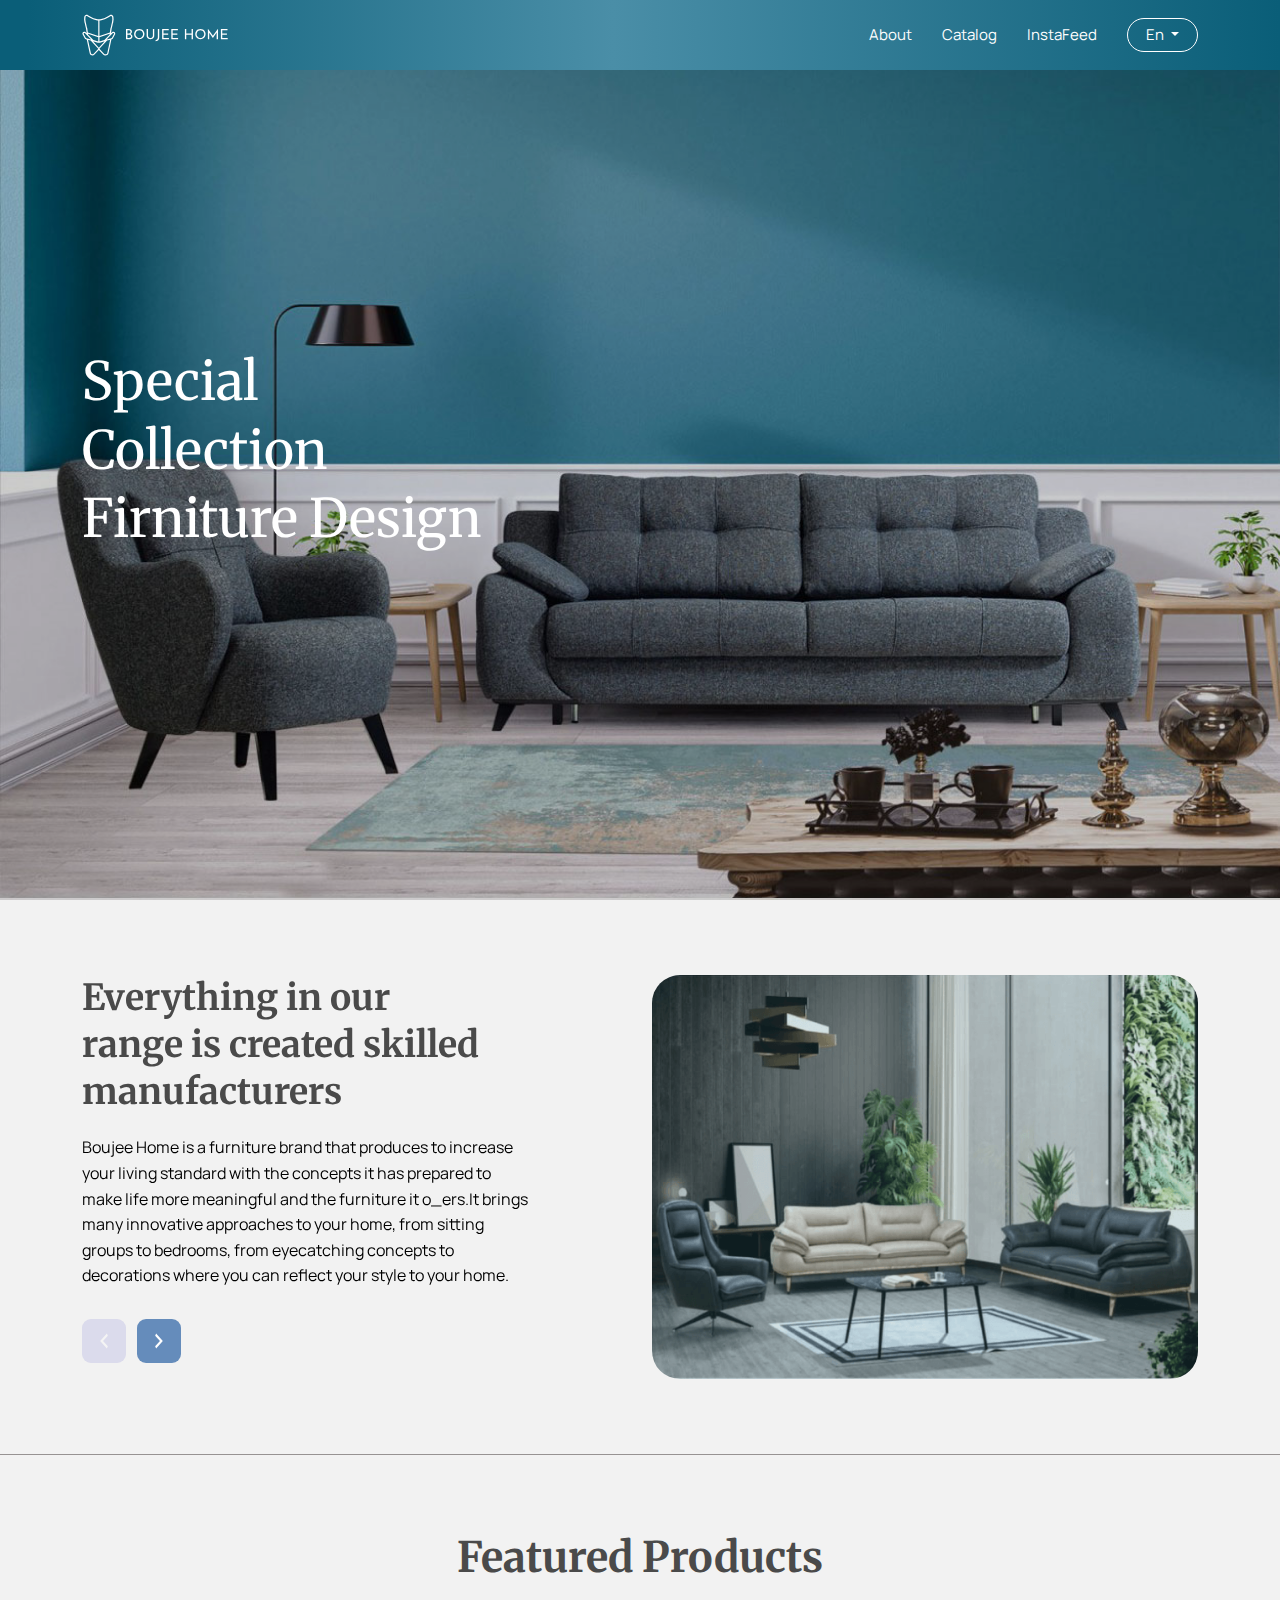
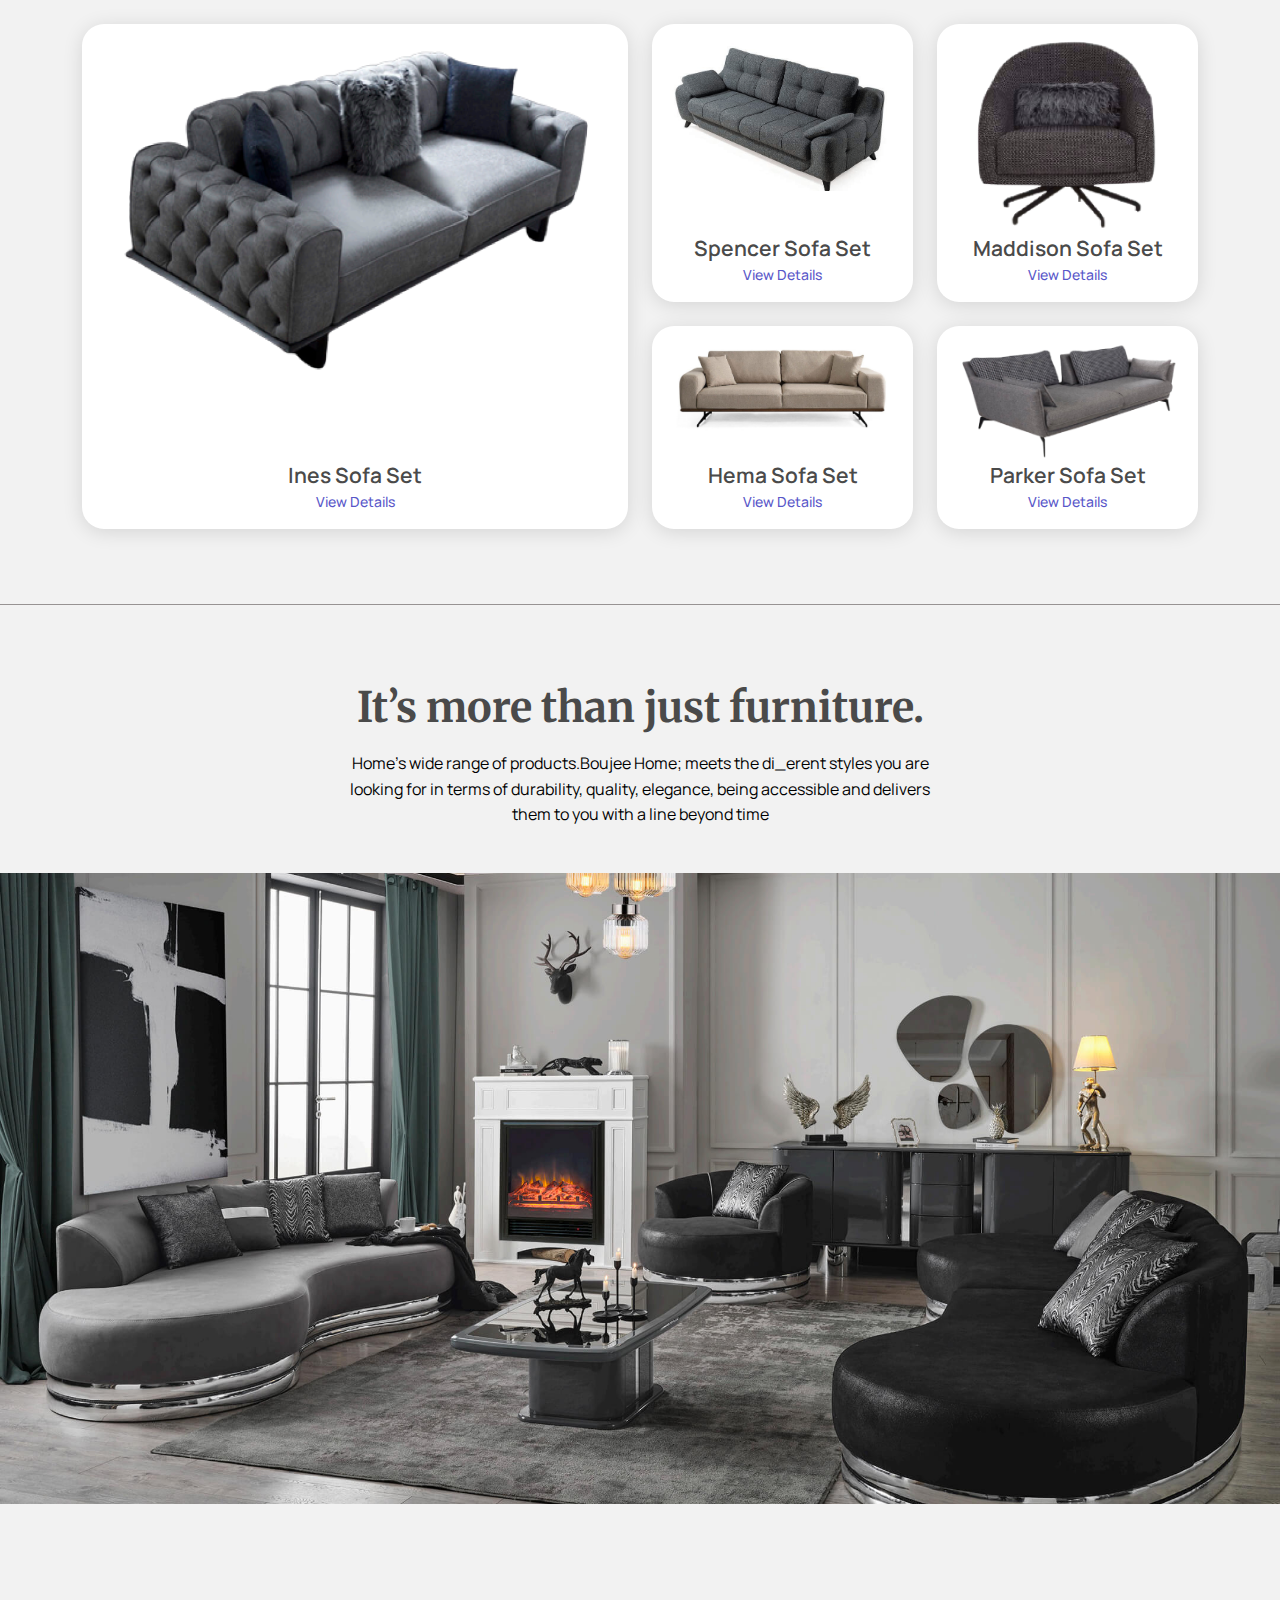
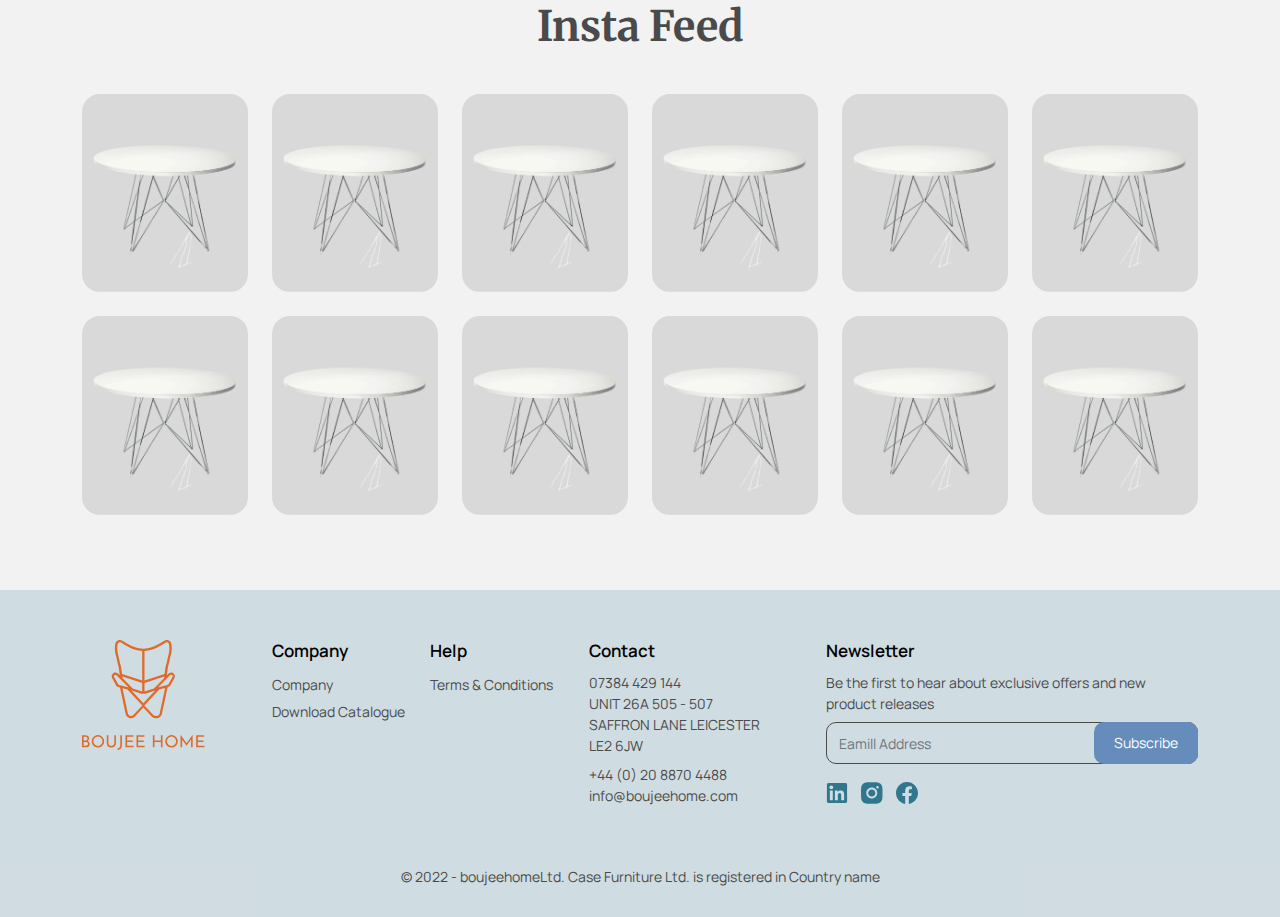
==== index.html @ 42b0e7b4 "done" ====
<!DOCTYPE html>
<html class="no-js" lang="">

<head>
  <meta charset="utf-8" />
  <meta http-equiv="x-ua-compatible" content="ie=edge" />
  <title> BoujeeHome </title>
  <meta name="description" content="" />
  <meta name="viewport" content="width=device-width, initial-scale=1" />
  <!-- Favicons -->
  <link href="assets/img/favicon.png" rel="icon">
  <link href="assets/img/apple-touch-icon.png" rel="apple-touch-icon">


  <link rel="stylesheet" href="assets/css/bootstrap.min.css" />
  <link rel="stylesheet" href="assets/swiper/swiper-bundle.min.css" />
  <link rel="stylesheet" href="assets/css/jquery.fancybox.css" />
  <link rel="stylesheet" href="assets/css/main.css?v=12" />
</head>
<body>
  <!--[if lte IE 9]>
      <p class="browserupgrade">
        You are using an <strong>outdated</strong> browser. Please
        <a href="https://browsehappy.com/">upgrade your browser</a> to improve
        your experience and security.
      </p>
    <![endif]-->

  <!-- ======= herder start ======= -->
  <header class="header">
    <div class="navbar-area">
      <div class="container">
        <nav class="navbar navbar-expand-lg ">
          <a class="navbar-brand" href="/">
            <img src="assets/img/logo/logo.svg" alt="logo">
          </a>
          <button class="navbar-toggler" type="button" data-bs-toggle="collapse" data-bs-target="#navbarSupportedContent"
            aria-controls="navbarSupportedContent" aria-expanded="false" aria-label="Toggle navigation">
            <span class="toggler-icon"></span>
            <span class="toggler-icon"></span>
            <span class="toggler-icon"></span>
          </button>
          <div class="collapse navbar-collapse sub-menu-bar" id="navbarSupportedContent">
            <ul id="nav" class="navbar-nav ms-auto">

              <li class="nav-item">
                <a class="page-scroll" href="#about"> About </a>
              </li>
              <li class="nav-item">
                <a class="page-scroll" href="#work"> Catalog </a>
              </li>
              <li class="nav-item">
                <a class="page-scroll" href="#download"> InstaFeed </a>
              </li>
              <li class="nav-item dropdown">
                <a class="dropdown-toggle" href="#" role="button" data-bs-toggle="dropdown" aria-expanded="false">
                  En
                </a>
                <ul class="dropdown-menu">
                  <li><a class="dropdown-item" href="#"> En </a></li>
                  <li><a class="dropdown-item" href="#">Ar </a></li>
                  <li><a class="dropdown-item" href="#"> Sp </a></li>
                </ul>
              </li>
            </ul>

          </div>
          <!--.collapse-->

        </nav>

      </div>
      <!--.container-->


    </div>
    <!--.navbar-area-->

  </header>
  <!-- ======= herder end ======= -->



  <!-- ======= hero-area ======= -->
  <section class="hero-area">
    <div class="container">
      <div class="hero-inner">
        <h1> Special <br class="d-none d-md-block">
          Collection <br>
          Firniture Design </h1>
      </div><!-- /.herro-inner -->
    </div><!-- /.container -->
  </section><!-- /.hero-area -->
  <!-- ======= hero-area-end ======= -->

  <!-- ======= about-section ======= -->
  <section class="about-us">
    <div class="container">
      <div class="swiper abt-slider">
        <div class="swiper-wrapper">
          <div class="swiper-slide">
            <div class="row justify-content-between">
              <div class="col-lg-5">
                <div class="abt-text">
                  <h2> Everything in our <br>
                    range is created skilled manufacturers </h2>
                  <p>
                    Boujee Home is a furniture brand that produces to increase your living standard with the concepts it has
                    prepared to make life more meaningful and the furniture it o_ers.It brings many innovative approaches to your
                    home, from sitting groups to bedrooms, from eyecatching concepts to decorations where you can reflect your
                    style to your home.
                  </p>
                  <div class="slider-btns">
                    <div class="btn-single btn-left me-2">
                      <img src="assets/img/about/chev-l.svg" alt="">
                    </div><!-- /.btn-single -->
                    <div class="btn-single btn-right">
                      <img src="assets/img/about/chev-r.svg" alt="">
                    </div><!-- /.btn-single -->
                  </div><!-- /.slider-btns -->
                </div><!-- /.abt-text -->
              </div><!-- /.col-lg-5 -->
              <div class="col-lg-6">
                <img src="assets/img/about/1.png" class="abt-img w-100" alt="">
              </div><!-- /.col-lg-6 -->
            </div><!-- /.row -->
          </div><!-- /.swiper-slide -->

          <div class="swiper-slide">
            <div class="row justify-content-between">
              <div class="col-lg-5">
                <div class="abt-text">
                  <h2> Greatness in our <br>
                    range is created skilled manufacturers </h2>
                  <p>
                    Boujee Home is a furniture brand that produces to increase your living standard with the concepts it has
                    prepared to make life more meaningful and the furniture it o_ers.It brings many innovative approaches to your
                    home, from sitting groups to bedrooms, from eyecatching concepts to decorations where you can reflect your
                    style to your home.
                  </p>
                  <div class="slider-btns">
                    <div class="btn-single btn-left me-2">
                      <img src="assets/img/about/chev-l.svg" alt="">
                    </div><!-- /.btn-single -->
                    <div class="btn-single btn-right">
                      <img src="assets/img/about/chev-r.svg" alt="">
                    </div><!-- /.btn-single -->
                  </div><!-- /.slider-btns -->
                </div><!-- /.abt-text -->
              </div><!-- /.col-lg-5 -->
              <div class="col-lg-6">
                <img src="assets/img/about/2.jpg" class="abt-img w-100" alt="">
              </div><!-- /.col-lg-6 -->
            </div><!-- /.row -->
          </div><!-- /.swiper-slide -->

          <div class="swiper-slide">
            <div class="row justify-content-between">
              <div class="col-lg-5">
                <div class="abt-text">
                  <h2> Essential in our <br>
                    range is created skilled manufacturers </h2>
                  <p>
                    Boujee Home is a furniture brand that produces to increase your living standard with the concepts it has
                    prepared to make life more meaningful and the furniture it o_ers.It brings many innovative approaches to your
                    home, from sitting groups to bedrooms, from eyecatching concepts to decorations where you can reflect your
                    style to your home.
                  </p>
                  <div class="slider-btns">
                    <div class="btn-single btn-left me-2">
                      <img src="assets/img/about/chev-l.svg" alt="">
                    </div><!-- /.btn-single -->
                    <div class="btn-single btn-right">
                      <img src="assets/img/about/chev-r.svg" alt="">
                    </div><!-- /.btn-single -->
                  </div><!-- /.slider-btns -->
                </div><!-- /.abt-text -->
              </div><!-- /.col-lg-5 -->
              <div class="col-lg-6">
                <img src="assets/img/about/3.jpg" class="abt-img w-100" alt="">
              </div><!-- /.col-lg-6 -->
            </div><!-- /.row -->
          </div><!-- /.swiper-slide -->

        </div><!-- /.swiper-wrapper -->
      </div><!-- /.swiper -->
    </div><!-- /.container -->
  </section><!-- /.about-us -->
  <!-- ======= about-section-end ======= -->



  <!-- ======= product-sec ======= -->
  <section class="product-sec">
    <div class="container">
      <div class="sec-t">
        <h2> Featured Products </h2>
      </div><!-- /.sec-t -->

      <div class="row gy-4 justify-content-center">
        <div class="col-lg-6 col-sm-10">
          <div class="p-single">
            <img src="assets/img/products/1.png" class="p-img px-3" alt="">
            <div class="p-text">
              <h3> Ines Sofa Set </h3>
              <a href="#p-modal" data-bs-toggle="modal" > View Details </a>
            </div><!-- /.p-text -->
          </div><!-- /.p-single -->
        </div><!-- /.col-lg-6 -->

        <div class="col-lg-6">
          <div class="row gy-4 justify-content-center">
            <div class="col-lg-6 col-sm-10">
              <div class="p-single">
                <img src="assets/img/products/2.png" class="p-img" alt="">
                <div class="p-text">
                  <h3> Spencer Sofa Set </h3>
                  <a href="#p-spencer" data-bs-toggle="modal" > View Details </a>
                </div><!-- /.p-text -->
              </div><!-- /.p-single -->
            </div><!-- /.col-lg-6 -->

            <div class="col-lg-6 col-sm-10">
              <div class="p-single">
                <img src="assets/img/products/3.png" class="p-img px-3" alt="">
                <div class="p-text">
                  <h3> Maddison Sofa Set </h3>
                  <a href="#p-maddison" data-bs-toggle="modal" > View Details </a>
                </div><!-- /.p-text -->
              </div><!-- /.p-single -->
            </div><!-- /.col-lg-6 -->
            <div class="col-lg-6 col-sm-10">
              <div class="p-single">
                <img src="assets/img/hema-sofa-set/demo.jpg" class="p-img" alt="">
                <div class="p-text">
                  <h3> Hema Sofa Set </h3>
                  <a href="#p-hema" data-bs-toggle="modal" > View Details </a>
                </div><!-- /.p-text -->
              </div><!-- /.p-single -->
            </div><!-- /.col-lg-6 -->

            <div class="col-lg-6 col-sm-10">
              <div class="p-single">
                <img src="assets/img/products/5.png" class="p-img" alt="">
                <div class="p-text">
                  <h3> Parker Sofa Set </h3>
                  <a href="#p-parker" data-bs-toggle="modal" > View Details </a>
                </div><!-- /.p-text -->
              </div><!-- /.p-single -->
            </div><!-- /.col-lg-6 -->
          </div><!-- /.row -->
        </div><!-- /.col-lg-6 -->

      </div><!-- /.row -->

    </div><!-- /.container -->
  </section><!-- /.product-sec -->
  <!-- ======= product-sec-end ======= -->


  <!-- ======= cta-sec ======= -->
  <section class="cta-sec">
    <div class="container">
      <div class="sec-t">
        <h2> It’s more than just furniture. </h2>
        <p>
          Home's wide range of products.Boujee Home; meets the di_erent styles you are looking for in terms of durability,
          quality, elegance, being accessible and delivers them to you with a line beyond time
        </p>
      </div><!-- /.sec-t -->

    </div><!-- /.container -->

    <img src="assets/img/about/cta-bg.jpg" class="cta-img" alt="">

  </section><!-- /.cta-sec -->
  <!-- ======= cta-sec-end ======= -->

  <!-- ======= insta-feed ======= -->
  <section class="insta-feed">
    <div class="container">
      <div class="sec-t">
        <h2> Insta Feed </h2>
      </div><!-- /.sec-t -->

      <div class="row gy-md-4 gy-3 gx-md-4 gx-3">

        <div class="col-lg-2 col-md-3 col-6">
          <div class="insta-single">
            <img src="assets/img/feed/feed.png" class="feed-img" alt="">
          </div><!-- /.insta-single -->
        </div><!-- /.col-lg -->

        <div class="col-lg-2 col-md-3 col-6">
          <div class="insta-single">
            <img src="assets/img/feed/feed.png" class="feed-img" alt="">
          </div><!-- /.insta-single -->
        </div><!-- /.col-lg -->

        <div class="col-lg-2 col-md-3 col-6">
          <div class="insta-single">
            <img src="assets/img/feed/feed.png" class="feed-img" alt="">
          </div><!-- /.insta-single -->
        </div><!-- /.col-lg -->

        <div class="col-lg col-md-3 col-6">
          <div class="insta-single">
            <img src="assets/img/feed/feed.png" class="feed-img" alt="">
          </div><!-- /.insta-single -->
        </div><!-- /.col-lg -->

        <div class="col-lg-2 col-md-3 col-6">
          <div class="insta-single">
            <img src="assets/img/feed/feed.png" class="feed-img" alt="">
          </div><!-- /.insta-single -->
        </div><!-- /.col-lg -->

        <div class="col-lg-2 col-md-3 col-6">
          <div class="insta-single">
            <img src="assets/img/feed/feed.png" class="feed-img" alt="">
          </div><!-- /.insta-single -->
        </div><!-- /.col-lg -->

        <div class="col-lg-2 col-md-3 col-6">
          <div class="insta-single">
            <img src="assets/img/feed/feed.png" class="feed-img" alt="">
          </div><!-- /.insta-single -->
        </div><!-- /.col-lg -->

        <div class="col-lg-2 col-md-3 col-6">
          <div class="insta-single">
            <img src="assets/img/feed/feed.png" class="feed-img" alt="">
          </div><!-- /.insta-single -->
        </div><!-- /.col-lg -->

        <div class="col-lg-2 col-md-3 col-6">
          <div class="insta-single">
            <img src="assets/img/feed/feed.png" class="feed-img" alt="">
          </div><!-- /.insta-single -->
        </div><!-- /.col-lg -->

        <div class="col-lg-2 col-md-3 col-6">
          <div class="insta-single">
            <img src="assets/img/feed/feed.png" class="feed-img" alt="">
          </div><!-- /.insta-single -->
        </div><!-- /.col-lg -->

        <div class="col-lg-2 col-md-3 col-6">
          <div class="insta-single">
            <img src="assets/img/feed/feed.png" class="feed-img" alt="">
          </div><!-- /.insta-single -->
        </div><!-- /.col-lg -->

        <div class="col-lg-2 col-md-3 col-6">
          <div class="insta-single">
            <img src="assets/img/feed/feed.png" class="feed-img" alt="">
          </div><!-- /.insta-single -->
        </div><!-- /.col-lg -->



      </div><!-- /.row -->

    </div><!-- /.container -->
  </section><!-- /.insta-feed -->
  <!-- ======= insta-feed-end ======= -->




  <footer class="main-footer">
    <div class="container">
      <div class="row gy-3">
        <div class="col-lg-2">
          <img src="assets/img/logo/logo-footer.svg" class="logo-footer" alt="">
        </div><!-- /.col-lg-2 -->
        <div class="col-lg-10">
          <div class="row gy-3">
            <div class="col-lg-2 col-sm-12 col-6">
              <div class="footer-widget">
                <h5> Company </h5>
                <ul class="footer-links">
                  <li>
                    <a href="#"> Company </a>
                  </li>
                  <li>
                    <a href="#"> Download Catalogue </a>
                  </li>
                </ul>
              </div><!-- /.footer-widget -->
            </div><!-- /.col-lg-3 -->

            <div class="col-lg-2 col-sm-12 col-6">
              <div class="footer-widget">
                <h5> Help </h5>
                <ul class="footer-links">
                  <li>
                    <a href="#"> Terms & Conditions </a>
                  </li>
                </ul>
              </div><!-- /.footer-widget -->
            </div><!-- /.col-lg-3 -->

            <div class="col-lg-3">
              <div class="footer-widget">
                <h5> Contact </h5>
                <p>
                  07384 429 144 <br>
                  UNIT 26A 505 - 507 <br>
                  SAFFRON LANE LEICESTER <br>
                  LE2 6JW
                </p>

                <p class="mt-2">
                  <a href="tel:+442088704488"> +44 (0) 20 8870 4488 </a>
                </p>

                <p>
                  <a href="mailto:info@boujeehome.com"> info@boujeehome.com </a>
                </p>

              </div><!-- /.footer-widget -->
            </div><!-- /.col-lg-3 -->

            <div class="col-lg-5">
              <div class="footer-widget">
                <h5> Newsletter </h5>

                <p class="mb-2">
                  Be the first to hear about exclusive offers and new product releases
                </p>

                <div class="footer-form">
                  <input type="text" class="form-control" placeholder="Eamill Address">
                  <button class="btn-submit"> Subscribe </button>
                </div><!-- /.footer-form -->
                <ul class="footer-social">
                  <li>
                    <a href="#">
                      <img src="assets/img/social/linkedin.svg" alt="">
                    </a>
                  </li>
                  <li>
                    <a href="#">
                      <img src="assets/img/social/instagram.svg" alt="">
                    </a>
                  </li>
                  <li>
                    <a href="#">
                      <img src="assets/img/social/facebook.svg" alt="">
                    </a>
                  </li>
                </ul>
              </div><!-- /.footer-widget -->
            </div><!-- /.col-lg-3 -->



          </div><!-- /.row -->
        </div><!-- /.col-lg-10 -->
      </div><!-- /.row -->

      <div class="legal">
        <p> © 2022 - boujeehomeLtd. Case Furniture Ltd. is registered in Country name </p>
      </div><!-- /.legal -->

    </div><!-- /.container -->
  </footer><!-- /.main-footer -->



  <a href="#" class="scroll-top btn-hover">
    <img src="assets/img/chev-white.svg" alt="chev">
  </a>
  <!--.scroll-top-->

  <div class="page-loader">
    <div class="lds-spinner">
      <div></div>
      <div></div>
      <div></div>
      <div></div>
      <div></div>
      <div></div>
      <div></div>
      <div></div>
      <div></div>
      <div></div>
      <div></div>
      <div></div>
    </div>
    <!--.lds-spinner-->
  </div>
  <!--.page-loader-->


    <!-- ======= modal-popup ======= -->

  <div class="modal fade p-modal" id="p-modal" data-bs-backdrop="static">
    <div class="modal-dialog modal-dialog-centered modal-lg">
      <div class="modal-content">
        <div class="modal-header">
          <h5 class="modal-title"> Ines Sofa Set </h5>
          <button type="button" class="btn-close" data-bs-dismiss="modal" aria-label="Close"></button>
        </div>
        <div class="modal-body">

          <div class="container-fluid">
            <div class="row gy-3">
              <div class="col-lg-8 order-2 order-lg-1">
                <div class="full">
                  <!-- first image is viewable to start -->
                  <img src="assets/img/Ines-sofa-set/1.jpg" class="img-fluid" />
                </div>
              </div><!-- /.col-lg-8 -->

              <div class="col-lg-4  order-1 order-lg-2">
                <div class="previews">
                  <a href="#!" class="selected tuhumb" data-full="assets/img/Ines-sofa-set/1.jpg">
                    <img src="assets/img/Ines-sofa-set/1.jpg" />
                  </a>
                  <a href="#!" class="tuhumb" data-full="assets/img/Ines-sofa-set/2.jpg">
                    <img src="assets/img/Ines-sofa-set/2.jpg" />
                  </a>
                  <a href="#!" class="tuhumb" data-full="assets/img/Ines-sofa-set/3.jpg">
                    <img src="assets/img/Ines-sofa-set/3.jpg" />
                  </a>

                </div>
              </div><!-- /.col-lg-4 -->

            </div><!-- /.row -->

            <div class="pop-details">
              <h4> Sofa Set Details </h4>
              <div class="table-responsive">
                <table class="table table-borderless">
                  <thead>
                    <tr>
                      <th scope="col"> Module </th>
                      <th scope="col">Width</th>
                      <th scope="col">Height</th>
                      <th scope="col">Depth</th>
                    </tr>
                  </thead>
                  <tbody class="border-0">

                    <tr>
                      <td> 3 Seater Sofa </td>
                      <td>225cm</td>
                      <td>97cm</td>
                      <td>@78cm</td>
                    </tr>

                    <tr>
                      <td> 3 Seater Sofa </td>
                      <td>225cm</td>
                      <td>97cm</td>
                      <td>@78cm</td>
                    </tr>

                    <tr>
                      <td> 3 Seater Sofa </td>
                      <td>225cm</td>
                      <td>97cm</td>
                      <td>@78cm</td>
                    </tr>

                  </tbody>
                </table>
              </div><!-- /.table-responsive -->
            </div><!-- /.pop-details -->

          </div><!-- /.container-fluid -->

        </div><!--.modal-body-->

        <div class="modal-foot">
          <div class="container-fluid">
            <div class="row">
              <div class="col-lg-8">
                <div class="pop-buttons">
                  <a href="#" class="btn-pop me-lg-1" >
                    <img src="assets/img/product-page/instagram.svg" class="me-1" alt="">
                    <span> Message on Insatgram </span>
                  </a>
                  <a href="#" class="btn-pop" >
                    <img src="assets/img/product-page/call.svg" class="me-1" alt="">
                    <span> Contact  Us </span>
                  </a>
                </div><!-- /.pop-buttons -->
              </div><!-- /.col-lg-6 -->
              <div class="col-lg-4">
                <div class="btn-lefts text-lg-end mt-2 mt-lg-0">
                  <a href="#" class="btn-pop" >
                    <span class="me-1"> View More Details </span>
                    <img src="assets/img/product-page/arrow-right.svg" alt="">
                  </a>
                </div><!-- /.btn-lefts -->
              </div><!-- /.col-lg-6 -->
            </div><!-- /.row -->
          </div><!-- /.container-fluid -->
        </div>
      </div>
    </div>
  </div>
  <!-- ======= modal-popup-end ======= -->


      <!-- ======= modal-popup ======= -->

      <div class="modal fade p-modal" id="p-spencer" data-bs-backdrop="static">
        <div class="modal-dialog modal-dialog-centered modal-lg">
          <div class="modal-content">
            <div class="modal-header">
              <h5 class="modal-title"> Spencer Sofa Set </h5>
              <button type="button" class="btn-close" data-bs-dismiss="modal" aria-label="Close"></button>
            </div>
            <div class="modal-body">

              <div class="container-fluid">
                <div class="row gy-3">
                  <div class="col-lg-8 order-2 order-lg-1">
                    <div class="full">
                      <!-- first image is viewable to start -->
                      <img src="assets/img/spencer-sofa-set/1.jpg" class="img-fluid" />
                    </div>
                  </div><!-- /.col-lg-8 -->

                  <div class="col-lg-4  order-1 order-lg-2">
                    <div class="previews">
                      <a href="#!" class="selected tuhumb" data-full="assets/img/spencer-sofa-set/1.jpg">
                        <img src="assets/img/spencer-sofa-set/1.jpg" />
                      </a>
                      <a href="#!" class="tuhumb" data-full="assets/img/spencer-sofa-set/2.jpg">
                        <img src="assets/img/spencer-sofa-set/2.jpg" />
                      </a>
                      <a href="#!" class="tuhumb" data-full="assets/img/spencer-sofa-set/3.jpg">
                        <img src="assets/img/spencer-sofa-set/3.jpg" />
                      </a>

                    </div>
                  </div><!-- /.col-lg-4 -->

                </div><!-- /.row -->

                <div class="pop-details">
                  <h4> Sofa Set Details </h4>
                  <div class="table-responsive">
                    <table class="table table-borderless">
                      <thead>
                        <tr>
                          <th scope="col"> Module </th>
                          <th scope="col">Width</th>
                          <th scope="col">Height</th>
                          <th scope="col">Depth</th>
                        </tr>
                      </thead>
                      <tbody class="border-0">

                        <tr>
                          <td> 3 Seater Sofa </td>
                          <td>225cm</td>
                          <td>97cm</td>
                          <td>@78cm</td>
                        </tr>

                        <tr>
                          <td> 3 Seater Sofa </td>
                          <td>225cm</td>
                          <td>97cm</td>
                          <td>@78cm</td>
                        </tr>

                        <tr>
                          <td> 3 Seater Sofa </td>
                          <td>225cm</td>
                          <td>97cm</td>
                          <td>@78cm</td>
                        </tr>

                      </tbody>
                    </table>
                  </div><!-- /.table-responsive -->
                </div><!-- /.pop-details -->

              </div><!-- /.container-fluid -->

            </div><!--.modal-body-->

            <div class="modal-foot">
              <div class="container-fluid">
                <div class="row">
                  <div class="col-lg-8">
                    <div class="pop-buttons">
                      <a href="#" class="btn-pop me-lg-1" >
                        <img src="assets/img/product-page/instagram.svg" class="me-1" alt="">
                        <span> Message on Insatgram </span>
                      </a>
                      <a href="#" class="btn-pop" >
                        <img src="assets/img/product-page/call.svg" class="me-1" alt="">
                        <span> Contact  Us </span>
                      </a>
                    </div><!-- /.pop-buttons -->
                  </div><!-- /.col-lg-6 -->
                  <div class="col-lg-4">
                    <div class="btn-lefts text-lg-end mt-2 mt-lg-0">
                      <a href="#" class="btn-pop" >
                        <span class="me-1"> View More Details </span>
                        <img src="assets/img/product-page/arrow-right.svg" alt="">
                      </a>
                    </div><!-- /.btn-lefts -->
                  </div><!-- /.col-lg-6 -->
                </div><!-- /.row -->
              </div><!-- /.container-fluid -->
            </div>
          </div>
        </div>
      </div>
      <!-- ======= modal-popup-end ======= -->

       <!-- ======= modal-popup ======= -->

       <div class="modal fade p-modal" id="p-maddison" data-bs-backdrop="static">
        <div class="modal-dialog modal-dialog-centered modal-lg">
          <div class="modal-content">
            <div class="modal-header">
              <h5 class="modal-title"> Maddison Sofa Set </h5>
              <button type="button" class="btn-close" data-bs-dismiss="modal" aria-label="Close"></button>
            </div>
            <div class="modal-body">

              <div class="container-fluid">
                <div class="row gy-3">
                  <div class="col-lg-8 order-2 order-lg-1">
                    <div class="full">
                      <!-- first image is viewable to start -->
                      <img src="assets/img/maddison-sofa-set/1.jpg" class="img-fluid" />
                    </div>
                  </div><!-- /.col-lg-8 -->

                  <div class="col-lg-4  order-1 order-lg-2">
                    <div class="previews">
                      <a href="#!" class="selected tuhumb" data-full="assets/img/maddison-sofa-set/1.jpg">
                        <img src="assets/img/maddison-sofa-set/1.jpg" />
                      </a>
                      <a href="#!" class="tuhumb" data-full="assets/img/maddison-sofa-set/2.jpg">
                        <img src="assets/img/maddison-sofa-set/2.jpg" />
                      </a>
                      <a href="#!" class="tuhumb" data-full="assets/img/maddison-sofa-set/3.jpg">
                        <img src="assets/img/maddison-sofa-set/3.jpg" />
                      </a>

                    </div>
                  </div><!-- /.col-lg-4 -->

                </div><!-- /.row -->

                <div class="pop-details">
                  <h4> Sofa Set Details </h4>
                  <div class="table-responsive">
                    <table class="table table-borderless">
                      <thead>
                        <tr>
                          <th scope="col"> Module </th>
                          <th scope="col">Width</th>
                          <th scope="col">Height</th>
                          <th scope="col">Depth</th>
                        </tr>
                      </thead>
                      <tbody class="border-0">

                        <tr>
                          <td> 3 Seater Sofa </td>
                          <td>225cm</td>
                          <td>97cm</td>
                          <td>@78cm</td>
                        </tr>

                        <tr>
                          <td> 3 Seater Sofa </td>
                          <td>225cm</td>
                          <td>97cm</td>
                          <td>@78cm</td>
                        </tr>

                        <tr>
                          <td> 3 Seater Sofa </td>
                          <td>225cm</td>
                          <td>97cm</td>
                          <td>@78cm</td>
                        </tr>

                      </tbody>
                    </table>
                  </div><!-- /.table-responsive -->
                </div><!-- /.pop-details -->

              </div><!-- /.container-fluid -->

            </div><!--.modal-body-->

            <div class="modal-foot">
              <div class="container-fluid">
                <div class="row">
                  <div class="col-lg-8">
                    <div class="pop-buttons">
                      <a href="#" class="btn-pop me-lg-1" >
                        <img src="assets/img/product-page/instagram.svg" class="me-1" alt="">
                        <span> Message on Insatgram </span>
                      </a>
                      <a href="#" class="btn-pop" >
                        <img src="assets/img/product-page/call.svg" class="me-1" alt="">
                        <span> Contact  Us </span>
                      </a>
                    </div><!-- /.pop-buttons -->
                  </div><!-- /.col-lg-6 -->
                  <div class="col-lg-4">
                    <div class="btn-lefts text-lg-end mt-2 mt-lg-0">
                      <a href="#" class="btn-pop" >
                        <span class="me-1"> View More Details </span>
                        <img src="assets/img/product-page/arrow-right.svg" alt="">
                      </a>
                    </div><!-- /.btn-lefts -->
                  </div><!-- /.col-lg-6 -->
                </div><!-- /.row -->
              </div><!-- /.container-fluid -->
            </div>
          </div>
        </div>
      </div>
      <!-- ======= modal-popup-end ======= -->

      <div class="modal fade p-modal" id="p-hema" data-bs-backdrop="static">
        <div class="modal-dialog modal-dialog-centered modal-lg">
          <div class="modal-content">
            <div class="modal-header">
              <h5 class="modal-title"> Hema Sofa Set </h5>
              <button type="button" class="btn-close" data-bs-dismiss="modal" aria-label="Close"></button>
            </div>
            <div class="modal-body">

              <div class="container-fluid">
                <div class="row gy-3">
                  <div class="col-lg-8 order-2 order-lg-1">
                    <div class="full">
                      <!-- first image is viewable to start -->
                      <img src="assets/img/hema-sofa-set/1.jpg" class="img-fluid" />
                    </div>
                  </div><!-- /.col-lg-8 -->

                  <div class="col-lg-4  order-1 order-lg-2">
                    <div class="previews">
                      <a href="#!" class="selected tuhumb" data-full="assets/img/hema-sofa-set/1.jpg">
                        <img src="assets/img/hema-sofa-set/1.jpg" />
                      </a>
                      <a href="#!" class="tuhumb" data-full="assets/img/hema-sofa-set/2.jpg">
                        <img src="assets/img/hema-sofa-set/2.jpg" />
                      </a>
                      <a href="#!" class="tuhumb" data-full="assets/img/hema-sofa-set/3.jpg">
                        <img src="assets/img/hema-sofa-set/3.jpg" />
                      </a>

                    </div>
                  </div><!-- /.col-lg-4 -->

                </div><!-- /.row -->

                <div class="pop-details">
                  <h4> Sofa Set Details </h4>
                  <div class="table-responsive">
                    <table class="table table-borderless">
                      <thead>
                        <tr>
                          <th scope="col"> Module </th>
                          <th scope="col">Width</th>
                          <th scope="col">Height</th>
                          <th scope="col">Depth</th>
                        </tr>
                      </thead>
                      <tbody class="border-0">

                        <tr>
                          <td> 3 Seater Sofa </td>
                          <td>225cm</td>
                          <td>97cm</td>
                          <td>@78cm</td>
                        </tr>

                        <tr>
                          <td> 3 Seater Sofa </td>
                          <td>225cm</td>
                          <td>97cm</td>
                          <td>@78cm</td>
                        </tr>

                        <tr>
                          <td> 3 Seater Sofa </td>
                          <td>225cm</td>
                          <td>97cm</td>
                          <td>@78cm</td>
                        </tr>

                      </tbody>
                    </table>
                  </div><!-- /.table-responsive -->
                </div><!-- /.pop-details -->

              </div><!-- /.container-fluid -->

            </div><!--.modal-body-->

            <div class="modal-foot">
              <div class="container-fluid">
                <div class="row">
                  <div class="col-lg-8">
                    <div class="pop-buttons">
                      <a href="#" class="btn-pop me-lg-1" >
                        <img src="assets/img/product-page/instagram.svg" class="me-1" alt="">
                        <span> Message on Insatgram </span>
                      </a>
                      <a href="#" class="btn-pop" >
                        <img src="assets/img/product-page/call.svg" class="me-1" alt="">
                        <span> Contact  Us </span>
                      </a>
                    </div><!-- /.pop-buttons -->
                  </div><!-- /.col-lg-6 -->
                  <div class="col-lg-4">
                    <div class="btn-lefts text-lg-end mt-2 mt-lg-0">
                      <a href="#" class="btn-pop" >
                        <span class="me-1"> View More Details </span>
                        <img src="assets/img/product-page/arrow-right.svg" alt="">
                      </a>
                    </div><!-- /.btn-lefts -->
                  </div><!-- /.col-lg-6 -->
                </div><!-- /.row -->
              </div><!-- /.container-fluid -->
            </div>
          </div>
        </div>
      </div>
      <!-- ======= modal-popup-end ======= -->

      <div class="modal fade p-modal" id="p-parker" data-bs-backdrop="static">
        <div class="modal-dialog modal-dialog-centered modal-lg">
          <div class="modal-content">
            <div class="modal-header">
              <h5 class="modal-title"> Parker Sofa Set </h5>
              <button type="button" class="btn-close" data-bs-dismiss="modal" aria-label="Close"></button>
            </div>
            <div class="modal-body">

              <div class="container-fluid">
                <div class="row gy-3">
                  <div class="col-lg-8 order-2 order-lg-1">
                    <div class="full">
                      <!-- first image is viewable to start -->
                      <img src="assets/img/parker-sofa-set/1.jpg" class="img-fluid" />
                    </div>
                  </div><!-- /.col-lg-8 -->

                  <div class="col-lg-4  order-1 order-lg-2">
                    <div class="previews">
                      <a href="#!" class="selected tuhumb" data-full="assets/img/parker-sofa-set/1.jpg">
                        <img src="assets/img/parker-sofa-set/1.jpg" />
                      </a>
                      <a href="#!" class="tuhumb" data-full="assets/img/parker-sofa-set/2.jpg">
                        <img src="assets/img/parker-sofa-set/2.jpg" />
                      </a>
                      <a href="#!" class="tuhumb" data-full="assets/img/parker-sofa-set/3.jpg">
                        <img src="assets/img/parker-sofa-set/3.jpg" />
                      </a>

                    </div>
                  </div><!-- /.col-lg-4 -->

                </div><!-- /.row -->

                <div class="pop-details">
                  <h4> Sofa Set Details </h4>
                  <div class="table-responsive">
                    <table class="table table-borderless">
                      <thead>
                        <tr>
                          <th scope="col"> Module </th>
                          <th scope="col">Width</th>
                          <th scope="col">Height</th>
                          <th scope="col">Depth</th>
                        </tr>
                      </thead>
                      <tbody class="border-0">

                        <tr>
                          <td> 3 Seater Sofa </td>
                          <td>225cm</td>
                          <td>97cm</td>
                          <td>@78cm</td>
                        </tr>

                        <tr>
                          <td> 3 Seater Sofa </td>
                          <td>225cm</td>
                          <td>97cm</td>
                          <td>@78cm</td>
                        </tr>

                        <tr>
                          <td> 3 Seater Sofa </td>
                          <td>225cm</td>
                          <td>97cm</td>
                          <td>@78cm</td>
                        </tr>

                      </tbody>
                    </table>
                  </div><!-- /.table-responsive -->
                </div><!-- /.pop-details -->

              </div><!-- /.container-fluid -->

            </div><!--.modal-body-->

            <div class="modal-foot">
              <div class="container-fluid">
                <div class="row">
                  <div class="col-lg-8">
                    <div class="pop-buttons">
                      <a href="#" class="btn-pop me-lg-1" >
                        <img src="assets/img/product-page/instagram.svg" class="me-1" alt="">
                        <span> Message on Insatgram </span>
                      </a>
                      <a href="#" class="btn-pop" >
                        <img src="assets/img/product-page/call.svg" class="me-1" alt="">
                        <span> Contact  Us </span>
                      </a>
                    </div><!-- /.pop-buttons -->
                  </div><!-- /.col-lg-6 -->
                  <div class="col-lg-4">
                    <div class="btn-lefts text-lg-end mt-2 mt-lg-0">
                      <a href="#" class="btn-pop" >
                        <span class="me-1"> View More Details </span>
                        <img src="assets/img/product-page/arrow-right.svg" alt="">
                      </a>
                    </div><!-- /.btn-lefts -->
                  </div><!-- /.col-lg-6 -->
                </div><!-- /.row -->
              </div><!-- /.container-fluid -->
            </div>
          </div>
        </div>
      </div>
      <!-- ======= modal-popup-end ======= -->



  <script src="https://ajax.googleapis.com/ajax/libs/jquery/3.6.0/jquery.min.js"></script>
  <script src="assets/js/bootstrap.bundle.min.js"></script>
  <script src="assets/swiper/swiper-bundle.min.js"></script>
  <script src="assets/js/jquery.fancybox.js"></script>
  <script src="assets/js/main.js"></script>
  <script>
    $(document).ready(function () {
      $('.tuhumb').click(function () {
        var largeImage = $(this).attr('data-full');
        $('.selected').removeClass();
        $(this).addClass('selected');
        $('.full img').hide();
        $('.full img').attr('src', largeImage);
        $('.full img').fadeIn();


      }); // closing the listening on a click
      $('.full img').on('click', function () {
        var modalImage = $(this).attr('src');
        $.fancybox.open(modalImage);
      });
    }); //closing our doc ready
  </script>

</body>


</html>
---- assets/css/main.css ----
@import url("https://fonts.googleapis.com/css2?family=Manrope:wght@400;500;600&family=Merriweather:ital,wght@0,400;0,700;1,400;1,700&display=swap");
/*--------------------------------------------------------------
# base
--------------------------------------------------------------*/
body {
  font-family: "Manrope", sans-serif;
  font-weight: 400;
  font-style: normal;
  font-size: 16px;
  background-color: #F2F2F2;
  color: #000000;
  line-height: 1.6;
}
@media only screen and (max-width: 767px) {
  body {
    font-size: 15px;
  }
}

* {
  margin: 0;
  padding: 0;
  -webkit-box-sizing: border-box;
  box-sizing: border-box;
}

section {
  overflow: hidden;
}

a {
  color: #658CBB;
  text-decoration: none;
}
a:hover {
  color: #658CBB;
  text-decoration: underline;
}

i,
span,
a {
  display: inline-block;
}

audio,
img,
svg,
video {
  vertical-align: middle;
}

h1,
h2,
h3,
h4,
h5,
h6 {
  margin: 0;
  font-family: "Merriweather", serif;
  font-weight: 400;
  line-height: 1.3;
  color: #4A4A4A;
}

p {
  margin: 0;
}

h1 a,
h2 a,
h3 a,
h4 a,
h5 a,
h6 a {
  color: inherit;
}

.scroll-top {
  width: 35px;
  height: 35px;
  background-color: #658CBB;
  display: -webkit-box;
  display: -ms-flexbox;
  display: flex;
  -webkit-box-pack: center;
      -ms-flex-pack: center;
          justify-content: center;
  -webkit-box-align: center;
      -ms-flex-align: center;
          align-items: center;
  font-size: 18px;
  color: #fff;
  border-radius: 7px;
  position: fixed;
  bottom: 30px;
  right: 30px;
  z-index: 9;
  cursor: pointer;
  -webkit-transition: all 0.3s ease-out 0s;
  transition: all 0.3s ease-out 0s;
  display: none;
}
.scroll-top img {
  height: 18px;
  -webkit-transform: scaleY(-1);
          transform: scaleY(-1);
  fill: #FFFFFF;
}
.scroll-top:focus, .scroll-top:hover {
  color: #fff;
  -webkit-transform: translateY(-4px);
          transform: translateY(-4px);
  -webkit-box-shadow: 0 0 0 0.25rem rgba(101, 140, 187, 0.5);
          box-shadow: 0 0 0 0.25rem rgba(101, 140, 187, 0.5);
}

/*--------------------------------------------------------------
  ##  Page Loader
  --------------------------------------------------------------*/
.page-loader {
  position: fixed;
  width: 100%;
  height: 100%;
  top: 0;
  left: 0;
  z-index: 99999999;
  background-color: #F2F2F2;
}

.lds-spinner {
  color: official;
  display: inline-block;
  position: relative;
  width: 80px;
  height: 80px;
  position: absolute;
  top: 50%;
  left: 50%;
  -webkit-transform: translate(-50%, -50%);
          transform: translate(-50%, -50%);
}

.lds-spinner div {
  -webkit-transform-origin: 40px 40px;
          transform-origin: 40px 40px;
  -webkit-animation: lds-spinner 1.2s linear infinite;
          animation: lds-spinner 1.2s linear infinite;
}

.lds-spinner div:after {
  content: " ";
  display: block;
  position: absolute;
  top: 3px;
  left: 37px;
  width: 6px;
  height: 18px;
  border-radius: 20%;
  background: #658CBB;
}

.lds-spinner div:nth-child(1) {
  -webkit-transform: rotate(0deg);
          transform: rotate(0deg);
  -webkit-animation-delay: -1.1s;
          animation-delay: -1.1s;
}

.lds-spinner div:nth-child(2) {
  -webkit-transform: rotate(30deg);
          transform: rotate(30deg);
  -webkit-animation-delay: -1s;
          animation-delay: -1s;
}

.lds-spinner div:nth-child(3) {
  -webkit-transform: rotate(60deg);
          transform: rotate(60deg);
  -webkit-animation-delay: -0.9s;
          animation-delay: -0.9s;
}

.lds-spinner div:nth-child(4) {
  -webkit-transform: rotate(90deg);
          transform: rotate(90deg);
  -webkit-animation-delay: -0.8s;
          animation-delay: -0.8s;
}

.lds-spinner div:nth-child(5) {
  -webkit-transform: rotate(120deg);
          transform: rotate(120deg);
  -webkit-animation-delay: -0.7s;
          animation-delay: -0.7s;
}

.lds-spinner div:nth-child(6) {
  -webkit-transform: rotate(150deg);
          transform: rotate(150deg);
  -webkit-animation-delay: -0.6s;
          animation-delay: -0.6s;
}

.lds-spinner div:nth-child(7) {
  -webkit-transform: rotate(180deg);
          transform: rotate(180deg);
  -webkit-animation-delay: -0.5s;
          animation-delay: -0.5s;
}

.lds-spinner div:nth-child(8) {
  -webkit-transform: rotate(210deg);
          transform: rotate(210deg);
  -webkit-animation-delay: -0.4s;
          animation-delay: -0.4s;
}

.lds-spinner div:nth-child(9) {
  -webkit-transform: rotate(240deg);
          transform: rotate(240deg);
  -webkit-animation-delay: -0.3s;
          animation-delay: -0.3s;
}

.lds-spinner div:nth-child(10) {
  -webkit-transform: rotate(270deg);
          transform: rotate(270deg);
  -webkit-animation-delay: -0.2s;
          animation-delay: -0.2s;
}

.lds-spinner div:nth-child(11) {
  -webkit-transform: rotate(300deg);
          transform: rotate(300deg);
  -webkit-animation-delay: -0.1s;
          animation-delay: -0.1s;
}

.lds-spinner div:nth-child(12) {
  -webkit-transform: rotate(330deg);
          transform: rotate(330deg);
  -webkit-animation-delay: 0s;
          animation-delay: 0s;
}

@-webkit-keyframes lds-spinner {
  0% {
    opacity: 1;
  }
  100% {
    opacity: 0;
  }
}

@keyframes lds-spinner {
  0% {
    opacity: 1;
  }
  100% {
    opacity: 0;
  }
}
/*--------------------------------------------------------------
# navbar
--------------------------------------------------------------*/
.navbar-area {
  position: absolute;
  top: 0;
  left: 0;
  width: 100%;
  z-index: 99;
  background: linear-gradient(90.09deg, #0A5E78 2.15%, #4A8EA7 47.91%, #0A5E78 99.91%);
  -webkit-transition: all 0.3s ease-out 0s;
  transition: all 0.3s ease-out 0s;
}

.navbar {
  padding: 0;
  position: relative;
  -webkit-transition: all 0.3s ease-out 0s;
  transition: all 0.3s ease-out 0s;
  padding: 13px 0;
}
@media only screen and (max-width: 991px) {
  .navbar {
    padding: 10px 0;
  }
}
@media (max-width: 767px) {
  .navbar {
    padding: 10px 0;
  }
}
.navbar .navbar-brand {
  padding: 0;
  text-decoration: none;
}
.navbar .navbar-brand img {
  height: 42px;
  -webkit-transition: all 0.4s ease-in-out;
  transition: all 0.4s ease-in-out;
}
@media only screen and (max-width: 767px) {
  .navbar .navbar-brand img {
    height: 38px;
  }
}
.navbar .navbar-nav {
  /** Large devices (desktops, 992px and up) **/
}
@media (min-width: 992px) {
  .navbar .navbar-nav {
    -webkit-box-align: center;
        -ms-flex-align: center;
            align-items: center;
  }
}
.navbar .navbar-nav .nav-item {
  position: relative;
  margin-left: 30px;
}
@media only screen and (max-width: 991px) {
  .navbar .navbar-nav .nav-item {
    margin-left: 26px;
  }
}
.navbar .navbar-nav .nav-item a {
  text-decoration: none;
  font-size: 15px;
  color: #FFFFFF;
  -webkit-transition: all 0.3s ease-out 0s;
  transition: all 0.3s ease-out 0s;
  padding: 10px 0;
  position: relative;
  font-weight: 400;
}
@media only screen and (max-width: 991px) {
  .navbar .navbar-nav .nav-item a {
    color: #fff;
  }
}
.navbar .navbar-nav .nav-item a:hover, .navbar .navbar-nav .nav-item a.active {
  color: #ff8e65;
}
@media only screen and (max-width: 991px) {
  .navbar .navbar-nav .nav-item a {
    display: inline-block;
    margin: 4px 0px;
    font-weight: 400;
    padding: 1px 0;
  }
}
@media only screen and (max-width: 767px) {
  .navbar .navbar-nav .nav-item a {
    display: inline-block;
    padding: 1px 0;
    font-size: 14px;
  }
}
.navbar .navbar-nav .dropdown .dropdown-toggle {
  border: 1px solid #FFFFFF;
  border-radius: 50px;
  padding: 4px 18px !important;
}
@media only screen and (max-width: 991px) {
  .navbar .navbar-nav .dropdown .dropdown-toggle {
    margin-top: 8px;
  }
}
.navbar .navbar-nav .dropdown-menu {
  min-width: 100%;
  background-color: #0A5E78;
  padding: 4px 0px;
  border-radius: 7px;
}
.navbar .navbar-nav .dropdown-menu .dropdown-item {
  padding: 4px 6px;
  font-size: 14px;
  margin-left: 8px;
}
.navbar .navbar-nav .dropdown-menu .dropdown-item:hover, .navbar .navbar-nav .dropdown-menu .dropdown-item:focus {
  background-color: transparent;
  color: #ff8e65;
}
@media only screen and (max-width: 991px) {
  .navbar .navbar-collapse {
    position: absolute;
    top: 100%;
    left: 0;
    width: 100%;
    background-color: #191a1a;
    z-index: 9;
    -webkit-box-shadow: 0 15px 20px 0 rgba(0, 0, 0, 0.1);
            box-shadow: 0 15px 20px 0 rgba(0, 0, 0, 0.1);
    padding: 6px 12px 20px 12px;
    border-radius: 0px 0px 10px 10px;
  }
}
.navbar .navbar-toggler {
  padding: 0;
}
.navbar .navbar-toggler:focus {
  outline: none;
  -webkit-box-shadow: none;
  box-shadow: none;
}
.navbar .navbar-toggler .toggler-icon {
  width: 30px;
  height: 2px;
  background-color: #FFFFFF;
  display: block;
  margin: 5px 0;
  position: relative;
  -webkit-transition: all 0.3s ease-out 0s;
  transition: all 0.3s ease-out 0s;
}
.navbar .navbar-toggler.active .toggler-icon:nth-of-type(1) {
  -webkit-transform: rotate(45deg);
  transform: rotate(45deg);
  top: 7px;
}
.navbar .navbar-toggler.active .toggler-icon:nth-of-type(2) {
  opacity: 0;
}
.navbar .navbar-toggler.active .toggler-icon:nth-of-type(3) {
  -webkit-transform: rotate(135deg);
  transform: rotate(135deg);
  top: -7px;
}

.sticky {
  position: fixed;
  z-index: 99;
  background-color: #000000;
  -webkit-transition: all 0.3s ease-out 0s;
  transition: all 0.3s ease-out 0s;
  -webkit-box-shadow: 0 0.1625rem 0.25rem 0 rgba(101, 140, 187, 0.1);
          box-shadow: 0 0.1625rem 0.25rem 0 rgba(101, 140, 187, 0.1);
}
.sticky .navbar {
  padding: 13px 0;
}
@media only screen and (max-width: 991px) {
  .sticky .navbar {
    padding: 10px 0;
  }
}
@media (max-width: 767px) {
  .sticky .navbar {
    padding: 10px 0;
  }
}
.sticky .navbar .navbar-brand {
  padding: 0;
}
.sticky .navbar .navbar-brand img {
  height: 40px;
}
@media only screen and (max-width: 767px) {
  .sticky .navbar .navbar-brand img {
    height: 38px;
  }
}
.sticky .navbar .navbar-toggler .toggler-icon {
  background: #FFFFFF;
}
.sticky .navbar-nav .nav-item a {
  color: #fff;
}

@media only screen and (min-width: 992px) {
  .social {
    -webkit-box-align: center;
        -ms-flex-align: center;
            align-items: center;
  }
}
@media only screen and (max-width: 991px) {
  .social {
    padding-top: 12px;
  }
}
.social li {
  display: inline-block;
  vertical-align: middle;
  padding: 0;
}
@media only screen and (max-width: 991px) {
  .social li {
    margin-left: 26px;
  }
}
.social li a {
  text-decoration: none;
  display: inline-block;
  vertical-align: middle;
  padding: 0;
  margin-right: 12px;
}
.social li a:last-child {
  margin-right: 0;
}
.social li a img {
  height: 23px;
}
.social li a:hover {
  opacity: 0.6;
}

/*--------------------------------------------------------------
# hero-area
--------------------------------------------------------------*/
.hero-area {
  position: relative;
  background-image: url("../img/hero/hero-bg.jpg");
  background-position: bottom center;
  background-size: cover;
  background-repeat: no-repeat;
  width: 100%;
  min-height: 100vh;
  display: -webkit-box;
  display: -ms-flexbox;
  display: flex;
  -webkit-box-align: center;
      -ms-flex-align: center;
          align-items: center;
}
@media only screen and (max-width: 991px) {
  .hero-area {
    min-height: 80vh;
  }
}
@media only screen and (max-width: 767px) {
  .hero-area {
    min-height: 62vh;
    -webkit-box-pack: center;
        -ms-flex-pack: center;
            justify-content: center;
    text-align: center;
  }
}
@media only screen and (max-width: 482px) {
  .hero-area {
    min-height: 50vh;
  }
}
.hero-area::before {
  content: "";
  position: absolute;
  top: 0;
  left: 0;
  width: 100%;
  height: 100%;
  background-color: #000;
  opacity: 0.2;
}
.hero-area .hero-inner {
  position: relative;
}
.hero-area .hero-inner h1 {
  color: #FFFFFF;
  font-size: 65px;
}
@media only screen and (max-width: 1299px) {
  .hero-area .hero-inner h1 {
    font-size: 53px;
  }
}
@media only screen and (max-width: 1199px) {
  .hero-area .hero-inner h1 {
    font-size: 49px;
  }
}
@media only screen and (max-width: 991px) {
  .hero-area .hero-inner h1 {
    font-size: 45px;
  }
}
@media only screen and (max-width: 767px) {
  .hero-area .hero-inner h1 {
    font-size: 40px;
  }
}
@media only screen and (max-width: 482px) {
  .hero-area .hero-inner h1 {
    font-size: 35px;
  }
}

/*--------------------------------------------------------------
# product-sec
--------------------------------------------------------------*/
.product-sec {
  padding: 75px 0px;
  border-bottom: 1px solid rgba(16, 5, 5, 0.4);
}
@media only screen and (max-width: 991px) {
  .product-sec {
    padding: 50px 0px;
  }
}
@media only screen and (max-width: 767px) {
  .product-sec {
    padding: 40px 0px;
  }
}
.product-sec .sec-t {
  text-align: center;
}
.product-sec .sec-t h2 {
  font-size: 42px;
  font-weight: 700;
  margin-bottom: 40px;
}
@media only screen and (max-width: 1199px) {
  .product-sec .sec-t h2 {
    font-size: 36px;
    margin-bottom: 30px;
  }
}
@media only screen and (max-width: 767px) {
  .product-sec .sec-t h2 {
    font-size: 30px;
  }
}
@media only screen and (max-width: 482px) {
  .product-sec .sec-t h2 {
    font-size: 26px;
    margin-top: 24px;
  }
}
.product-sec .p-single {
  background-color: #FFFFFF;
  -webkit-box-shadow: 0 3px 20px 0px rgba(0, 0, 0, 0.12);
          box-shadow: 0 3px 20px 0px rgba(0, 0, 0, 0.12);
  border-radius: 22px;
  padding: 15px 20px;
  height: 100%;
  overflow: hidden;
  display: -webkit-box;
  display: -ms-flexbox;
  display: flex;
  -webkit-box-orient: vertical;
  -webkit-box-direction: normal;
      -ms-flex-direction: column;
          flex-direction: column;
  text-align: center;
}
.product-sec .p-single .p-img {
  max-width: 100%;
  height: auto;
}
.product-sec .p-single .p-text {
  margin-top: auto;
}
@media only screen and (max-width: 991px) {
  .product-sec .p-single .p-text {
    padding-top: 10px;
  }
}
.product-sec .p-single .p-text h3 {
  font-family: "Manrope", sans-serif;
  font-weight: 600;
  font-size: 21px;
}
@media only screen and (max-width: 1199px) {
  .product-sec .p-single .p-text h3 {
    font-size: 18px;
  }
}
.product-sec .p-single .p-text a {
  text-decoration: none;
  display: inline-block;
  color: #5957C9;
  font-size: 14px;
  font-weight: 500;
  -webkit-transition: all 0.2s ease-in;
  transition: all 0.2s ease-in;
}
.product-sec .p-single .p-text a:hover {
  text-decoration: underline;
}

/*--------------------------------------------------------------
# cta-sec
--------------------------------------------------------------*/
.cta-sec {
  padding: 75px 0px;
}
@media only screen and (max-width: 991px) {
  .cta-sec {
    padding: 50px 0px;
  }
}
@media only screen and (max-width: 767px) {
  .cta-sec {
    padding: 40px 0px;
  }
}
.cta-sec .sec-t {
  text-align: center;
  margin-bottom: 45px;
}
@media only screen and (max-width: 1199px) {
  .cta-sec .sec-t {
    margin-bottom: 30px;
  }
}
@media only screen and (max-width: 767px) {
  .cta-sec .sec-t {
    margin-bottom: 26px;
  }
}
.cta-sec .sec-t h2 {
  font-size: 42px;
  font-weight: 700;
  margin-bottom: 16px;
}
@media only screen and (max-width: 1199px) {
  .cta-sec .sec-t h2 {
    font-size: 36px;
    margin-bottom: 12px;
  }
}
@media only screen and (max-width: 767px) {
  .cta-sec .sec-t h2 {
    font-size: 30px;
    margin-bottom: 10px;
  }
}
@media only screen and (max-width: 482px) {
  .cta-sec .sec-t h2 {
    font-size: 26px;
  }
}
.cta-sec .sec-t p {
  max-width: 580px;
  margin-left: auto;
  margin-right: auto;
}
.cta-sec .cta-img {
  width: 100%;
  height: auto;
}

/*--------------------------------------------------------------
# insta-feed
--------------------------------------------------------------*/
.insta-feed {
  padding: 75px 0px;
  padding-top: 20px;
}
@media only screen and (max-width: 991px) {
  .insta-feed {
    padding: 50px 0px;
    padding-top: 15px;
  }
}
@media only screen and (max-width: 767px) {
  .insta-feed {
    padding: 40px 0px;
    padding-top: 15px;
  }
}
.insta-feed .sec-t {
  text-align: center;
}
.insta-feed .sec-t h2 {
  font-size: 42px;
  font-weight: 700;
  margin-bottom: 40px;
}
@media only screen and (max-width: 1199px) {
  .insta-feed .sec-t h2 {
    font-size: 36px;
    margin-bottom: 30px;
  }
}
@media only screen and (max-width: 767px) {
  .insta-feed .sec-t h2 {
    font-size: 30px;
  }
}
@media only screen and (max-width: 482px) {
  .insta-feed .sec-t h2 {
    font-size: 26px;
    margin-top: 24px;
  }
}
.insta-feed .insta-single .feed-img {
  width: 100%;
  height: auto;
  border-radius: 18px;
}

/*--------------------------------------------------------------
# about-us
--------------------------------------------------------------*/
.about-us {
  padding: 75px 0px;
  border-bottom: 1px solid rgba(16, 5, 5, 0.4);
}
@media only screen and (max-width: 991px) {
  .about-us {
    padding: 50px 0px;
  }
}
@media only screen and (max-width: 767px) {
  .about-us {
    padding: 40px 0px;
  }
}
.about-us .abt-text h2 {
  font-size: 40px;
  font-weight: 700;
  margin-bottom: 20px;
}
@media only screen and (max-width: 1499px) {
  .about-us .abt-text h2 {
    font-size: 36px;
  }
}
@media only screen and (max-width: 1199px) {
  .about-us .abt-text h2 {
    font-size: 32px;
    margin-bottom: 15px;
  }
}
@media only screen and (max-width: 767px) {
  .about-us .abt-text h2 {
    font-size: 28px;
    margin-bottom: 10px;
  }
}
@media only screen and (max-width: 482px) {
  .about-us .abt-text h2 {
    font-size: 24px;
  }
}
.about-us .abt-img {
  border-radius: 28px;
}
@media only screen and (max-width: 767px) {
  .about-us .abt-img {
    border-radius: 20px;
  }
}
.about-us .slider-btns {
  margin-top: 30px;
}
@media only screen and (max-width: 991px) {
  .about-us .slider-btns {
    margin-top: 20px;
    margin-bottom: 20px;
  }
}
.about-us .btn-single {
  display: -webkit-inline-box;
  display: -ms-inline-flexbox;
  display: inline-flex;
  -webkit-box-pack: center;
      -ms-flex-pack: center;
          justify-content: center;
  -webkit-box-align: center;
      -ms-flex-align: center;
          align-items: center;
  width: 44px;
  height: 44px;
  border-radius: 9px;
  background-color: #658CBB;
  color: #FFFFFF;
  cursor: pointer;
  outline: none;
}
.about-us .btn-single img {
  height: 16px;
}
.about-us .swiper-button-disabled {
  background-color: #5957c9;
  opacity: 0.15;
}

/*--------------------------------------------------------------
# page-hero
--------------------------------------------------------------*/
.page-hero {
  position: relative;
  padding-top: 122px;
}
@media only screen and (max-width: 991px) {
  .page-hero {
    padding-top: 0px;
    margin-top: 50px;
    background-image: url("../img/product-page/page-m-bg.jpg");
    background-position: center;
    background-size: cover;
    background-repeat: no-repeat;
    width: 100%;
    height: 300px;
    display: -webkit-box;
    display: -ms-flexbox;
    display: flex;
    -webkit-box-align: center;
        -ms-flex-align: center;
            align-items: center;
    -webkit-box-pack: center;
        -ms-flex-pack: center;
            justify-content: center;
    text-align: center;
    overflow: hidden;
  }
  .page-hero::before {
    content: "";
    position: absolute;
    top: 0;
    left: 0;
    width: 100%;
    height: 100%;
    background-color: rgba(101, 140, 187, 0.3);
  }
}
@media only screen and (max-width: 767px) {
  .page-hero {
    height: 250px;
  }
}
.page-hero .page-bg {
  position: relative;
}
@media only screen and (min-width: 992px) {
  .page-hero .page-bg {
    background-image: url("../img/product-page/page-bg.jpg");
    background-position: center;
    background-size: cover;
    background-repeat: no-repeat;
    border-radius: 20px;
    width: 100%;
    height: 300px;
    display: -webkit-box;
    display: -ms-flexbox;
    display: flex;
    -webkit-box-align: center;
        -ms-flex-align: center;
            align-items: center;
    -webkit-box-pack: center;
        -ms-flex-pack: center;
            justify-content: center;
    text-align: center;
    overflow: hidden;
  }
  .page-hero .page-bg::before {
    content: "";
    position: absolute;
    top: 0;
    left: 0;
    width: 100%;
    height: 100%;
    background-color: rgba(101, 140, 187, 0.3);
  }
}
.page-hero .page-text {
  position: relative;
}
.page-hero .page-text h1 {
  font-size: 40px;
  font-weight: 400;
  color: #FFFFFF;
}
@media only screen and (max-width: 991px) {
  .page-hero .page-text h1 {
    font-size: 35px;
  }
}
@media only screen and (max-width: 767px) {
  .page-hero .page-text h1 {
    font-size: 30px;
  }
}

/*--------------------------------------------------------------
# p-modal
--------------------------------------------------------------*/
.p-modal .modal-content {
  border-radius: 20px;
  border: 0;
  overflow: hidden;
}
.p-modal .modal-header {
  border-radius: 0;
}
.p-modal .modal-body {
  padding: 20px 4px;
}
.p-modal .modal-title {
  font-family: "Manrope", sans-serif;
  font-size: 20px;
}
.p-modal .full {
  border-radius: 20px;
  overflow: hidden;
  background-color: #f2f2f2;
  height: 100%;
  display: -webkit-box;
  display: -ms-flexbox;
  display: flex;
  -webkit-box-orient: vertical;
  -webkit-box-direction: normal;
      -ms-flex-direction: column;
          flex-direction: column;
  -webkit-box-pack: center;
      -ms-flex-pack: center;
          justify-content: center;
}
.p-modal .full img {
  max-width: 100%;
  height: 100%;
  -o-object-fit: cover;
     object-fit: cover;
}
@media only screen and (max-width: 991px) {
  .p-modal .full img {
    height: auto;
    -o-object-fit: none;
       object-fit: none;
  }
}
@media only screen and (max-width: 991px) {
  .p-modal .previews {
    display: -webkit-box;
    display: -ms-flexbox;
    display: flex;
    -webkit-box-pack: center;
        -ms-flex-pack: center;
            justify-content: center;
  }
}
.p-modal .previews a {
  display: -webkit-box;
  display: -ms-flexbox;
  display: flex;
  -webkit-box-align: center;
      -ms-flex-align: center;
          align-items: center;
  -webkit-box-pack: center;
      -ms-flex-pack: center;
          justify-content: center;
  background-color: #f2f2f2;
  border: 1px solid #DD6C2C;
  border-radius: 10px;
  overflow: hidden;
  text-align: center;
  height: 120px;
}
.p-modal .previews a:not(:last-child) {
  margin-bottom: 14px;
}
@media only screen and (max-width: 991px) {
  .p-modal .previews a:not(:last-child) {
    margin-bottom: 0;
  }
}
.p-modal .previews a img {
  width: 100%;
  height: 100%;
  border-radius: 10px;
  -o-object-fit: cover;
     object-fit: cover;
}
.p-modal .previews a:hover, .p-modal .previews a.selected {
  opacity: 0.6;
}
@media only screen and (max-width: 991px) {
  .p-modal .previews a {
    display: -webkit-inline-box;
    display: -ms-inline-flexbox;
    display: inline-flex;
    -webkit-box-orient: vertical;
    -webkit-box-direction: normal;
        -ms-flex-direction: column;
            flex-direction: column;
    height: 100px;
    margin: 0px 5px;
  }
}
.p-modal .pop-details {
  padding-top: 20px;
}
.p-modal .pop-details h4 {
  font-family: "Manrope", sans-serif;
  font-size: 18px;
  margin-bottom: 16px;
}
.p-modal .table {
  background-color: #f2f2f2;
  color: #4a4a4a;
  vertical-align: top;
  border-color: red;
  border-radius: 10px;
  margin-bottom: 0;
  overflow: hidden;
}
.p-modal .table thead {
  background-color: #848691;
  border: 1px solid #d9d9d9;
}
.p-modal .table thead th {
  color: #d9d9d9;
  text-transform: uppercase;
  font-weight: 400;
  font-size: 15px;
}
@media only screen and (max-width: 767px) {
  .p-modal .table thead th {
    font-size: 14px;
  }
}
.p-modal .table tbody td {
  font-size: 14px;
  color: #4a4a4a;
  -webkit-box-shadow: none;
          box-shadow: none;
}
@media only screen and (max-width: 767px) {
  .p-modal .table tbody td {
    font-size: 13px;
  }
}
.p-modal .modal-foot {
  border-top: 1px solid #dee2e6;
  padding: 15px 0px;
}
@media only screen and (max-width: 991px) {
  .p-modal .modal-foot {
    text-align: center;
  }
}
.p-modal .btn-pop {
  text-decoration: none;
  border: 0;
  display: -webkit-inline-box;
  display: -ms-inline-flexbox;
  display: inline-flex;
  -webkit-box-align: center;
      -ms-flex-align: center;
          align-items: center;
  -webkit-box-pack: center;
      -ms-flex-pack: center;
          justify-content: center;
  padding: 9px 17px;
  font-size: 14px;
  color: #FFFFFF;
  background-color: #658CBB;
  border-radius: 50px;
  -webkit-transition: all 0.2s ease-in;
  transition: all 0.2s ease-in;
}
.p-modal .btn-pop img {
  height: 20px;
}
.p-modal .btn-pop:hover {
  background-color: #4972a4;
  color: #FFFFFF;
}

/*--------------------------------------------------------------
# main-footer
--------------------------------------------------------------*/
.main-footer {
  padding: 50px 0px 30px 0px;
  background-color: rgba(70, 134, 160, 0.2);
}
@media only screen and (max-width: 767px) {
  .main-footer {
    padding: 33px 0px 30px 0px;
  }
}
.main-footer .logo-footer {
  display: block;
  max-height: 110px;
}
@media only screen and (max-width: 767px) {
  .main-footer .logo-footer {
    margin-left: auto;
    margin-right: auto;
  }
}
.main-footer .footer-widget h5 {
  font-family: "Manrope", sans-serif;
  font-size: 17px;
  font-weight: 600;
  color: #000000;
  margin-bottom: 10px;
}
@media only screen and (max-width: 767px) {
  .main-footer .footer-widget h5 {
    margin-bottom: 4px;
    font-size: 16px;
  }
}
.main-footer p {
  color: #4a4a4a;
  font-size: 14px;
  line-height: 1.5;
}
.main-footer a {
  color: #4a4a4a;
  font-size: 14px;
}
.main-footer .footer-links {
  list-style: none;
  margin: 0;
  padding: 0;
}
.main-footer .footer-links li:not(:last-child) {
  margin-bottom: 1px;
}
.main-footer .footer-links a {
  display: inline-block;
  text-decoration: none;
  color: #4a4a4a;
  font-size: 14px;
  -webkit-transition: all 0.2s ease-in;
  transition: all 0.2s ease-in;
}
.main-footer .footer-links a:hover {
  text-decoration: underline;
}
.main-footer .footer-form {
  position: relative;
}
.main-footer .footer-form .form-control {
  background-color: transparent;
  border: 1px solid #4a4a4a;
  border-radius: 10px;
  height: 42px;
  font-size: 14px;
}
.main-footer .footer-form .btn-submit {
  display: inline-block;
  text-decoration: none;
  height: 42px;
  padding: 5px 20px;
  font-size: 14px;
  background-color: #658CBB;
  color: #FFFFFF;
  border-radius: 10px;
  position: absolute;
  top: 0;
  right: 0;
  border: 0;
}
.main-footer .footer-social {
  list-style: none;
  margin: 0;
  padding: 0;
  margin-top: 15px;
}
.main-footer .footer-social li {
  display: inline-block;
}
.main-footer .footer-social li:not(:last-child) {
  margin-right: 10px;
}
.main-footer .footer-social a {
  display: inline-block;
}
.main-footer .footer-social a img {
  height: 22px;
}
.main-footer .legal {
  text-align: center;
  padding-top: 60px;
}
@media only screen and (max-width: 991px) {
  .main-footer .legal {
    padding-top: 40px;
  }
}
@media only screen and (max-width: 767px) {
  .main-footer .legal {
    padding-top: 30px;
  }
}
.main-footer .legal p {
  font-size: 14px;
}
/*# sourceMappingURL=main.css.map */
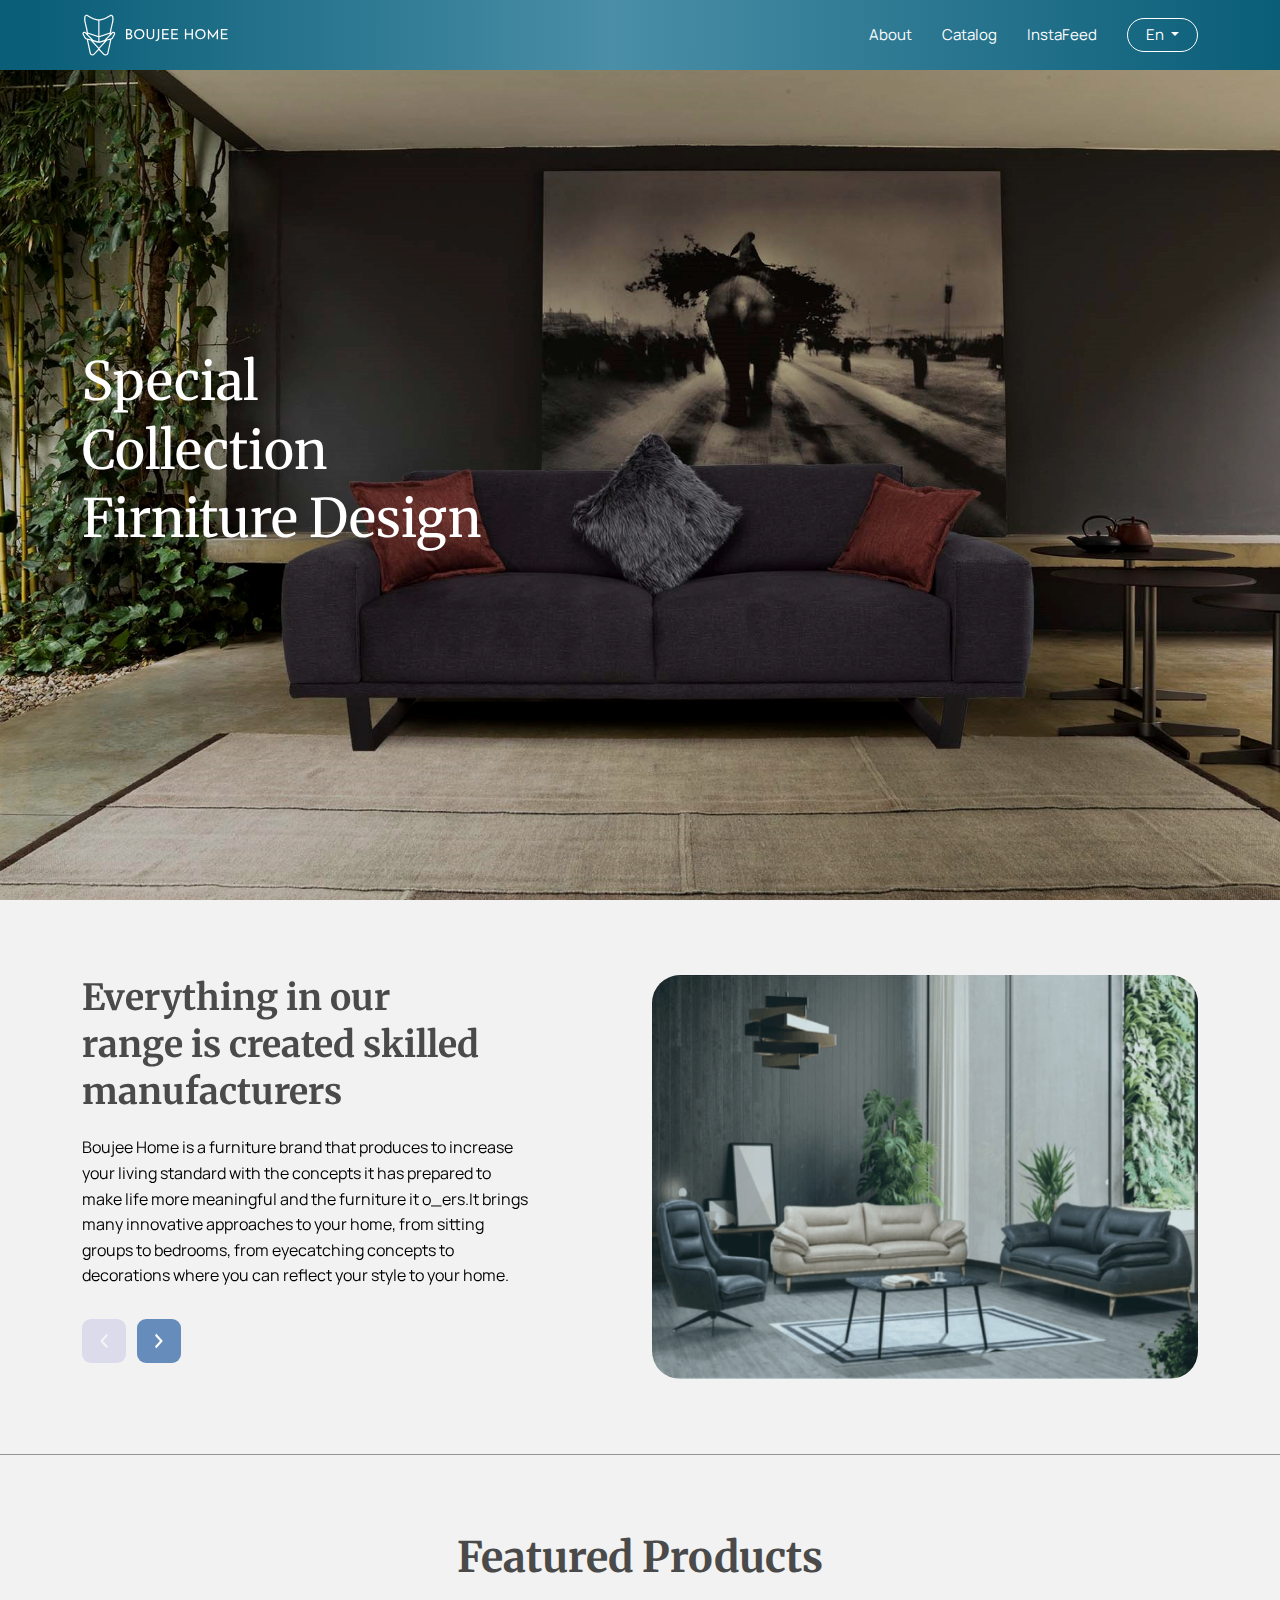
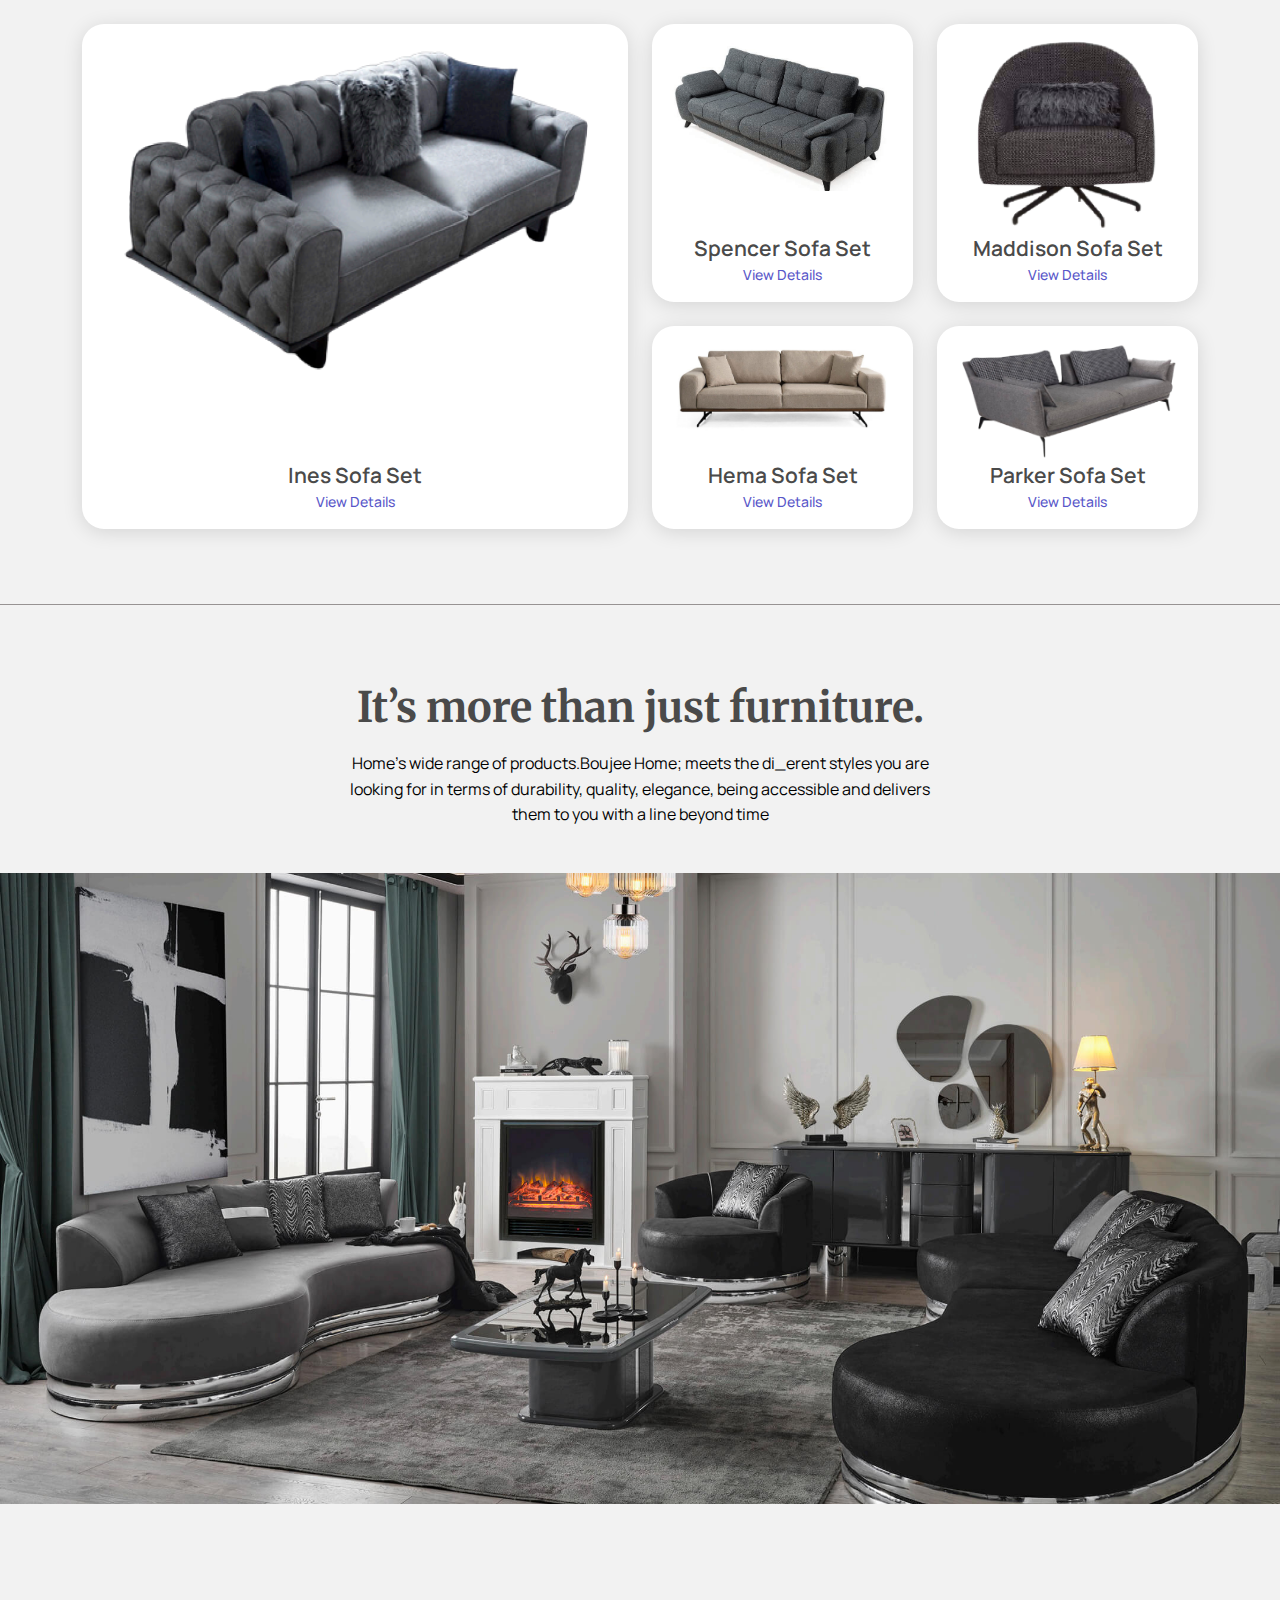
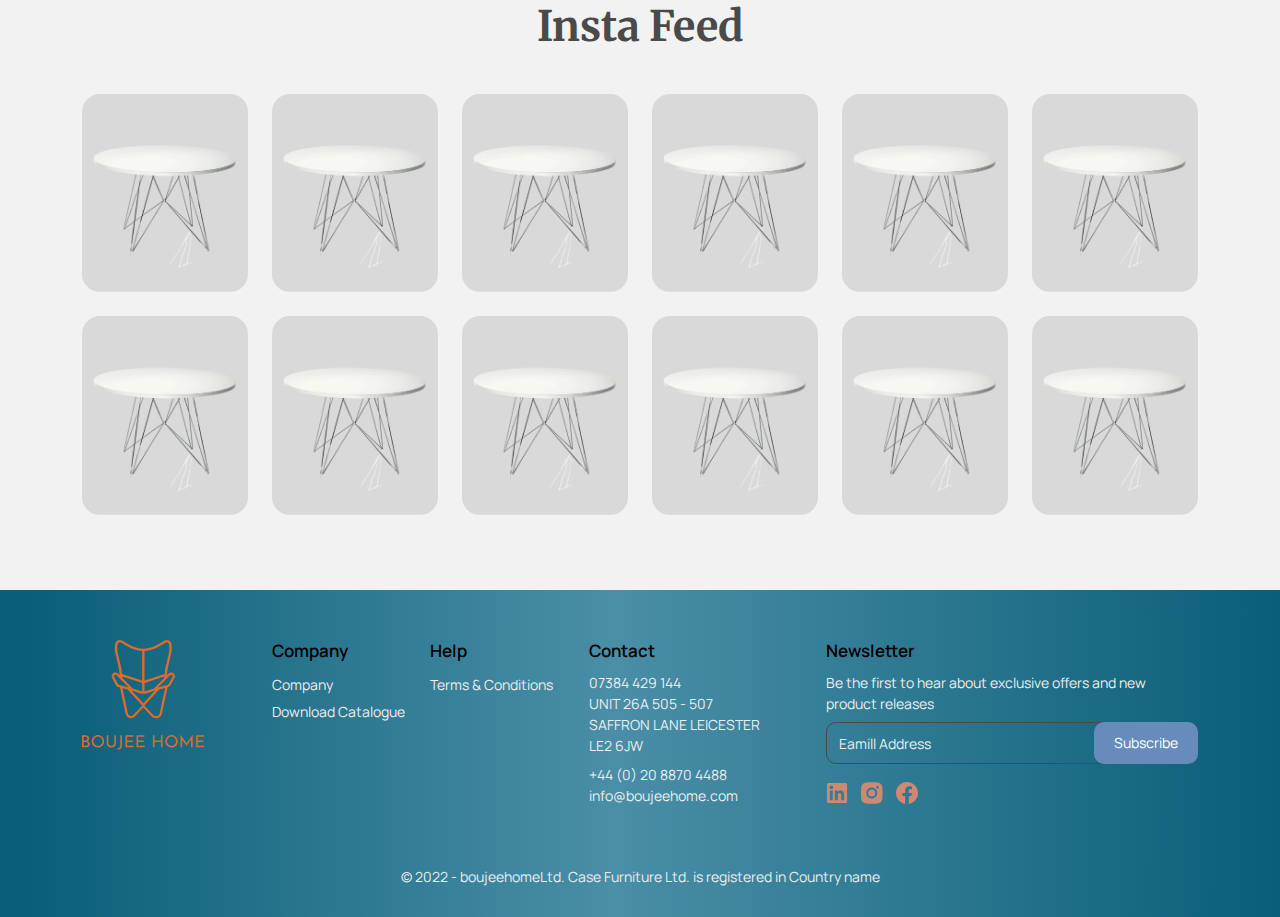
==== commit 665e89ae: "done" ====
--- a/index.html
+++ b/index.html
@@ -15,7 +15,7 @@
   <link rel="stylesheet" href="assets/css/bootstrap.min.css" />
   <link rel="stylesheet" href="assets/swiper/swiper-bundle.min.css" />
   <link rel="stylesheet" href="assets/css/jquery.fancybox.css" />
-  <link rel="stylesheet" href="assets/css/main.css?v=12" />
+  <link rel="stylesheet" href="assets/css/main.css?v=129" />
 </head>
 <body>
   <!--[if lte IE 9]>
--- a/assets/css/main.css
+++ b/assets/css/main.css
@@ -513,7 +513,7 @@
 --------------------------------------------------------------*/
 .hero-area {
   position: relative;
-  background-image: url("../img/hero/hero-bg.jpg");
+  background-image: url("../img/hero/3.jpg");
   background-position: bottom center;
   background-size: cover;
   background-repeat: no-repeat;
@@ -1021,8 +1021,8 @@
 @media only screen and (max-width: 991px) {
   .p-modal .full img {
     height: auto;
-    -o-object-fit: none;
-       object-fit: none;
+    -o-object-fit: fill;
+       object-fit: fill;
   }
 }
 @media only screen and (max-width: 991px) {
@@ -1169,6 +1169,7 @@
 .main-footer {
   padding: 50px 0px 30px 0px;
   background-color: rgba(70, 134, 160, 0.2);
+  background: linear-gradient(90.09deg, #0A5E78 2.15%, #4A8EA7 47.91%, #0A5E78 99.91%);
 }
 @media only screen and (max-width: 767px) {
   .main-footer {
@@ -1199,12 +1200,12 @@
   }
 }
 .main-footer p {
-  color: #4a4a4a;
+  color: #eee;
   font-size: 14px;
   line-height: 1.5;
 }
 .main-footer a {
-  color: #4a4a4a;
+  color: #eee;
   font-size: 14px;
 }
 .main-footer .footer-links {
@@ -1218,7 +1219,7 @@
 .main-footer .footer-links a {
   display: inline-block;
   text-decoration: none;
-  color: #4a4a4a;
+  color: #eee;
   font-size: 14px;
   -webkit-transition: all 0.2s ease-in;
   transition: all 0.2s ease-in;
@@ -1235,6 +1236,22 @@
   border-radius: 10px;
   height: 42px;
   font-size: 14px;
+  color: #eee;
+}
+.main-footer .footer-form .form-control::-webkit-input-placeholder {
+  color: #eee;
+}
+.main-footer .footer-form .form-control::-moz-placeholder {
+  color: #eee;
+}
+.main-footer .footer-form .form-control:-ms-input-placeholder {
+  color: #eee;
+}
+.main-footer .footer-form .form-control::-ms-input-placeholder {
+  color: #eee;
+}
+.main-footer .footer-form .form-control::placeholder {
+  color: #eee;
 }
 .main-footer .footer-form .btn-submit {
   display: inline-block;
@@ -1267,6 +1284,8 @@
 }
 .main-footer .footer-social a img {
   height: 22px;
+  -webkit-filter: invert(100%);
+          filter: invert(100%);
 }
 .main-footer .legal {
   text-align: center;
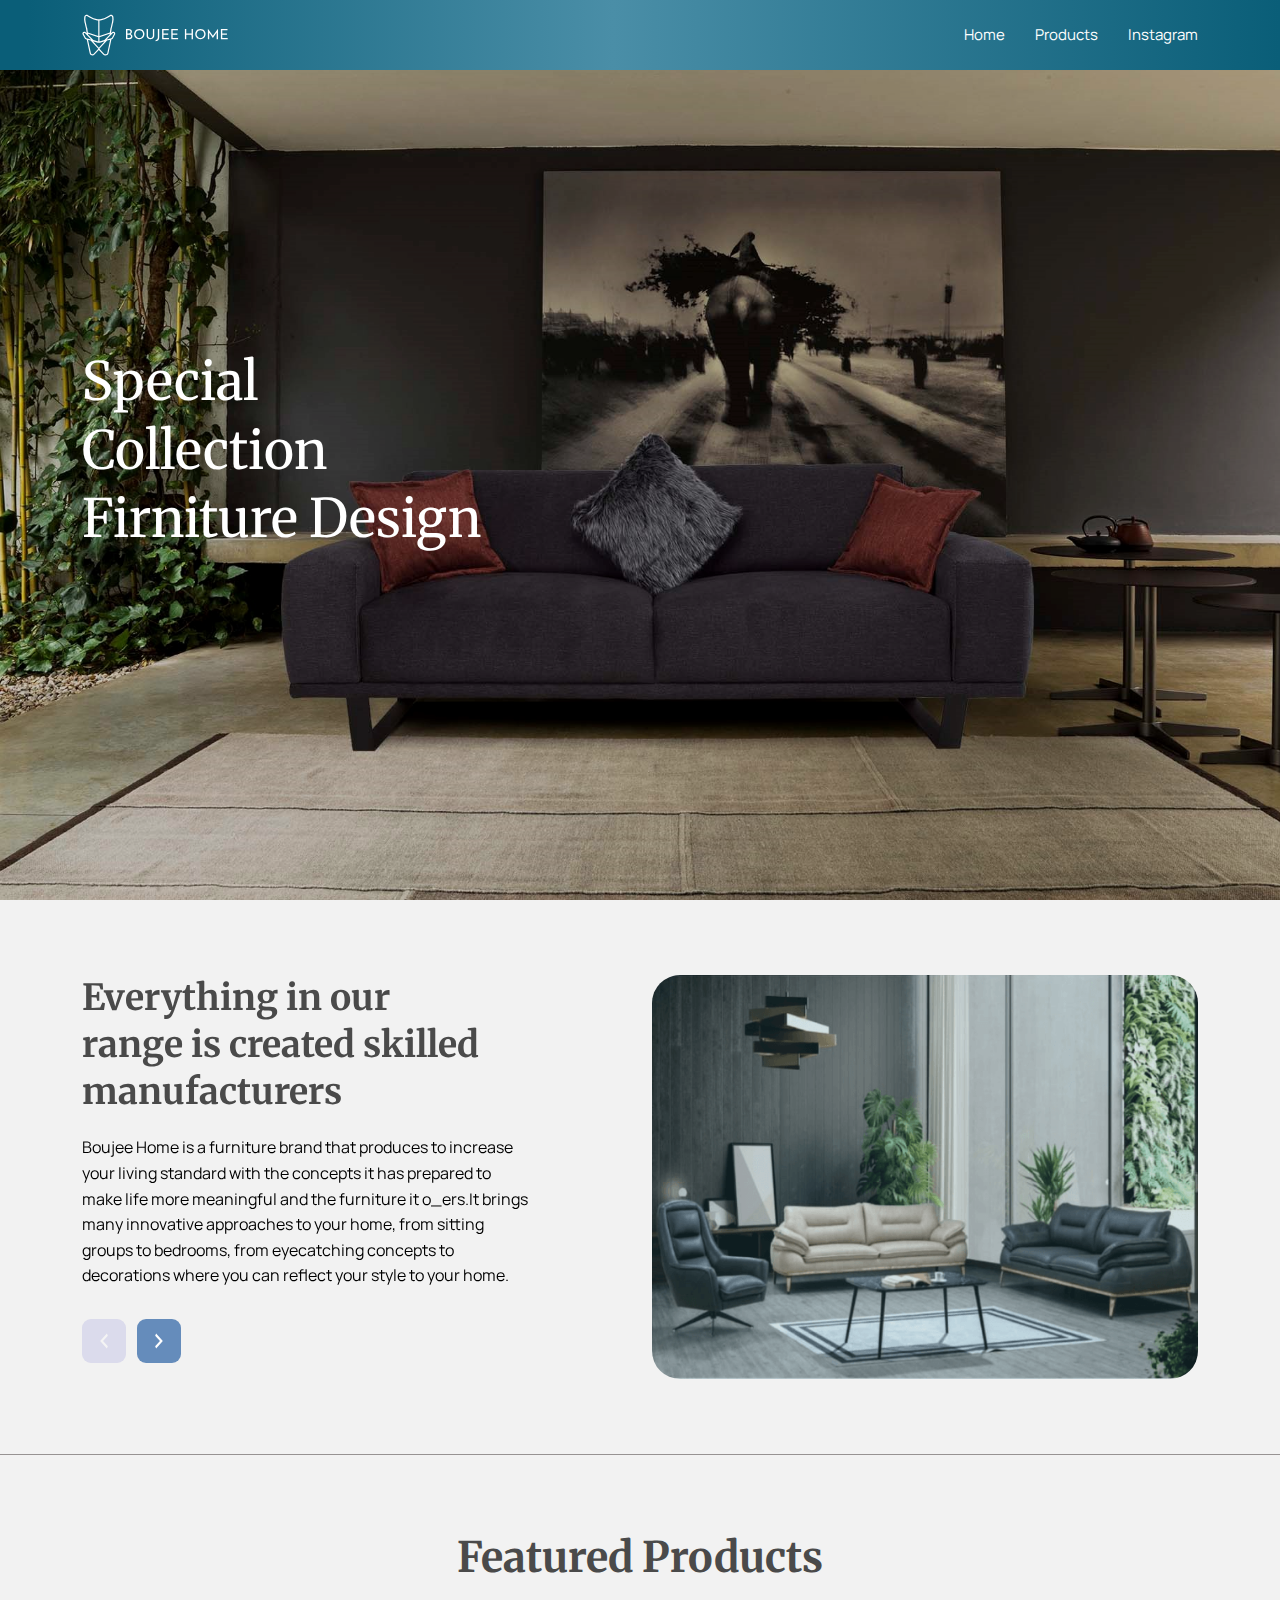
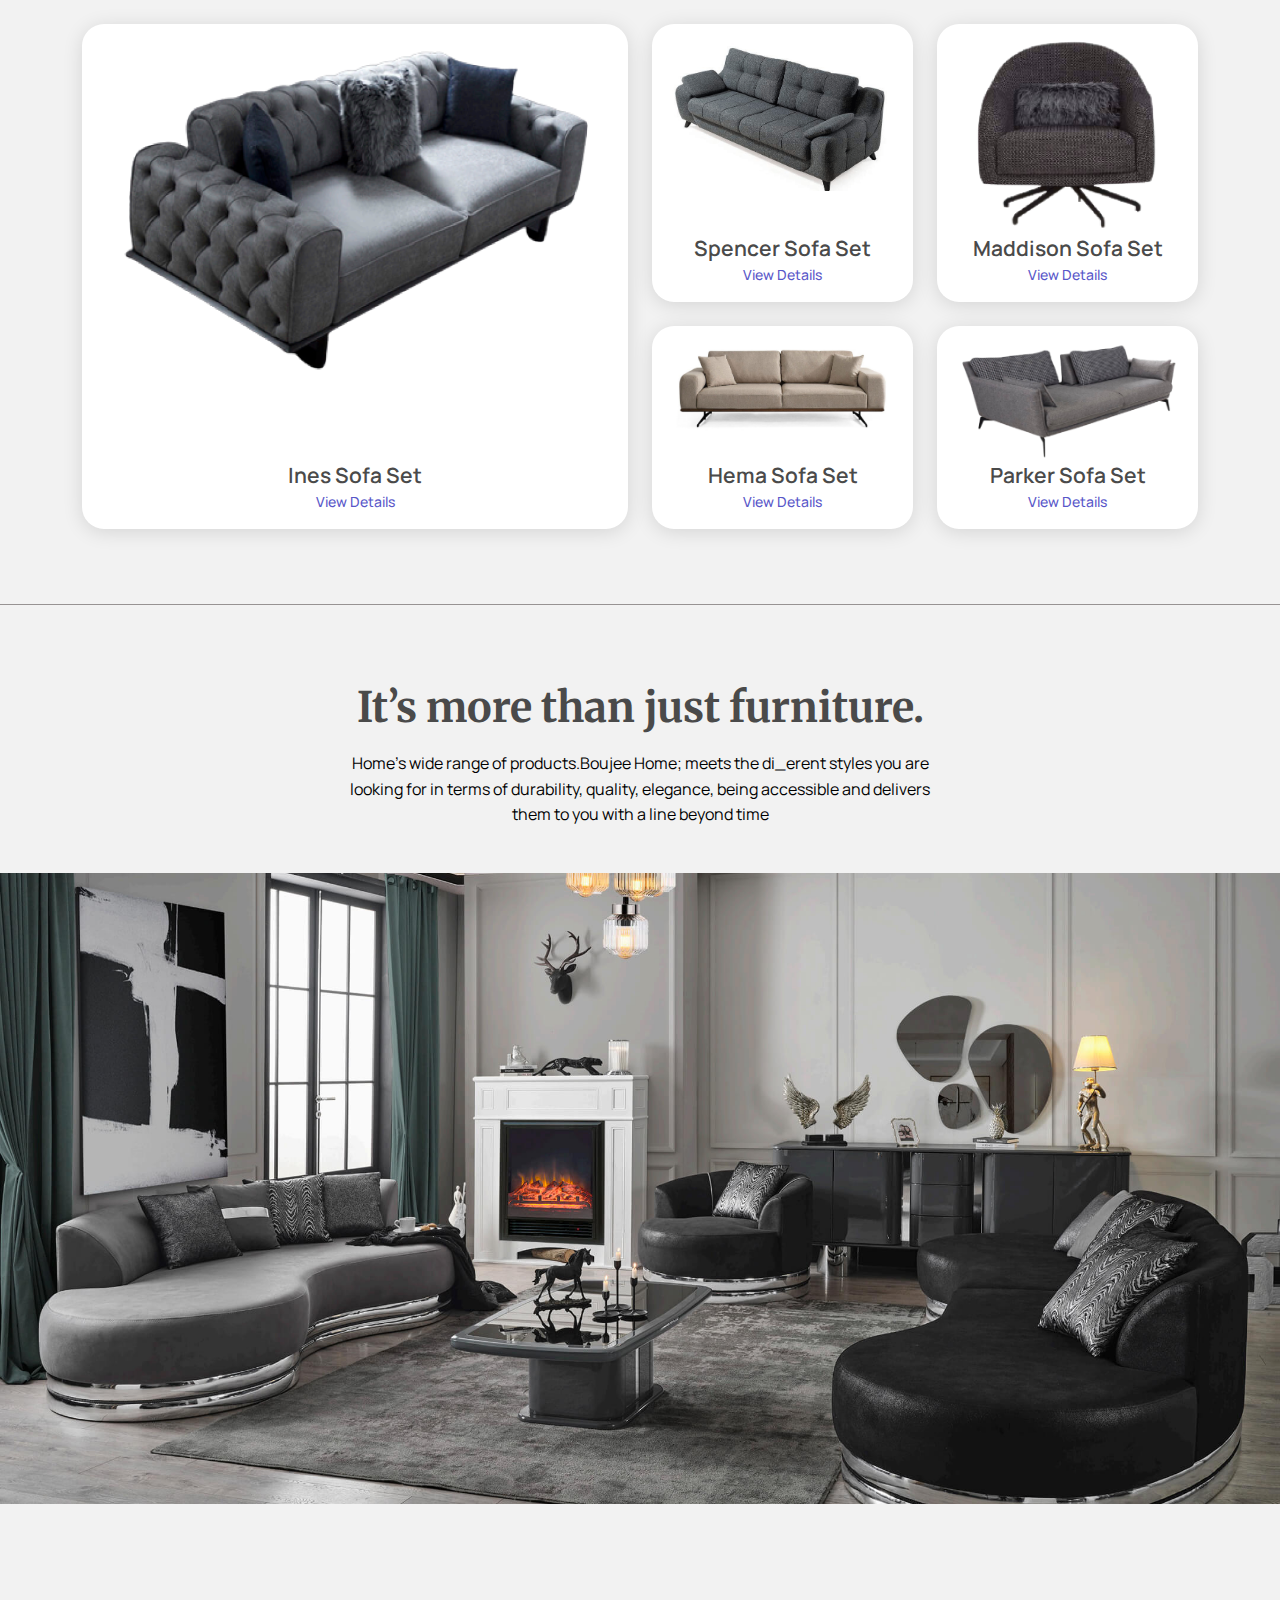
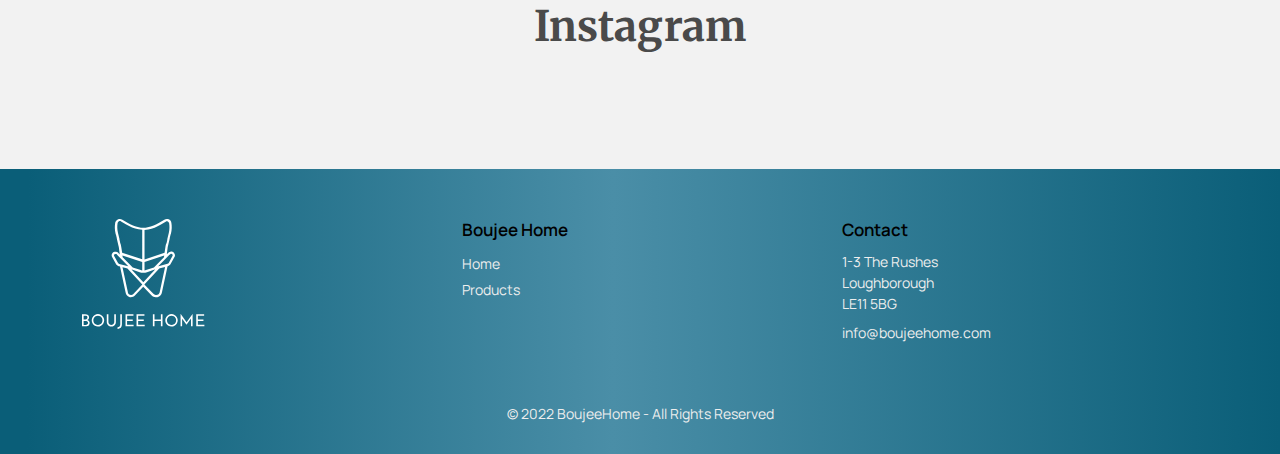
==== commit cd1daaa2: "allset" ====
--- a/index.html
+++ b/index.html
@@ -44,24 +44,15 @@
             <ul id="nav" class="navbar-nav ms-auto">
 
               <li class="nav-item">
-                <a class="page-scroll" href="#about"> About </a>
+                <a href="#"> Home </a>
               </li>
               <li class="nav-item">
-                <a class="page-scroll" href="#work"> Catalog </a>
+                <a href="our-products.html"> Products </a>
               </li>
               <li class="nav-item">
-                <a class="page-scroll" href="#download"> InstaFeed </a>
+                <a  href="#insta"> Instagram </a>
               </li>
-              <li class="nav-item dropdown">
-                <a class="dropdown-toggle" href="#" role="button" data-bs-toggle="dropdown" aria-expanded="false">
-                  En
-                </a>
-                <ul class="dropdown-menu">
-                  <li><a class="dropdown-item" href="#"> En </a></li>
-                  <li><a class="dropdown-item" href="#">Ar </a></li>
-                  <li><a class="dropdown-item" href="#"> Sp </a></li>
-                </ul>
-              </li>
+
             </ul>
 
           </div>
@@ -277,89 +268,14 @@
   <!-- ======= cta-sec-end ======= -->
 
   <!-- ======= insta-feed ======= -->
-  <section class="insta-feed">
+  <section class="insta-feed" id="insta">
     <div class="container">
       <div class="sec-t">
-        <h2> Insta Feed </h2>
+        <h2> Instagram </h2>
       </div><!-- /.sec-t -->
 
-      <div class="row gy-md-4 gy-3 gx-md-4 gx-3">
-
-        <div class="col-lg-2 col-md-3 col-6">
-          <div class="insta-single">
-            <img src="assets/img/feed/feed.png" class="feed-img" alt="">
-          </div><!-- /.insta-single -->
-        </div><!-- /.col-lg -->
-
-        <div class="col-lg-2 col-md-3 col-6">
-          <div class="insta-single">
-            <img src="assets/img/feed/feed.png" class="feed-img" alt="">
-          </div><!-- /.insta-single -->
-        </div><!-- /.col-lg -->
-
-        <div class="col-lg-2 col-md-3 col-6">
-          <div class="insta-single">
-            <img src="assets/img/feed/feed.png" class="feed-img" alt="">
-          </div><!-- /.insta-single -->
-        </div><!-- /.col-lg -->
-
-        <div class="col-lg col-md-3 col-6">
-          <div class="insta-single">
-            <img src="assets/img/feed/feed.png" class="feed-img" alt="">
-          </div><!-- /.insta-single -->
-        </div><!-- /.col-lg -->
-
-        <div class="col-lg-2 col-md-3 col-6">
-          <div class="insta-single">
-            <img src="assets/img/feed/feed.png" class="feed-img" alt="">
-          </div><!-- /.insta-single -->
-        </div><!-- /.col-lg -->
-
-        <div class="col-lg-2 col-md-3 col-6">
-          <div class="insta-single">
-            <img src="assets/img/feed/feed.png" class="feed-img" alt="">
-          </div><!-- /.insta-single -->
-        </div><!-- /.col-lg -->
-
-        <div class="col-lg-2 col-md-3 col-6">
-          <div class="insta-single">
-            <img src="assets/img/feed/feed.png" class="feed-img" alt="">
-          </div><!-- /.insta-single -->
-        </div><!-- /.col-lg -->
-
-        <div class="col-lg-2 col-md-3 col-6">
-          <div class="insta-single">
-            <img src="assets/img/feed/feed.png" class="feed-img" alt="">
-          </div><!-- /.insta-single -->
-        </div><!-- /.col-lg -->
-
-        <div class="col-lg-2 col-md-3 col-6">
-          <div class="insta-single">
-            <img src="assets/img/feed/feed.png" class="feed-img" alt="">
-          </div><!-- /.insta-single -->
-        </div><!-- /.col-lg -->
-
-        <div class="col-lg-2 col-md-3 col-6">
-          <div class="insta-single">
-            <img src="assets/img/feed/feed.png" class="feed-img" alt="">
-          </div><!-- /.insta-single -->
-        </div><!-- /.col-lg -->
-
-        <div class="col-lg-2 col-md-3 col-6">
-          <div class="insta-single">
-            <img src="assets/img/feed/feed.png" class="feed-img" alt="">
-          </div><!-- /.insta-single -->
-        </div><!-- /.col-lg -->
-
-        <div class="col-lg-2 col-md-3 col-6">
-          <div class="insta-single">
-            <img src="assets/img/feed/feed.png" class="feed-img" alt="">
-          </div><!-- /.insta-single -->
-        </div><!-- /.col-lg -->
-
-
-
-      </div><!-- /.row -->
+      <script src="https://apps.elfsight.com/p/platform.js" defer></script>
+      <div class="elfsight-app-981a3e5a-85f9-4bd0-81f9-40f888ef77fc"></div>
 
     </div><!-- /.container -->
   </section><!-- /.insta-feed -->
@@ -371,97 +287,52 @@
   <footer class="main-footer">
     <div class="container">
       <div class="row gy-3">
-        <div class="col-lg-2">
+        <div class="col-lg-4">
           <img src="assets/img/logo/logo-footer.svg" class="logo-footer" alt="">
         </div><!-- /.col-lg-2 -->
-        <div class="col-lg-10">
-          <div class="row gy-3">
-            <div class="col-lg-2 col-sm-12 col-6">
+
+
+
+            <div class="col-lg-4">
               <div class="footer-widget">
-                <h5> Company </h5>
+                <h5> Boujee Home </h5>
                 <ul class="footer-links">
                   <li>
-                    <a href="#"> Company </a>
+                    <a href="/"> Home </a>
                   </li>
                   <li>
-                    <a href="#"> Download Catalogue </a>
+                    <a href="our-products.html"> Products </a>
                   </li>
                 </ul>
               </div><!-- /.footer-widget -->
             </div><!-- /.col-lg-3 -->
 
-            <div class="col-lg-2 col-sm-12 col-6">
-              <div class="footer-widget">
-                <h5> Help </h5>
-                <ul class="footer-links">
-                  <li>
-                    <a href="#"> Terms & Conditions </a>
-                  </li>
-                </ul>
-              </div><!-- /.footer-widget -->
-            </div><!-- /.col-lg-3 -->
-
-            <div class="col-lg-3">
+            <div class="col-lg-4">
               <div class="footer-widget">
                 <h5> Contact </h5>
                 <p>
-                  07384 429 144 <br>
-                  UNIT 26A 505 - 507 <br>
-                  SAFFRON LANE LEICESTER <br>
-                  LE2 6JW
+                  1-3 The Rushes <br>
+                  Loughborough  <br>
+                  LE11 5BG
                 </p>
 
-                <p class="mt-2">
-                  <a href="tel:+442088704488"> +44 (0) 20 8870 4488 </a>
-                </p>
-
-                <p>
+                <p  class="mt-2">
                   <a href="mailto:info@boujeehome.com"> info@boujeehome.com </a>
                 </p>
 
               </div><!-- /.footer-widget -->
             </div><!-- /.col-lg-3 -->
 
-            <div class="col-lg-5">
-              <div class="footer-widget">
-                <h5> Newsletter </h5>
-
-                <p class="mb-2">
-                  Be the first to hear about exclusive offers and new product releases
-                </p>
-
-                <div class="footer-form">
-                  <input type="text" class="form-control" placeholder="Eamill Address">
-                  <button class="btn-submit"> Subscribe </button>
-                </div><!-- /.footer-form -->
-                <ul class="footer-social">
-                  <li>
-                    <a href="#">
-                      <img src="assets/img/social/linkedin.svg" alt="">
-                    </a>
-                  </li>
-                  <li>
-                    <a href="#">
-                      <img src="assets/img/social/instagram.svg" alt="">
-                    </a>
-                  </li>
-                  <li>
-                    <a href="#">
-                      <img src="assets/img/social/facebook.svg" alt="">
-                    </a>
-                  </li>
-                </ul>
-              </div><!-- /.footer-widget -->
-            </div><!-- /.col-lg-3 -->
-
-
-
-          </div><!-- /.row -->
-        </div><!-- /.col-lg-10 -->
+
+
+
+
+
+
       </div><!-- /.row -->
 
       <div class="legal">
-        <p> © 2022 - boujeehomeLtd. Case Furniture Ltd. is registered in Country name </p>
+        <p> © 2022 BoujeeHome - All Rights Reserved </p>
       </div><!-- /.legal -->
 
     </div><!-- /.container -->
@@ -546,24 +417,24 @@
                   <tbody class="border-0">
 
                     <tr>
-                      <td> 3 Seater Sofa </td>
-                      <td>225cm</td>
-                      <td>97cm</td>
-                      <td>@78cm</td>
+                      <td> 3 Seater  </td>
+                      <td> 230cm </td>
+                      <td> 95cm </td>
+                      <td> 70cm </td>
                     </tr>
 
                     <tr>
-                      <td> 3 Seater Sofa </td>
-                      <td>225cm</td>
-                      <td>97cm</td>
-                      <td>@78cm</td>
+                      <td> 2 Seater  </td>
+                      <td>210cm</td>
+                      <td>95cm</td>
+                      <td> 70cm</td>
                     </tr>
 
                     <tr>
-                      <td> 3 Seater Sofa </td>
-                      <td>225cm</td>
-                      <td>97cm</td>
-                      <td>@78cm</td>
+                      <td> 1 Seater  </td>
+                      <td>70cm</td>
+                      <td>70cm</td>
+                      <td>90cm</td>
                     </tr>
 
                   </tbody>
@@ -580,27 +451,22 @@
             <div class="row">
               <div class="col-lg-8">
                 <div class="pop-buttons">
-                  <a href="#" class="btn-pop me-lg-1" >
+                  <a href="https://www.instagram.com/boujeehomeuk/?igshid=YmMyMTA2M2Y%3D" target="_blank" class="btn-pop me-lg-1" >
                     <img src="assets/img/product-page/instagram.svg" class="me-1" alt="">
                     <span> Message on Insatgram </span>
                   </a>
-                  <a href="#" class="btn-pop" >
+
+                  <a href="tel:+447384429144" class="btn-pop" >
                     <img src="assets/img/product-page/call.svg" class="me-1" alt="">
                     <span> Contact  Us </span>
                   </a>
                 </div><!-- /.pop-buttons -->
               </div><!-- /.col-lg-6 -->
-              <div class="col-lg-4">
-                <div class="btn-lefts text-lg-end mt-2 mt-lg-0">
-                  <a href="#" class="btn-pop" >
-                    <span class="me-1"> View More Details </span>
-                    <img src="assets/img/product-page/arrow-right.svg" alt="">
-                  </a>
-                </div><!-- /.btn-lefts -->
-              </div><!-- /.col-lg-6 -->
+
             </div><!-- /.row -->
           </div><!-- /.container-fluid -->
         </div>
+
       </div>
     </div>
   </div>
@@ -659,24 +525,24 @@
                       <tbody class="border-0">
 
                         <tr>
-                          <td> 3 Seater Sofa </td>
+                          <td> 3 Seater  </td>
                           <td>225cm</td>
                           <td>97cm</td>
-                          <td>@78cm</td>
-                        </tr>
-
-                        <tr>
-                          <td> 3 Seater Sofa </td>
-                          <td>225cm</td>
+                          <td>78cm</td>
+                        </tr>
+
+                        <tr>
+                          <td> 2 Seater Sofa </td>
+                          <td>190cm</td>
                           <td>97cm</td>
-                          <td>@78cm</td>
-                        </tr>
-
-                        <tr>
-                          <td> 3 Seater Sofa </td>
-                          <td>225cm</td>
-                          <td>97cm</td>
-                          <td>@78cm</td>
+                          <td>78cm</td>
+                        </tr>
+
+                        <tr>
+                          <td> 1 Seater  </td>
+                          <td>80cm</td>
+                          <td>70cm</td>
+                          <td>100cm</td>
                         </tr>
 
                       </tbody>
@@ -693,27 +559,22 @@
                 <div class="row">
                   <div class="col-lg-8">
                     <div class="pop-buttons">
-                      <a href="#" class="btn-pop me-lg-1" >
+                      <a href="https://www.instagram.com/boujeehomeuk/?igshid=YmMyMTA2M2Y%3D" target="_blank" class="btn-pop me-lg-1" >
                         <img src="assets/img/product-page/instagram.svg" class="me-1" alt="">
                         <span> Message on Insatgram </span>
                       </a>
-                      <a href="#" class="btn-pop" >
+
+                      <a href="tel:+447384429144" class="btn-pop" >
                         <img src="assets/img/product-page/call.svg" class="me-1" alt="">
                         <span> Contact  Us </span>
                       </a>
                     </div><!-- /.pop-buttons -->
                   </div><!-- /.col-lg-6 -->
-                  <div class="col-lg-4">
-                    <div class="btn-lefts text-lg-end mt-2 mt-lg-0">
-                      <a href="#" class="btn-pop" >
-                        <span class="me-1"> View More Details </span>
-                        <img src="assets/img/product-page/arrow-right.svg" alt="">
-                      </a>
-                    </div><!-- /.btn-lefts -->
-                  </div><!-- /.col-lg-6 -->
+
                 </div><!-- /.row -->
               </div><!-- /.container-fluid -->
             </div>
+
           </div>
         </div>
       </div>
@@ -771,24 +632,24 @@
                       <tbody class="border-0">
 
                         <tr>
-                          <td> 3 Seater Sofa </td>
-                          <td>225cm</td>
-                          <td>97cm</td>
-                          <td>@78cm</td>
-                        </tr>
-
-                        <tr>
-                          <td> 3 Seater Sofa </td>
-                          <td>225cm</td>
-                          <td>97cm</td>
-                          <td>@78cm</td>
-                        </tr>
-
-                        <tr>
-                          <td> 3 Seater Sofa </td>
-                          <td>225cm</td>
-                          <td>97cm</td>
-                          <td>@78cm</td>
+                          <td> 3 Seater  </td>
+                          <td>230cm</td>
+                          <td>95cm</td>
+                          <td>75cm</td>
+                        </tr>
+
+                        <tr>
+                          <td> 2 Seater </td>
+                          <td>180cm</td>
+                          <td>95cm</td>
+                          <td>75cm</td>
+                        </tr>
+
+                        <tr>
+                          <td> 1 Seater  </td>
+                          <td>70cm</td>
+                          <td>70cm</td>
+                          <td>75cm</td>
                         </tr>
 
                       </tbody>
@@ -805,27 +666,22 @@
                 <div class="row">
                   <div class="col-lg-8">
                     <div class="pop-buttons">
-                      <a href="#" class="btn-pop me-lg-1" >
+                      <a href="https://www.instagram.com/boujeehomeuk/?igshid=YmMyMTA2M2Y%3D" target="_blank" class="btn-pop me-lg-1" >
                         <img src="assets/img/product-page/instagram.svg" class="me-1" alt="">
                         <span> Message on Insatgram </span>
                       </a>
-                      <a href="#" class="btn-pop" >
+
+                      <a href="tel:+447384429144" class="btn-pop" >
                         <img src="assets/img/product-page/call.svg" class="me-1" alt="">
                         <span> Contact  Us </span>
                       </a>
                     </div><!-- /.pop-buttons -->
                   </div><!-- /.col-lg-6 -->
-                  <div class="col-lg-4">
-                    <div class="btn-lefts text-lg-end mt-2 mt-lg-0">
-                      <a href="#" class="btn-pop" >
-                        <span class="me-1"> View More Details </span>
-                        <img src="assets/img/product-page/arrow-right.svg" alt="">
-                      </a>
-                    </div><!-- /.btn-lefts -->
-                  </div><!-- /.col-lg-6 -->
+
                 </div><!-- /.row -->
               </div><!-- /.container-fluid -->
             </div>
+
           </div>
         </div>
       </div>
@@ -882,24 +738,18 @@
 
                         <tr>
                           <td> 3 Seater Sofa </td>
-                          <td>225cm</td>
-                          <td>97cm</td>
-                          <td>@78cm</td>
-                        </tr>
-
-                        <tr>
-                          <td> 3 Seater Sofa </td>
-                          <td>225cm</td>
-                          <td>97cm</td>
-                          <td>@78cm</td>
-                        </tr>
-
-                        <tr>
-                          <td> 3 Seater Sofa </td>
-                          <td>225cm</td>
-                          <td>97cm</td>
-                          <td>@78cm</td>
-                        </tr>
+                          <td>310cm</td>
+                          <td>170cm</td>
+                          <td>100cm</td>
+                        </tr>
+
+                        <tr>
+                          <td> 1 Seater  </td>
+                          <td>90cm</td>
+                          <td>75cm</td>
+                          <td>@75cm</td>
+                        </tr>
+
 
                       </tbody>
                     </table>
@@ -915,27 +765,22 @@
                 <div class="row">
                   <div class="col-lg-8">
                     <div class="pop-buttons">
-                      <a href="#" class="btn-pop me-lg-1" >
+                      <a href="https://www.instagram.com/boujeehomeuk/?igshid=YmMyMTA2M2Y%3D" target="_blank" class="btn-pop me-lg-1" >
                         <img src="assets/img/product-page/instagram.svg" class="me-1" alt="">
                         <span> Message on Insatgram </span>
                       </a>
-                      <a href="#" class="btn-pop" >
+
+                      <a href="tel:+447384429144" class="btn-pop" >
                         <img src="assets/img/product-page/call.svg" class="me-1" alt="">
                         <span> Contact  Us </span>
                       </a>
                     </div><!-- /.pop-buttons -->
                   </div><!-- /.col-lg-6 -->
-                  <div class="col-lg-4">
-                    <div class="btn-lefts text-lg-end mt-2 mt-lg-0">
-                      <a href="#" class="btn-pop" >
-                        <span class="me-1"> View More Details </span>
-                        <img src="assets/img/product-page/arrow-right.svg" alt="">
-                      </a>
-                    </div><!-- /.btn-lefts -->
-                  </div><!-- /.col-lg-6 -->
+
                 </div><!-- /.row -->
               </div><!-- /.container-fluid -->
             </div>
+
           </div>
         </div>
       </div>
--- a/assets/css/main.css
+++ b/assets/css/main.css
@@ -1227,46 +1227,6 @@
 .main-footer .footer-links a:hover {
   text-decoration: underline;
 }
-.main-footer .footer-form {
-  position: relative;
-}
-.main-footer .footer-form .form-control {
-  background-color: transparent;
-  border: 1px solid #4a4a4a;
-  border-radius: 10px;
-  height: 42px;
-  font-size: 14px;
-  color: #eee;
-}
-.main-footer .footer-form .form-control::-webkit-input-placeholder {
-  color: #eee;
-}
-.main-footer .footer-form .form-control::-moz-placeholder {
-  color: #eee;
-}
-.main-footer .footer-form .form-control:-ms-input-placeholder {
-  color: #eee;
-}
-.main-footer .footer-form .form-control::-ms-input-placeholder {
-  color: #eee;
-}
-.main-footer .footer-form .form-control::placeholder {
-  color: #eee;
-}
-.main-footer .footer-form .btn-submit {
-  display: inline-block;
-  text-decoration: none;
-  height: 42px;
-  padding: 5px 20px;
-  font-size: 14px;
-  background-color: #658CBB;
-  color: #FFFFFF;
-  border-radius: 10px;
-  position: absolute;
-  top: 0;
-  right: 0;
-  border: 0;
-}
 .main-footer .footer-social {
   list-style: none;
   margin: 0;
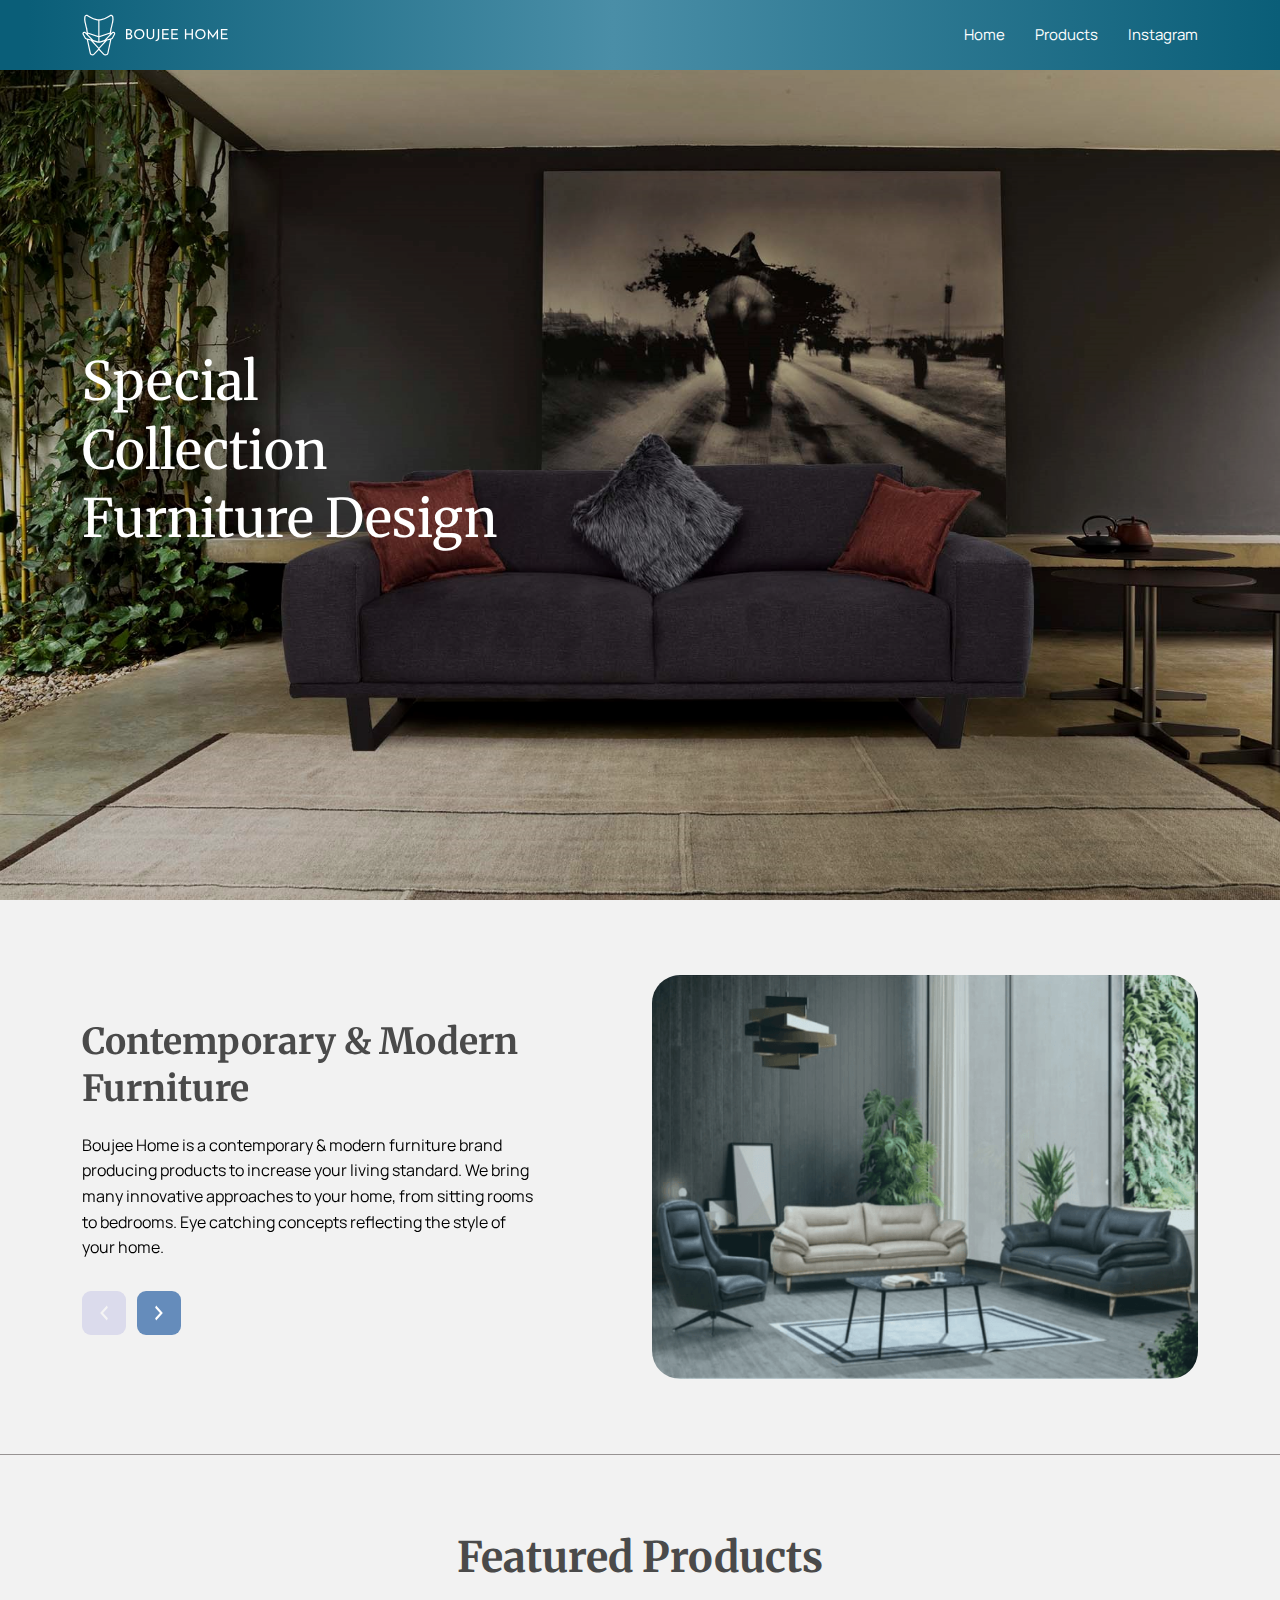
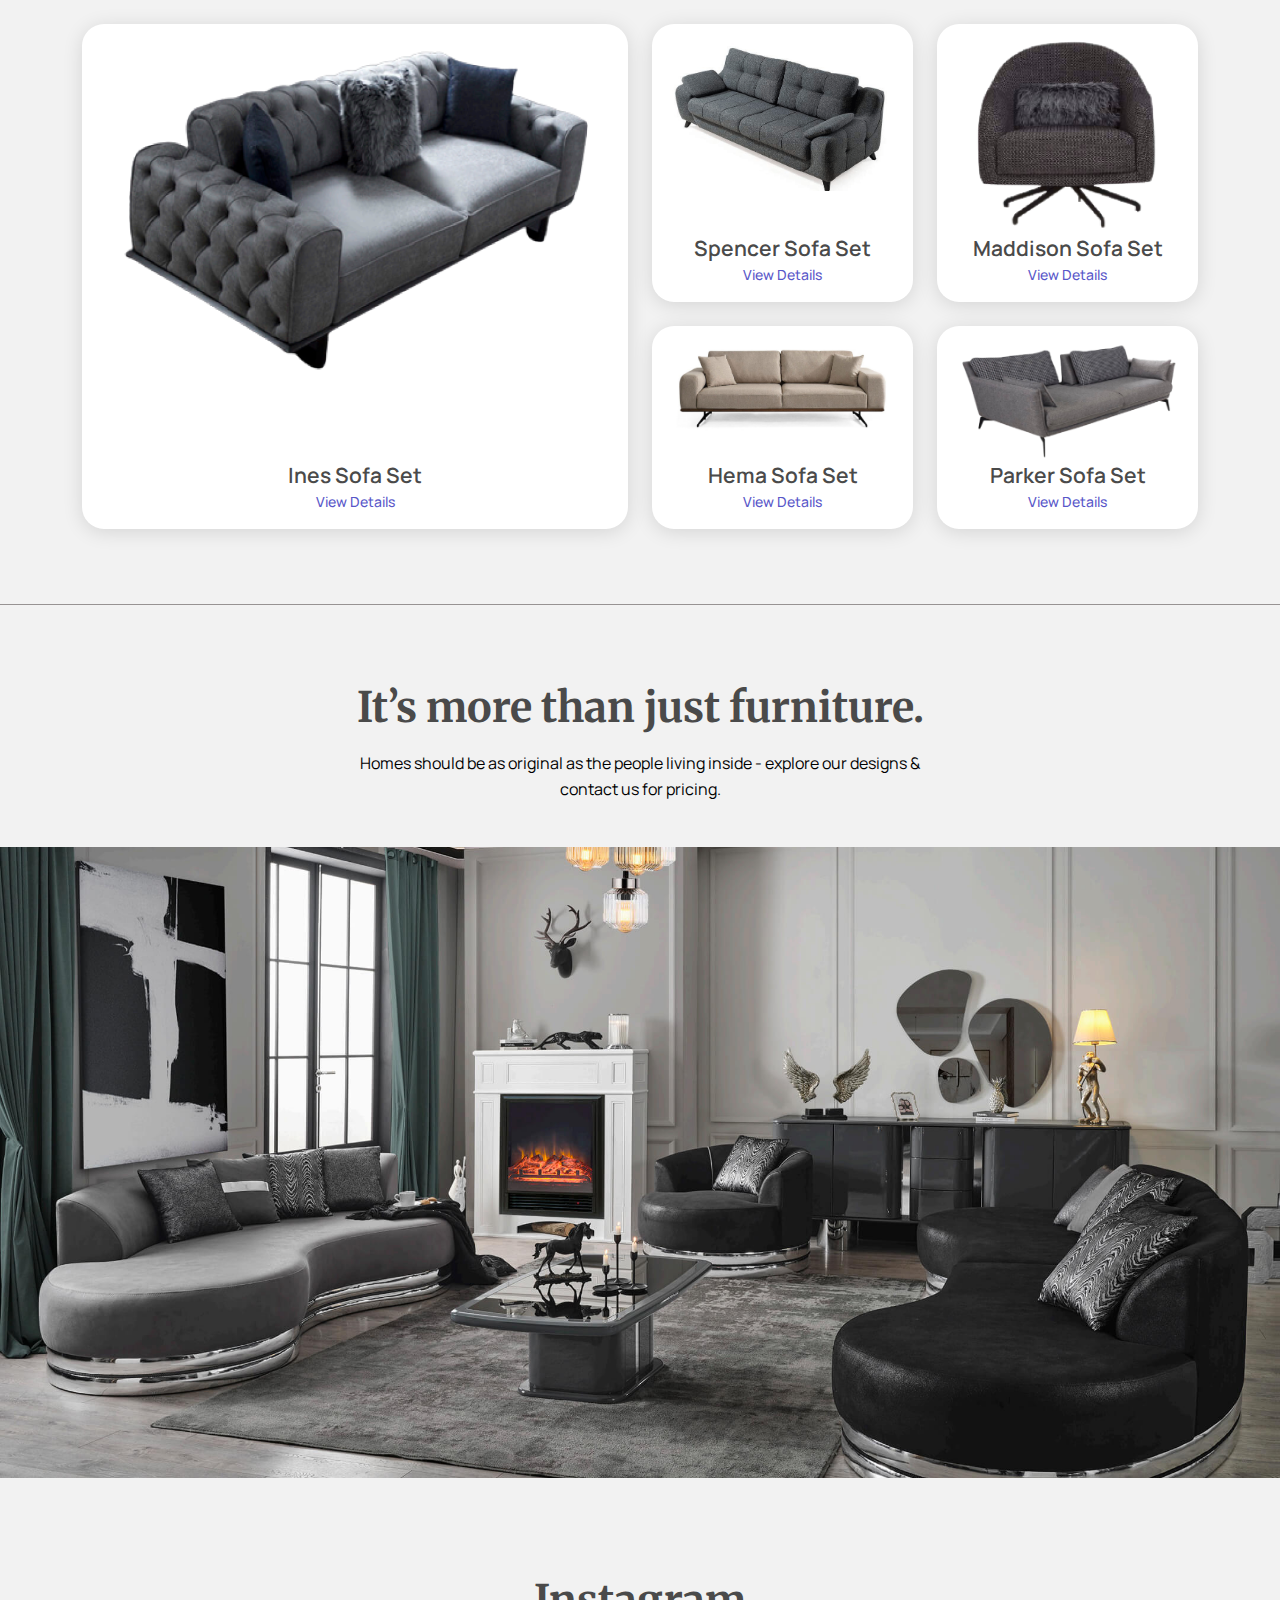
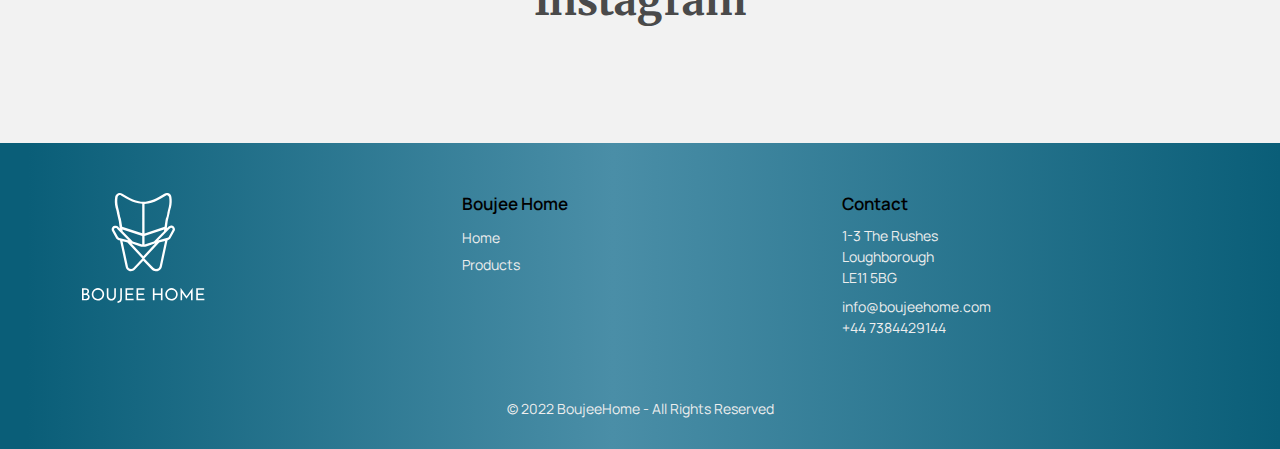
==== commit 6ceb282a: "done" ====
--- a/index.html
+++ b/index.html
@@ -50,7 +50,7 @@
                 <a href="our-products.html"> Products </a>
               </li>
               <li class="nav-item">
-                <a  href="#insta"> Instagram </a>
+                <a href="#insta"> Instagram </a>
               </li>
 
             </ul>
@@ -78,7 +78,7 @@
       <div class="hero-inner">
         <h1> Special <br class="d-none d-md-block">
           Collection <br>
-          Firniture Design </h1>
+          Furniture Design </h1>
       </div><!-- /.herro-inner -->
     </div><!-- /.container -->
   </section><!-- /.hero-area -->
@@ -90,16 +90,14 @@
       <div class="swiper abt-slider">
         <div class="swiper-wrapper">
           <div class="swiper-slide">
-            <div class="row justify-content-between">
+            <div class="row align-items-center justify-content-between">
               <div class="col-lg-5">
                 <div class="abt-text">
-                  <h2> Everything in our <br>
-                    range is created skilled manufacturers </h2>
+                  <h2> Contemporary & Modern Furniture </h2>
                   <p>
-                    Boujee Home is a furniture brand that produces to increase your living standard with the concepts it has
-                    prepared to make life more meaningful and the furniture it o_ers.It brings many innovative approaches to your
-                    home, from sitting groups to bedrooms, from eyecatching concepts to decorations where you can reflect your
-                    style to your home.
+                    Boujee Home is a contemporary & modern furniture brand producing products to increase your living standard. We
+                    bring many innovative approaches to your home, from sitting rooms to bedrooms. Eye catching concepts
+                    reflecting the style of your home.
                   </p>
                   <div class="slider-btns">
                     <div class="btn-single btn-left me-2">
@@ -121,13 +119,11 @@
             <div class="row justify-content-between">
               <div class="col-lg-5">
                 <div class="abt-text">
-                  <h2> Greatness in our <br>
-                    range is created skilled manufacturers </h2>
+                  <h2> Contemporary & Modern Furniture </h2>
                   <p>
-                    Boujee Home is a furniture brand that produces to increase your living standard with the concepts it has
-                    prepared to make life more meaningful and the furniture it o_ers.It brings many innovative approaches to your
-                    home, from sitting groups to bedrooms, from eyecatching concepts to decorations where you can reflect your
-                    style to your home.
+                    Boujee Home is a contemporary & modern furniture brand producing products to increase your living standard. We
+                    bring many innovative approaches to your home, from sitting rooms to bedrooms. Eye catching concepts
+                    reflecting the style of your home.
                   </p>
                   <div class="slider-btns">
                     <div class="btn-single btn-left me-2">
@@ -149,13 +145,11 @@
             <div class="row justify-content-between">
               <div class="col-lg-5">
                 <div class="abt-text">
-                  <h2> Essential in our <br>
-                    range is created skilled manufacturers </h2>
+                  <h2> Contemporary & Modern Furniture </h2>
                   <p>
-                    Boujee Home is a furniture brand that produces to increase your living standard with the concepts it has
-                    prepared to make life more meaningful and the furniture it o_ers.It brings many innovative approaches to your
-                    home, from sitting groups to bedrooms, from eyecatching concepts to decorations where you can reflect your
-                    style to your home.
+                    Boujee Home is a contemporary & modern furniture brand producing products to increase your living standard. We
+                    bring many innovative approaches to your home, from sitting rooms to bedrooms. Eye catching concepts
+                    reflecting the style of your home.
                   </p>
                   <div class="slider-btns">
                     <div class="btn-single btn-left me-2">
@@ -194,7 +188,7 @@
             <img src="assets/img/products/1.png" class="p-img px-3" alt="">
             <div class="p-text">
               <h3> Ines Sofa Set </h3>
-              <a href="#p-modal" data-bs-toggle="modal" > View Details </a>
+              <a href="#p-modal" data-bs-toggle="modal"> View Details </a>
             </div><!-- /.p-text -->
           </div><!-- /.p-single -->
         </div><!-- /.col-lg-6 -->
@@ -206,7 +200,7 @@
                 <img src="assets/img/products/2.png" class="p-img" alt="">
                 <div class="p-text">
                   <h3> Spencer Sofa Set </h3>
-                  <a href="#p-spencer" data-bs-toggle="modal" > View Details </a>
+                  <a href="#p-spencer" data-bs-toggle="modal"> View Details </a>
                 </div><!-- /.p-text -->
               </div><!-- /.p-single -->
             </div><!-- /.col-lg-6 -->
@@ -216,7 +210,7 @@
                 <img src="assets/img/products/3.png" class="p-img px-3" alt="">
                 <div class="p-text">
                   <h3> Maddison Sofa Set </h3>
-                  <a href="#p-maddison" data-bs-toggle="modal" > View Details </a>
+                  <a href="#p-maddison" data-bs-toggle="modal"> View Details </a>
                 </div><!-- /.p-text -->
               </div><!-- /.p-single -->
             </div><!-- /.col-lg-6 -->
@@ -225,7 +219,7 @@
                 <img src="assets/img/hema-sofa-set/demo.jpg" class="p-img" alt="">
                 <div class="p-text">
                   <h3> Hema Sofa Set </h3>
-                  <a href="#p-hema" data-bs-toggle="modal" > View Details </a>
+                  <a href="#p-hema" data-bs-toggle="modal"> View Details </a>
                 </div><!-- /.p-text -->
               </div><!-- /.p-single -->
             </div><!-- /.col-lg-6 -->
@@ -235,7 +229,7 @@
                 <img src="assets/img/products/5.png" class="p-img" alt="">
                 <div class="p-text">
                   <h3> Parker Sofa Set </h3>
-                  <a href="#p-parker" data-bs-toggle="modal" > View Details </a>
+                  <a href="#p-parker" data-bs-toggle="modal"> View Details </a>
                 </div><!-- /.p-text -->
               </div><!-- /.p-single -->
             </div><!-- /.col-lg-6 -->
@@ -255,8 +249,7 @@
       <div class="sec-t">
         <h2> It’s more than just furniture. </h2>
         <p>
-          Home's wide range of products.Boujee Home; meets the di_erent styles you are looking for in terms of durability,
-          quality, elegance, being accessible and delivers them to you with a line beyond time
+          Homes should be as original as the people living inside - explore our designs & contact us for pricing.
         </p>
       </div><!-- /.sec-t -->
 
@@ -293,35 +286,40 @@
 
 
 
-            <div class="col-lg-4">
-              <div class="footer-widget">
-                <h5> Boujee Home </h5>
-                <ul class="footer-links">
-                  <li>
-                    <a href="/"> Home </a>
-                  </li>
-                  <li>
-                    <a href="our-products.html"> Products </a>
-                  </li>
-                </ul>
-              </div><!-- /.footer-widget -->
-            </div><!-- /.col-lg-3 -->
-
-            <div class="col-lg-4">
-              <div class="footer-widget">
-                <h5> Contact </h5>
-                <p>
-                  1-3 The Rushes <br>
-                  Loughborough  <br>
-                  LE11 5BG
-                </p>
-
-                <p  class="mt-2">
-                  <a href="mailto:info@boujeehome.com"> info@boujeehome.com </a>
-                </p>
-
-              </div><!-- /.footer-widget -->
-            </div><!-- /.col-lg-3 -->
+        <div class="col-lg-4">
+          <div class="footer-widget">
+            <h5> Boujee Home </h5>
+            <ul class="footer-links">
+              <li>
+                <a href="/"> Home </a>
+              </li>
+              <li>
+                <a href="our-products.html"> Products </a>
+              </li>
+            </ul>
+          </div><!-- /.footer-widget -->
+        </div><!-- /.col-lg-3 -->
+
+        <div class="col-lg-4">
+          <div class="footer-widget">
+            <h5> Contact </h5>
+            <p>
+              1-3 The Rushes <br>
+              Loughborough <br>
+              LE11 5BG
+            </p>
+
+            <p class="mt-2">
+              <a href="mailto:info@boujeehome.com"> info@boujeehome.com </a>
+            </p>
+            <p>
+              <a href="tel:+447384429144">
+                +44 7384429144
+              </a>
+            </p>
+
+          </div><!-- /.footer-widget -->
+        </div><!-- /.col-lg-3 -->
 
 
 
@@ -365,7 +363,7 @@
   <!--.page-loader-->
 
 
-    <!-- ======= modal-popup ======= -->
+  <!-- ======= modal-popup ======= -->
 
   <div class="modal fade p-modal" id="p-modal" data-bs-backdrop="static">
     <div class="modal-dialog modal-dialog-centered modal-lg">
@@ -417,21 +415,21 @@
                   <tbody class="border-0">
 
                     <tr>
-                      <td> 3 Seater  </td>
+                      <td> 3 Seater </td>
                       <td> 230cm </td>
                       <td> 95cm </td>
                       <td> 70cm </td>
                     </tr>
 
                     <tr>
-                      <td> 2 Seater  </td>
+                      <td> 2 Seater </td>
                       <td>210cm</td>
                       <td>95cm</td>
                       <td> 70cm</td>
                     </tr>
 
                     <tr>
-                      <td> 1 Seater  </td>
+                      <td> 1 Seater </td>
                       <td>70cm</td>
                       <td>70cm</td>
                       <td>90cm</td>
@@ -444,21 +442,22 @@
 
           </div><!-- /.container-fluid -->
 
-        </div><!--.modal-body-->
+        </div>
+        <!--.modal-body-->
 
         <div class="modal-foot">
           <div class="container-fluid">
             <div class="row">
               <div class="col-lg-8">
                 <div class="pop-buttons">
-                  <a href="https://www.instagram.com/boujeehomeuk/?igshid=YmMyMTA2M2Y%3D" target="_blank" class="btn-pop me-lg-1" >
+                  <a href="https://www.instagram.com/boujeehomeuk/?igshid=YmMyMTA2M2Y%3D" target="_blank" class="btn-pop me-lg-1">
                     <img src="assets/img/product-page/instagram.svg" class="me-1" alt="">
                     <span> Message on Insatgram </span>
                   </a>
 
-                  <a href="tel:+447384429144" class="btn-pop" >
+                  <a href="tel:+447384429144" class="btn-pop">
                     <img src="assets/img/product-page/call.svg" class="me-1" alt="">
-                    <span> Contact  Us </span>
+                    <span> Contact Us </span>
                   </a>
                 </div><!-- /.pop-buttons -->
               </div><!-- /.col-lg-6 -->
@@ -473,428 +472,432 @@
   <!-- ======= modal-popup-end ======= -->
 
 
-      <!-- ======= modal-popup ======= -->
-
-      <div class="modal fade p-modal" id="p-spencer" data-bs-backdrop="static">
-        <div class="modal-dialog modal-dialog-centered modal-lg">
-          <div class="modal-content">
-            <div class="modal-header">
-              <h5 class="modal-title"> Spencer Sofa Set </h5>
-              <button type="button" class="btn-close" data-bs-dismiss="modal" aria-label="Close"></button>
-            </div>
-            <div class="modal-body">
-
-              <div class="container-fluid">
-                <div class="row gy-3">
-                  <div class="col-lg-8 order-2 order-lg-1">
-                    <div class="full">
-                      <!-- first image is viewable to start -->
-                      <img src="assets/img/spencer-sofa-set/1.jpg" class="img-fluid" />
-                    </div>
-                  </div><!-- /.col-lg-8 -->
-
-                  <div class="col-lg-4  order-1 order-lg-2">
-                    <div class="previews">
-                      <a href="#!" class="selected tuhumb" data-full="assets/img/spencer-sofa-set/1.jpg">
-                        <img src="assets/img/spencer-sofa-set/1.jpg" />
-                      </a>
-                      <a href="#!" class="tuhumb" data-full="assets/img/spencer-sofa-set/2.jpg">
-                        <img src="assets/img/spencer-sofa-set/2.jpg" />
-                      </a>
-                      <a href="#!" class="tuhumb" data-full="assets/img/spencer-sofa-set/3.jpg">
-                        <img src="assets/img/spencer-sofa-set/3.jpg" />
-                      </a>
-
-                    </div>
-                  </div><!-- /.col-lg-4 -->
-
-                </div><!-- /.row -->
-
-                <div class="pop-details">
-                  <h4> Sofa Set Details </h4>
-                  <div class="table-responsive">
-                    <table class="table table-borderless">
-                      <thead>
-                        <tr>
-                          <th scope="col"> Module </th>
-                          <th scope="col">Width</th>
-                          <th scope="col">Height</th>
-                          <th scope="col">Depth</th>
-                        </tr>
-                      </thead>
-                      <tbody class="border-0">
-
-                        <tr>
-                          <td> 3 Seater  </td>
-                          <td>225cm</td>
-                          <td>97cm</td>
-                          <td>78cm</td>
-                        </tr>
-
-                        <tr>
-                          <td> 2 Seater Sofa </td>
-                          <td>190cm</td>
-                          <td>97cm</td>
-                          <td>78cm</td>
-                        </tr>
-
-                        <tr>
-                          <td> 1 Seater  </td>
-                          <td>80cm</td>
-                          <td>70cm</td>
-                          <td>100cm</td>
-                        </tr>
-
-                      </tbody>
-                    </table>
-                  </div><!-- /.table-responsive -->
-                </div><!-- /.pop-details -->
-
-              </div><!-- /.container-fluid -->
-
-            </div><!--.modal-body-->
-
-            <div class="modal-foot">
-              <div class="container-fluid">
-                <div class="row">
-                  <div class="col-lg-8">
-                    <div class="pop-buttons">
-                      <a href="https://www.instagram.com/boujeehomeuk/?igshid=YmMyMTA2M2Y%3D" target="_blank" class="btn-pop me-lg-1" >
-                        <img src="assets/img/product-page/instagram.svg" class="me-1" alt="">
-                        <span> Message on Insatgram </span>
-                      </a>
-
-                      <a href="tel:+447384429144" class="btn-pop" >
-                        <img src="assets/img/product-page/call.svg" class="me-1" alt="">
-                        <span> Contact  Us </span>
-                      </a>
-                    </div><!-- /.pop-buttons -->
-                  </div><!-- /.col-lg-6 -->
-
-                </div><!-- /.row -->
-              </div><!-- /.container-fluid -->
-            </div>
-
-          </div>
-        </div>
+  <!-- ======= modal-popup ======= -->
+
+  <div class="modal fade p-modal" id="p-spencer" data-bs-backdrop="static">
+    <div class="modal-dialog modal-dialog-centered modal-lg">
+      <div class="modal-content">
+        <div class="modal-header">
+          <h5 class="modal-title"> Spencer Sofa Set </h5>
+          <button type="button" class="btn-close" data-bs-dismiss="modal" aria-label="Close"></button>
+        </div>
+        <div class="modal-body">
+
+          <div class="container-fluid">
+            <div class="row gy-3">
+              <div class="col-lg-8 order-2 order-lg-1">
+                <div class="full">
+                  <!-- first image is viewable to start -->
+                  <img src="assets/img/spencer-sofa-set/1.jpg" class="img-fluid" />
+                </div>
+              </div><!-- /.col-lg-8 -->
+
+              <div class="col-lg-4  order-1 order-lg-2">
+                <div class="previews">
+                  <a href="#!" class="selected tuhumb" data-full="assets/img/spencer-sofa-set/1.jpg">
+                    <img src="assets/img/spencer-sofa-set/1.jpg" />
+                  </a>
+                  <a href="#!" class="tuhumb" data-full="assets/img/spencer-sofa-set/2.jpg">
+                    <img src="assets/img/spencer-sofa-set/2.jpg" />
+                  </a>
+                  <a href="#!" class="tuhumb" data-full="assets/img/spencer-sofa-set/3.jpg">
+                    <img src="assets/img/spencer-sofa-set/3.jpg" />
+                  </a>
+
+                </div>
+              </div><!-- /.col-lg-4 -->
+
+            </div><!-- /.row -->
+
+            <div class="pop-details">
+              <h4> Sofa Set Details </h4>
+              <div class="table-responsive">
+                <table class="table table-borderless">
+                  <thead>
+                    <tr>
+                      <th scope="col"> Module </th>
+                      <th scope="col">Width</th>
+                      <th scope="col">Height</th>
+                      <th scope="col">Depth</th>
+                    </tr>
+                  </thead>
+                  <tbody class="border-0">
+
+                    <tr>
+                      <td> 3 Seater </td>
+                      <td>225cm</td>
+                      <td>97cm</td>
+                      <td>78cm</td>
+                    </tr>
+
+                    <tr>
+                      <td> 2 Seater Sofa </td>
+                      <td>190cm</td>
+                      <td>97cm</td>
+                      <td>78cm</td>
+                    </tr>
+
+                    <tr>
+                      <td> 1 Seater </td>
+                      <td>80cm</td>
+                      <td>70cm</td>
+                      <td>100cm</td>
+                    </tr>
+
+                  </tbody>
+                </table>
+              </div><!-- /.table-responsive -->
+            </div><!-- /.pop-details -->
+
+          </div><!-- /.container-fluid -->
+
+        </div>
+        <!--.modal-body-->
+
+        <div class="modal-foot">
+          <div class="container-fluid">
+            <div class="row">
+              <div class="col-lg-8">
+                <div class="pop-buttons">
+                  <a href="https://www.instagram.com/boujeehomeuk/?igshid=YmMyMTA2M2Y%3D" target="_blank" class="btn-pop me-lg-1">
+                    <img src="assets/img/product-page/instagram.svg" class="me-1" alt="">
+                    <span> Message on Insatgram </span>
+                  </a>
+
+                  <a href="tel:+447384429144" class="btn-pop">
+                    <img src="assets/img/product-page/call.svg" class="me-1" alt="">
+                    <span> Contact Us </span>
+                  </a>
+                </div><!-- /.pop-buttons -->
+              </div><!-- /.col-lg-6 -->
+
+            </div><!-- /.row -->
+          </div><!-- /.container-fluid -->
+        </div>
+
       </div>
-      <!-- ======= modal-popup-end ======= -->
-
-       <!-- ======= modal-popup ======= -->
-
-       <div class="modal fade p-modal" id="p-maddison" data-bs-backdrop="static">
-        <div class="modal-dialog modal-dialog-centered modal-lg">
-          <div class="modal-content">
-            <div class="modal-header">
-              <h5 class="modal-title"> Maddison Sofa Set </h5>
-              <button type="button" class="btn-close" data-bs-dismiss="modal" aria-label="Close"></button>
-            </div>
-            <div class="modal-body">
-
-              <div class="container-fluid">
-                <div class="row gy-3">
-                  <div class="col-lg-8 order-2 order-lg-1">
-                    <div class="full">
-                      <!-- first image is viewable to start -->
-                      <img src="assets/img/maddison-sofa-set/1.jpg" class="img-fluid" />
-                    </div>
-                  </div><!-- /.col-lg-8 -->
-
-                  <div class="col-lg-4  order-1 order-lg-2">
-                    <div class="previews">
-                      <a href="#!" class="selected tuhumb" data-full="assets/img/maddison-sofa-set/1.jpg">
-                        <img src="assets/img/maddison-sofa-set/1.jpg" />
-                      </a>
-                      <a href="#!" class="tuhumb" data-full="assets/img/maddison-sofa-set/2.jpg">
-                        <img src="assets/img/maddison-sofa-set/2.jpg" />
-                      </a>
-                      <a href="#!" class="tuhumb" data-full="assets/img/maddison-sofa-set/3.jpg">
-                        <img src="assets/img/maddison-sofa-set/3.jpg" />
-                      </a>
-
-                    </div>
-                  </div><!-- /.col-lg-4 -->
-
-                </div><!-- /.row -->
-
-                <div class="pop-details">
-                  <h4> Sofa Set Details </h4>
-                  <div class="table-responsive">
-                    <table class="table table-borderless">
-                      <thead>
-                        <tr>
-                          <th scope="col"> Module </th>
-                          <th scope="col">Width</th>
-                          <th scope="col">Height</th>
-                          <th scope="col">Depth</th>
-                        </tr>
-                      </thead>
-                      <tbody class="border-0">
-
-                        <tr>
-                          <td> 3 Seater  </td>
-                          <td>230cm</td>
-                          <td>95cm</td>
-                          <td>75cm</td>
-                        </tr>
-
-                        <tr>
-                          <td> 2 Seater </td>
-                          <td>180cm</td>
-                          <td>95cm</td>
-                          <td>75cm</td>
-                        </tr>
-
-                        <tr>
-                          <td> 1 Seater  </td>
-                          <td>70cm</td>
-                          <td>70cm</td>
-                          <td>75cm</td>
-                        </tr>
-
-                      </tbody>
-                    </table>
-                  </div><!-- /.table-responsive -->
-                </div><!-- /.pop-details -->
-
-              </div><!-- /.container-fluid -->
-
-            </div><!--.modal-body-->
-
-            <div class="modal-foot">
-              <div class="container-fluid">
-                <div class="row">
-                  <div class="col-lg-8">
-                    <div class="pop-buttons">
-                      <a href="https://www.instagram.com/boujeehomeuk/?igshid=YmMyMTA2M2Y%3D" target="_blank" class="btn-pop me-lg-1" >
-                        <img src="assets/img/product-page/instagram.svg" class="me-1" alt="">
-                        <span> Message on Insatgram </span>
-                      </a>
-
-                      <a href="tel:+447384429144" class="btn-pop" >
-                        <img src="assets/img/product-page/call.svg" class="me-1" alt="">
-                        <span> Contact  Us </span>
-                      </a>
-                    </div><!-- /.pop-buttons -->
-                  </div><!-- /.col-lg-6 -->
-
-                </div><!-- /.row -->
-              </div><!-- /.container-fluid -->
-            </div>
-
-          </div>
-        </div>
+    </div>
+  </div>
+  <!-- ======= modal-popup-end ======= -->
+
+  <!-- ======= modal-popup ======= -->
+
+  <div class="modal fade p-modal" id="p-maddison" data-bs-backdrop="static">
+    <div class="modal-dialog modal-dialog-centered modal-lg">
+      <div class="modal-content">
+        <div class="modal-header">
+          <h5 class="modal-title"> Maddison Sofa Set </h5>
+          <button type="button" class="btn-close" data-bs-dismiss="modal" aria-label="Close"></button>
+        </div>
+        <div class="modal-body">
+
+          <div class="container-fluid">
+            <div class="row gy-3">
+              <div class="col-lg-8 order-2 order-lg-1">
+                <div class="full">
+                  <!-- first image is viewable to start -->
+                  <img src="assets/img/maddison-sofa-set/1.jpg" class="img-fluid" />
+                </div>
+              </div><!-- /.col-lg-8 -->
+
+              <div class="col-lg-4  order-1 order-lg-2">
+                <div class="previews">
+                  <a href="#!" class="selected tuhumb" data-full="assets/img/maddison-sofa-set/1.jpg">
+                    <img src="assets/img/maddison-sofa-set/1.jpg" />
+                  </a>
+                  <a href="#!" class="tuhumb" data-full="assets/img/maddison-sofa-set/2.jpg">
+                    <img src="assets/img/maddison-sofa-set/2.jpg" />
+                  </a>
+                  <a href="#!" class="tuhumb" data-full="assets/img/maddison-sofa-set/3.jpg">
+                    <img src="assets/img/maddison-sofa-set/3.jpg" />
+                  </a>
+
+                </div>
+              </div><!-- /.col-lg-4 -->
+
+            </div><!-- /.row -->
+
+            <div class="pop-details">
+              <h4> Sofa Set Details </h4>
+              <div class="table-responsive">
+                <table class="table table-borderless">
+                  <thead>
+                    <tr>
+                      <th scope="col"> Module </th>
+                      <th scope="col">Width</th>
+                      <th scope="col">Height</th>
+                      <th scope="col">Depth</th>
+                    </tr>
+                  </thead>
+                  <tbody class="border-0">
+
+                    <tr>
+                      <td> 3 Seater </td>
+                      <td>230cm</td>
+                      <td>95cm</td>
+                      <td>75cm</td>
+                    </tr>
+
+                    <tr>
+                      <td> 2 Seater </td>
+                      <td>180cm</td>
+                      <td>95cm</td>
+                      <td>75cm</td>
+                    </tr>
+
+                    <tr>
+                      <td> 1 Seater </td>
+                      <td>70cm</td>
+                      <td>70cm</td>
+                      <td>75cm</td>
+                    </tr>
+
+                  </tbody>
+                </table>
+              </div><!-- /.table-responsive -->
+            </div><!-- /.pop-details -->
+
+          </div><!-- /.container-fluid -->
+
+        </div>
+        <!--.modal-body-->
+
+        <div class="modal-foot">
+          <div class="container-fluid">
+            <div class="row">
+              <div class="col-lg-8">
+                <div class="pop-buttons">
+                  <a href="https://www.instagram.com/boujeehomeuk/?igshid=YmMyMTA2M2Y%3D" target="_blank" class="btn-pop me-lg-1">
+                    <img src="assets/img/product-page/instagram.svg" class="me-1" alt="">
+                    <span> Message on Insatgram </span>
+                  </a>
+
+                  <a href="tel:+447384429144" class="btn-pop">
+                    <img src="assets/img/product-page/call.svg" class="me-1" alt="">
+                    <span> Contact Us </span>
+                  </a>
+                </div><!-- /.pop-buttons -->
+              </div><!-- /.col-lg-6 -->
+
+            </div><!-- /.row -->
+          </div><!-- /.container-fluid -->
+        </div>
+
       </div>
-      <!-- ======= modal-popup-end ======= -->
-
-      <div class="modal fade p-modal" id="p-hema" data-bs-backdrop="static">
-        <div class="modal-dialog modal-dialog-centered modal-lg">
-          <div class="modal-content">
-            <div class="modal-header">
-              <h5 class="modal-title"> Hema Sofa Set </h5>
-              <button type="button" class="btn-close" data-bs-dismiss="modal" aria-label="Close"></button>
-            </div>
-            <div class="modal-body">
-
-              <div class="container-fluid">
-                <div class="row gy-3">
-                  <div class="col-lg-8 order-2 order-lg-1">
-                    <div class="full">
-                      <!-- first image is viewable to start -->
-                      <img src="assets/img/hema-sofa-set/1.jpg" class="img-fluid" />
-                    </div>
-                  </div><!-- /.col-lg-8 -->
-
-                  <div class="col-lg-4  order-1 order-lg-2">
-                    <div class="previews">
-                      <a href="#!" class="selected tuhumb" data-full="assets/img/hema-sofa-set/1.jpg">
-                        <img src="assets/img/hema-sofa-set/1.jpg" />
-                      </a>
-                      <a href="#!" class="tuhumb" data-full="assets/img/hema-sofa-set/2.jpg">
-                        <img src="assets/img/hema-sofa-set/2.jpg" />
-                      </a>
-                      <a href="#!" class="tuhumb" data-full="assets/img/hema-sofa-set/3.jpg">
-                        <img src="assets/img/hema-sofa-set/3.jpg" />
-                      </a>
-
-                    </div>
-                  </div><!-- /.col-lg-4 -->
-
-                </div><!-- /.row -->
-
-                <div class="pop-details">
-                  <h4> Sofa Set Details </h4>
-                  <div class="table-responsive">
-                    <table class="table table-borderless">
-                      <thead>
-                        <tr>
-                          <th scope="col"> Module </th>
-                          <th scope="col">Width</th>
-                          <th scope="col">Height</th>
-                          <th scope="col">Depth</th>
-                        </tr>
-                      </thead>
-                      <tbody class="border-0">
-
-                        <tr>
-                          <td> 3 Seater Sofa </td>
-                          <td>310cm</td>
-                          <td>170cm</td>
-                          <td>100cm</td>
-                        </tr>
-
-                        <tr>
-                          <td> 1 Seater  </td>
-                          <td>90cm</td>
-                          <td>75cm</td>
-                          <td>@75cm</td>
-                        </tr>
-
-
-                      </tbody>
-                    </table>
-                  </div><!-- /.table-responsive -->
-                </div><!-- /.pop-details -->
-
-              </div><!-- /.container-fluid -->
-
-            </div><!--.modal-body-->
-
-            <div class="modal-foot">
-              <div class="container-fluid">
-                <div class="row">
-                  <div class="col-lg-8">
-                    <div class="pop-buttons">
-                      <a href="https://www.instagram.com/boujeehomeuk/?igshid=YmMyMTA2M2Y%3D" target="_blank" class="btn-pop me-lg-1" >
-                        <img src="assets/img/product-page/instagram.svg" class="me-1" alt="">
-                        <span> Message on Insatgram </span>
-                      </a>
-
-                      <a href="tel:+447384429144" class="btn-pop" >
-                        <img src="assets/img/product-page/call.svg" class="me-1" alt="">
-                        <span> Contact  Us </span>
-                      </a>
-                    </div><!-- /.pop-buttons -->
-                  </div><!-- /.col-lg-6 -->
-
-                </div><!-- /.row -->
-              </div><!-- /.container-fluid -->
-            </div>
-
-          </div>
-        </div>
+    </div>
+  </div>
+  <!-- ======= modal-popup-end ======= -->
+
+  <div class="modal fade p-modal" id="p-hema" data-bs-backdrop="static">
+    <div class="modal-dialog modal-dialog-centered modal-lg">
+      <div class="modal-content">
+        <div class="modal-header">
+          <h5 class="modal-title"> Hema Sofa Set </h5>
+          <button type="button" class="btn-close" data-bs-dismiss="modal" aria-label="Close"></button>
+        </div>
+        <div class="modal-body">
+
+          <div class="container-fluid">
+            <div class="row gy-3">
+              <div class="col-lg-8 order-2 order-lg-1">
+                <div class="full">
+                  <!-- first image is viewable to start -->
+                  <img src="assets/img/hema-sofa-set/1.jpg" class="img-fluid" />
+                </div>
+              </div><!-- /.col-lg-8 -->
+
+              <div class="col-lg-4  order-1 order-lg-2">
+                <div class="previews">
+                  <a href="#!" class="selected tuhumb" data-full="assets/img/hema-sofa-set/1.jpg">
+                    <img src="assets/img/hema-sofa-set/1.jpg" />
+                  </a>
+                  <a href="#!" class="tuhumb" data-full="assets/img/hema-sofa-set/2.jpg">
+                    <img src="assets/img/hema-sofa-set/2.jpg" />
+                  </a>
+                  <a href="#!" class="tuhumb" data-full="assets/img/hema-sofa-set/3.jpg">
+                    <img src="assets/img/hema-sofa-set/3.jpg" />
+                  </a>
+
+                </div>
+              </div><!-- /.col-lg-4 -->
+
+            </div><!-- /.row -->
+
+            <div class="pop-details">
+              <h4> Sofa Set Details </h4>
+              <div class="table-responsive">
+                <table class="table table-borderless">
+                  <thead>
+                    <tr>
+                      <th scope="col"> Module </th>
+                      <th scope="col">Width</th>
+                      <th scope="col">Height</th>
+                      <th scope="col">Depth</th>
+                    </tr>
+                  </thead>
+                  <tbody class="border-0">
+
+                    <tr>
+                      <td> 3 Seater Sofa </td>
+                      <td>310cm</td>
+                      <td>170cm</td>
+                      <td>100cm</td>
+                    </tr>
+
+                    <tr>
+                      <td> 1 Seater </td>
+                      <td>90cm</td>
+                      <td>75cm</td>
+                      <td>@75cm</td>
+                    </tr>
+
+
+                  </tbody>
+                </table>
+              </div><!-- /.table-responsive -->
+            </div><!-- /.pop-details -->
+
+          </div><!-- /.container-fluid -->
+
+        </div>
+        <!--.modal-body-->
+
+        <div class="modal-foot">
+          <div class="container-fluid">
+            <div class="row">
+              <div class="col-lg-8">
+                <div class="pop-buttons">
+                  <a href="https://www.instagram.com/boujeehomeuk/?igshid=YmMyMTA2M2Y%3D" target="_blank" class="btn-pop me-lg-1">
+                    <img src="assets/img/product-page/instagram.svg" class="me-1" alt="">
+                    <span> Message on Insatgram </span>
+                  </a>
+
+                  <a href="tel:+447384429144" class="btn-pop">
+                    <img src="assets/img/product-page/call.svg" class="me-1" alt="">
+                    <span> Contact Us </span>
+                  </a>
+                </div><!-- /.pop-buttons -->
+              </div><!-- /.col-lg-6 -->
+
+            </div><!-- /.row -->
+          </div><!-- /.container-fluid -->
+        </div>
+
       </div>
-      <!-- ======= modal-popup-end ======= -->
-
-      <div class="modal fade p-modal" id="p-parker" data-bs-backdrop="static">
-        <div class="modal-dialog modal-dialog-centered modal-lg">
-          <div class="modal-content">
-            <div class="modal-header">
-              <h5 class="modal-title"> Parker Sofa Set </h5>
-              <button type="button" class="btn-close" data-bs-dismiss="modal" aria-label="Close"></button>
-            </div>
-            <div class="modal-body">
-
-              <div class="container-fluid">
-                <div class="row gy-3">
-                  <div class="col-lg-8 order-2 order-lg-1">
-                    <div class="full">
-                      <!-- first image is viewable to start -->
-                      <img src="assets/img/parker-sofa-set/1.jpg" class="img-fluid" />
-                    </div>
-                  </div><!-- /.col-lg-8 -->
-
-                  <div class="col-lg-4  order-1 order-lg-2">
-                    <div class="previews">
-                      <a href="#!" class="selected tuhumb" data-full="assets/img/parker-sofa-set/1.jpg">
-                        <img src="assets/img/parker-sofa-set/1.jpg" />
-                      </a>
-                      <a href="#!" class="tuhumb" data-full="assets/img/parker-sofa-set/2.jpg">
-                        <img src="assets/img/parker-sofa-set/2.jpg" />
-                      </a>
-                      <a href="#!" class="tuhumb" data-full="assets/img/parker-sofa-set/3.jpg">
-                        <img src="assets/img/parker-sofa-set/3.jpg" />
-                      </a>
-
-                    </div>
-                  </div><!-- /.col-lg-4 -->
-
-                </div><!-- /.row -->
-
-                <div class="pop-details">
-                  <h4> Sofa Set Details </h4>
-                  <div class="table-responsive">
-                    <table class="table table-borderless">
-                      <thead>
-                        <tr>
-                          <th scope="col"> Module </th>
-                          <th scope="col">Width</th>
-                          <th scope="col">Height</th>
-                          <th scope="col">Depth</th>
-                        </tr>
-                      </thead>
-                      <tbody class="border-0">
-
-                        <tr>
-                          <td> 3 Seater Sofa </td>
-                          <td>225cm</td>
-                          <td>97cm</td>
-                          <td>@78cm</td>
-                        </tr>
-
-                        <tr>
-                          <td> 3 Seater Sofa </td>
-                          <td>225cm</td>
-                          <td>97cm</td>
-                          <td>@78cm</td>
-                        </tr>
-
-                        <tr>
-                          <td> 3 Seater Sofa </td>
-                          <td>225cm</td>
-                          <td>97cm</td>
-                          <td>@78cm</td>
-                        </tr>
-
-                      </tbody>
-                    </table>
-                  </div><!-- /.table-responsive -->
-                </div><!-- /.pop-details -->
-
-              </div><!-- /.container-fluid -->
-
-            </div><!--.modal-body-->
-
-            <div class="modal-foot">
-              <div class="container-fluid">
-                <div class="row">
-                  <div class="col-lg-8">
-                    <div class="pop-buttons">
-                      <a href="#" class="btn-pop me-lg-1" >
-                        <img src="assets/img/product-page/instagram.svg" class="me-1" alt="">
-                        <span> Message on Insatgram </span>
-                      </a>
-                      <a href="#" class="btn-pop" >
-                        <img src="assets/img/product-page/call.svg" class="me-1" alt="">
-                        <span> Contact  Us </span>
-                      </a>
-                    </div><!-- /.pop-buttons -->
-                  </div><!-- /.col-lg-6 -->
-                  <div class="col-lg-4">
-                    <div class="btn-lefts text-lg-end mt-2 mt-lg-0">
-                      <a href="#" class="btn-pop" >
-                        <span class="me-1"> View More Details </span>
-                        <img src="assets/img/product-page/arrow-right.svg" alt="">
-                      </a>
-                    </div><!-- /.btn-lefts -->
-                  </div><!-- /.col-lg-6 -->
-                </div><!-- /.row -->
-              </div><!-- /.container-fluid -->
-            </div>
-          </div>
+    </div>
+  </div>
+  <!-- ======= modal-popup-end ======= -->
+
+  <div class="modal fade p-modal" id="p-parker" data-bs-backdrop="static">
+    <div class="modal-dialog modal-dialog-centered modal-lg">
+      <div class="modal-content">
+        <div class="modal-header">
+          <h5 class="modal-title"> Parker Sofa Set </h5>
+          <button type="button" class="btn-close" data-bs-dismiss="modal" aria-label="Close"></button>
+        </div>
+        <div class="modal-body">
+
+          <div class="container-fluid">
+            <div class="row gy-3">
+              <div class="col-lg-8 order-2 order-lg-1">
+                <div class="full">
+                  <!-- first image is viewable to start -->
+                  <img src="assets/img/parker-sofa-set/1.jpg" class="img-fluid" />
+                </div>
+              </div><!-- /.col-lg-8 -->
+
+              <div class="col-lg-4  order-1 order-lg-2">
+                <div class="previews">
+                  <a href="#!" class="selected tuhumb" data-full="assets/img/parker-sofa-set/1.jpg">
+                    <img src="assets/img/parker-sofa-set/1.jpg" />
+                  </a>
+                  <a href="#!" class="tuhumb" data-full="assets/img/parker-sofa-set/2.jpg">
+                    <img src="assets/img/parker-sofa-set/2.jpg" />
+                  </a>
+                  <a href="#!" class="tuhumb" data-full="assets/img/parker-sofa-set/3.jpg">
+                    <img src="assets/img/parker-sofa-set/3.jpg" />
+                  </a>
+
+                </div>
+              </div><!-- /.col-lg-4 -->
+
+            </div><!-- /.row -->
+
+            <div class="pop-details">
+              <h4> Sofa Set Details </h4>
+              <div class="table-responsive">
+                <table class="table table-borderless">
+                  <thead>
+                    <tr>
+                      <th scope="col"> Module </th>
+                      <th scope="col">Width</th>
+                      <th scope="col">Height</th>
+                      <th scope="col">Depth</th>
+                    </tr>
+                  </thead>
+                  <tbody class="border-0">
+
+                    <tr>
+                      <td> 3 Seater Sofa </td>
+                      <td>225cm</td>
+                      <td>97cm</td>
+                      <td>@78cm</td>
+                    </tr>
+
+                    <tr>
+                      <td> 3 Seater Sofa </td>
+                      <td>225cm</td>
+                      <td>97cm</td>
+                      <td>@78cm</td>
+                    </tr>
+
+                    <tr>
+                      <td> 3 Seater Sofa </td>
+                      <td>225cm</td>
+                      <td>97cm</td>
+                      <td>@78cm</td>
+                    </tr>
+
+                  </tbody>
+                </table>
+              </div><!-- /.table-responsive -->
+            </div><!-- /.pop-details -->
+
+          </div><!-- /.container-fluid -->
+
+        </div>
+        <!--.modal-body-->
+
+        <div class="modal-foot">
+          <div class="container-fluid">
+            <div class="row">
+              <div class="col-lg-8">
+                <div class="pop-buttons">
+                  <a href="#" class="btn-pop me-lg-1">
+                    <img src="assets/img/product-page/instagram.svg" class="me-1" alt="">
+                    <span> Message on Insatgram </span>
+                  </a>
+                  <a href="#" class="btn-pop">
+                    <img src="assets/img/product-page/call.svg" class="me-1" alt="">
+                    <span> Contact Us </span>
+                  </a>
+                </div><!-- /.pop-buttons -->
+              </div><!-- /.col-lg-6 -->
+              <div class="col-lg-4">
+                <div class="btn-lefts text-lg-end mt-2 mt-lg-0">
+                  <a href="#" class="btn-pop">
+                    <span class="me-1"> View More Details </span>
+                    <img src="assets/img/product-page/arrow-right.svg" alt="">
+                  </a>
+                </div><!-- /.btn-lefts -->
+              </div><!-- /.col-lg-6 -->
+            </div><!-- /.row -->
+          </div><!-- /.container-fluid -->
         </div>
       </div>
-      <!-- ======= modal-popup-end ======= -->
+    </div>
+  </div>
+  <!-- ======= modal-popup-end ======= -->
 
 
 
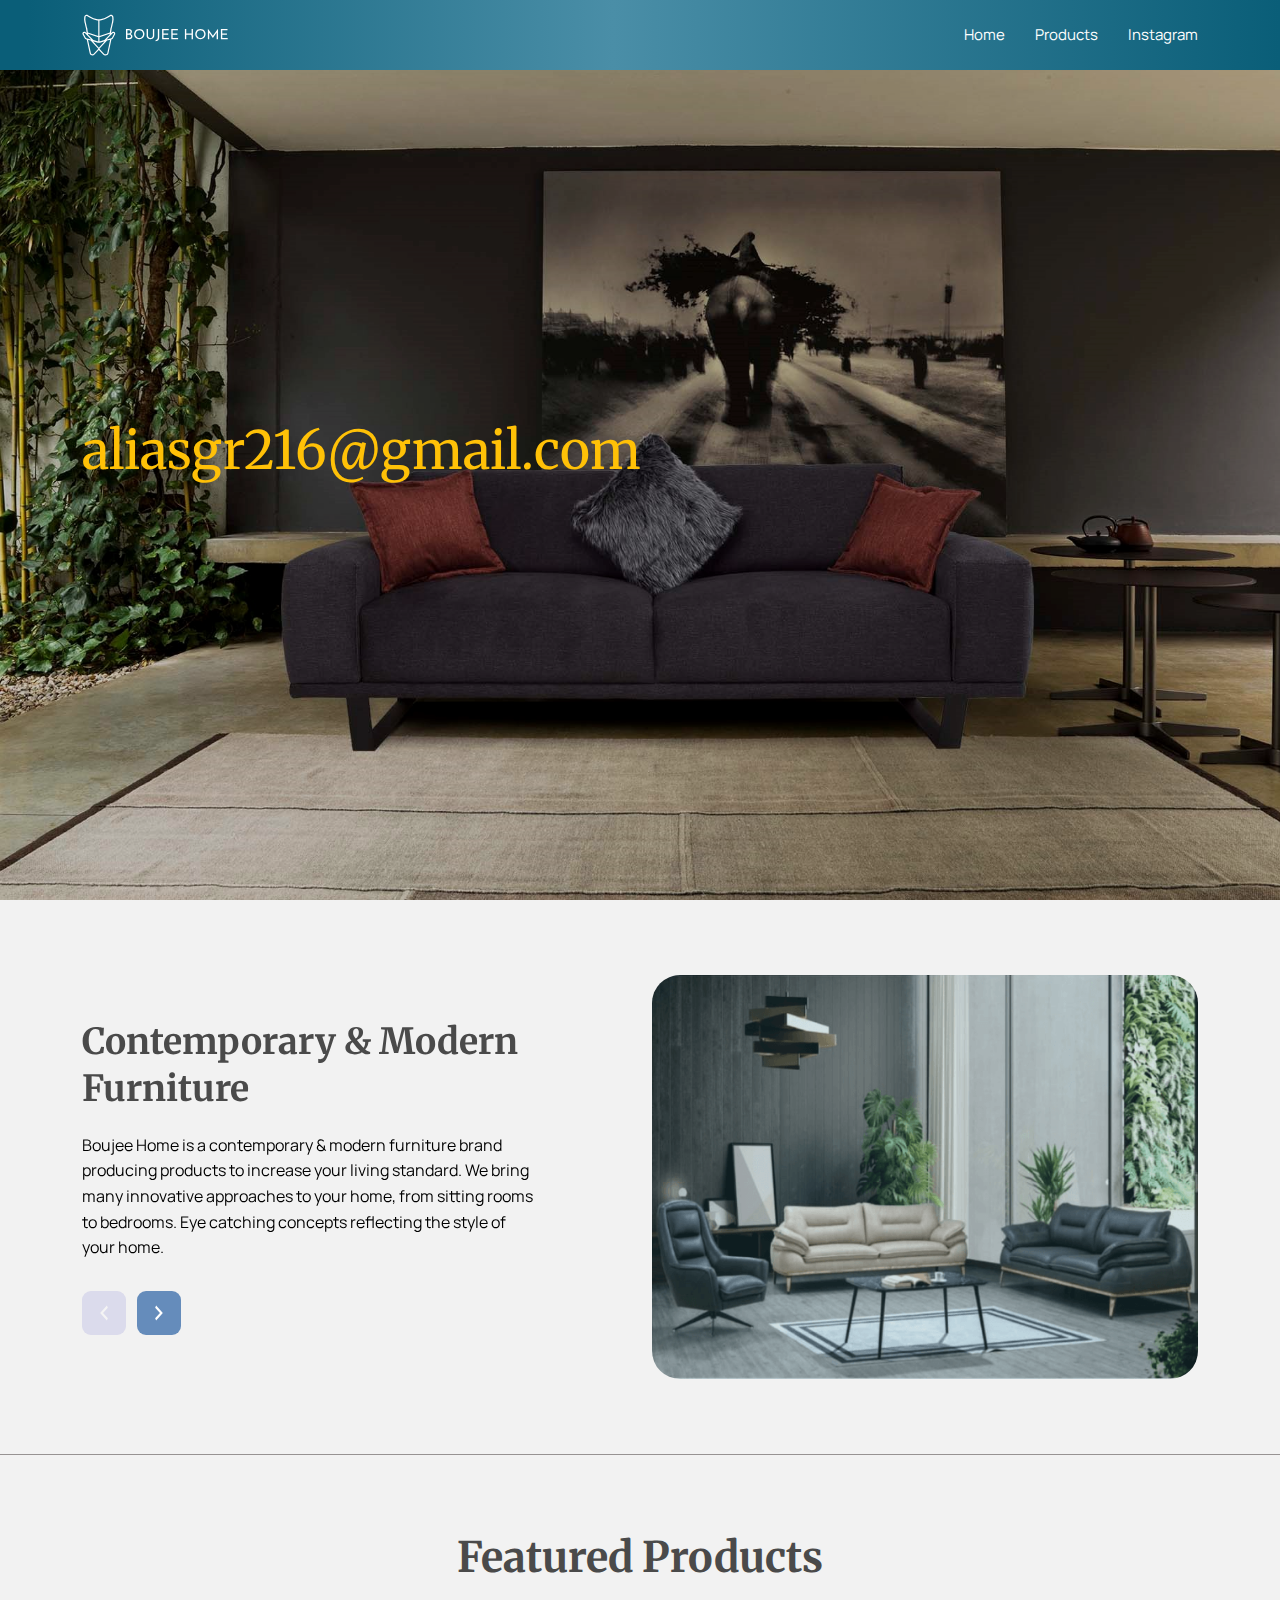
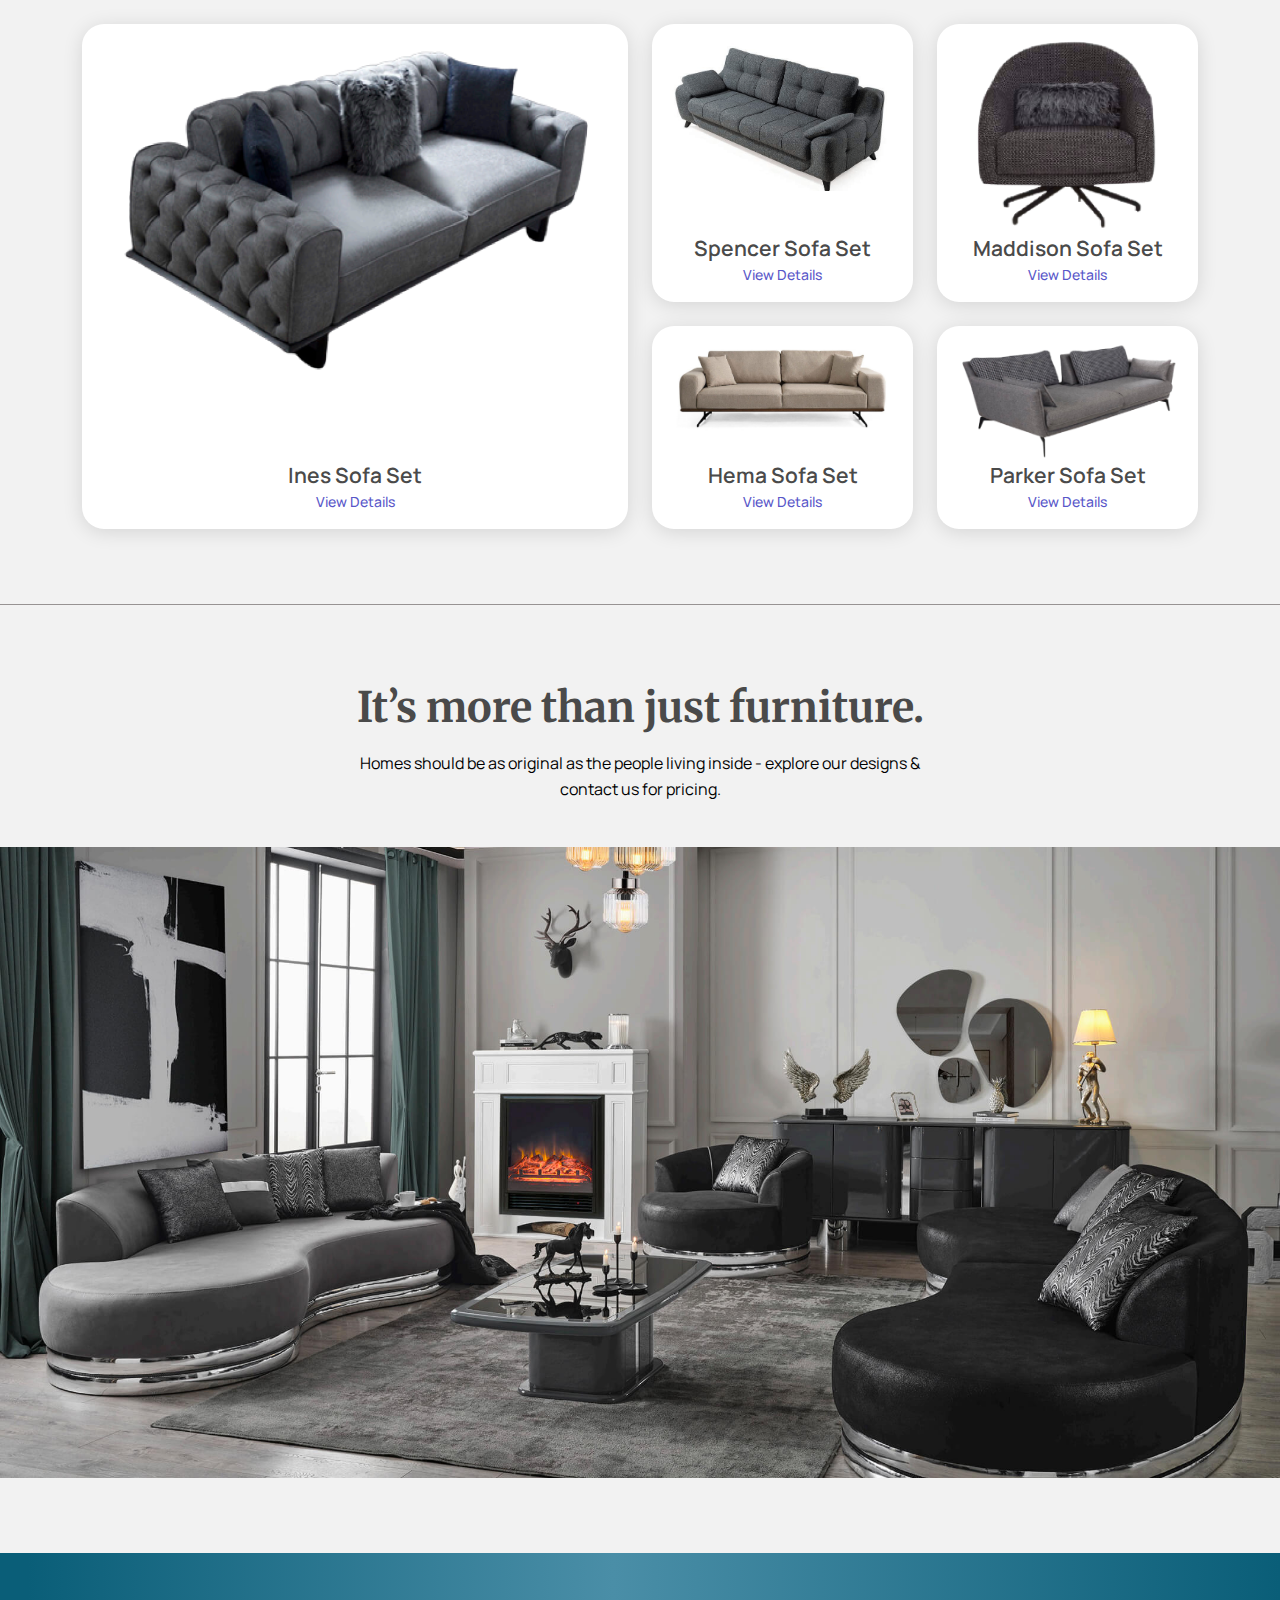
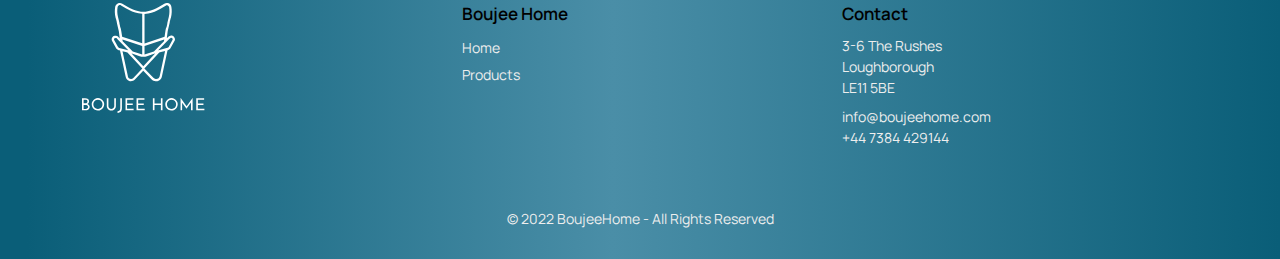
==== commit 16cd011b: "done" ====
--- a/index.html
+++ b/index.html
@@ -76,9 +76,9 @@
   <section class="hero-area">
     <div class="container">
       <div class="hero-inner">
-        <h1> Special <br class="d-none d-md-block">
-          Collection <br>
-          Furniture Design </h1>
+        <h1 class="text-warning">
+        <a href="mailto:aliasgr216@gmail.com"> aliasgr216@gmail.com </a>
+        </h1>
       </div><!-- /.herro-inner -->
     </div><!-- /.container -->
   </section><!-- /.hero-area -->
@@ -116,7 +116,7 @@
           </div><!-- /.swiper-slide -->
 
           <div class="swiper-slide">
-            <div class="row justify-content-between">
+            <div class="row align-items-center justify-content-between">
               <div class="col-lg-5">
                 <div class="abt-text">
                   <h2> Contemporary & Modern Furniture </h2>
@@ -142,7 +142,7 @@
           </div><!-- /.swiper-slide -->
 
           <div class="swiper-slide">
-            <div class="row justify-content-between">
+            <div class="row align-items-center justify-content-between">
               <div class="col-lg-5">
                 <div class="abt-text">
                   <h2> Contemporary & Modern Furniture </h2>
@@ -260,19 +260,6 @@
   </section><!-- /.cta-sec -->
   <!-- ======= cta-sec-end ======= -->
 
-  <!-- ======= insta-feed ======= -->
-  <section class="insta-feed" id="insta">
-    <div class="container">
-      <div class="sec-t">
-        <h2> Instagram </h2>
-      </div><!-- /.sec-t -->
-
-      <script src="https://apps.elfsight.com/p/platform.js" defer></script>
-      <div class="elfsight-app-981a3e5a-85f9-4bd0-81f9-40f888ef77fc"></div>
-
-    </div><!-- /.container -->
-  </section><!-- /.insta-feed -->
-  <!-- ======= insta-feed-end ======= -->
 
 
 
@@ -283,8 +270,6 @@
         <div class="col-lg-4">
           <img src="assets/img/logo/logo-footer.svg" class="logo-footer" alt="">
         </div><!-- /.col-lg-2 -->
-
-
 
         <div class="col-lg-4">
           <div class="footer-widget">
@@ -304,9 +289,9 @@
           <div class="footer-widget">
             <h5> Contact </h5>
             <p>
-              1-3 The Rushes <br>
+              3-6 The Rushes <br>
               Loughborough <br>
-              LE11 5BG
+              LE11 5BE
             </p>
 
             <p class="mt-2">
@@ -314,17 +299,12 @@
             </p>
             <p>
               <a href="tel:+447384429144">
-                +44 7384429144
+                +44 7384 429144
               </a>
             </p>
 
           </div><!-- /.footer-widget -->
         </div><!-- /.col-lg-3 -->
-
-
-
-
-
 
 
       </div><!-- /.row -->
@@ -525,23 +505,23 @@
 
                     <tr>
                       <td> 3 Seater </td>
-                      <td>225cm</td>
-                      <td>97cm</td>
-                      <td>78cm</td>
-                    </tr>
-
-                    <tr>
-                      <td> 2 Seater Sofa </td>
-                      <td>190cm</td>
-                      <td>97cm</td>
-                      <td>78cm</td>
+                      <td>210cm</td>
+                      <td>95cm</td>
+                      <td> - </td>
+                    </tr>
+
+                    <tr>
+                      <td> 3 Seater </td>
+                      <td>210cm</td>
+                      <td>95cm</td>
+                      <td>-</td>
                     </tr>
 
                     <tr>
                       <td> 1 Seater </td>
                       <td>80cm</td>
-                      <td>70cm</td>
                       <td>100cm</td>
+                      <td> - </td>
                     </tr>
 
                   </tbody>
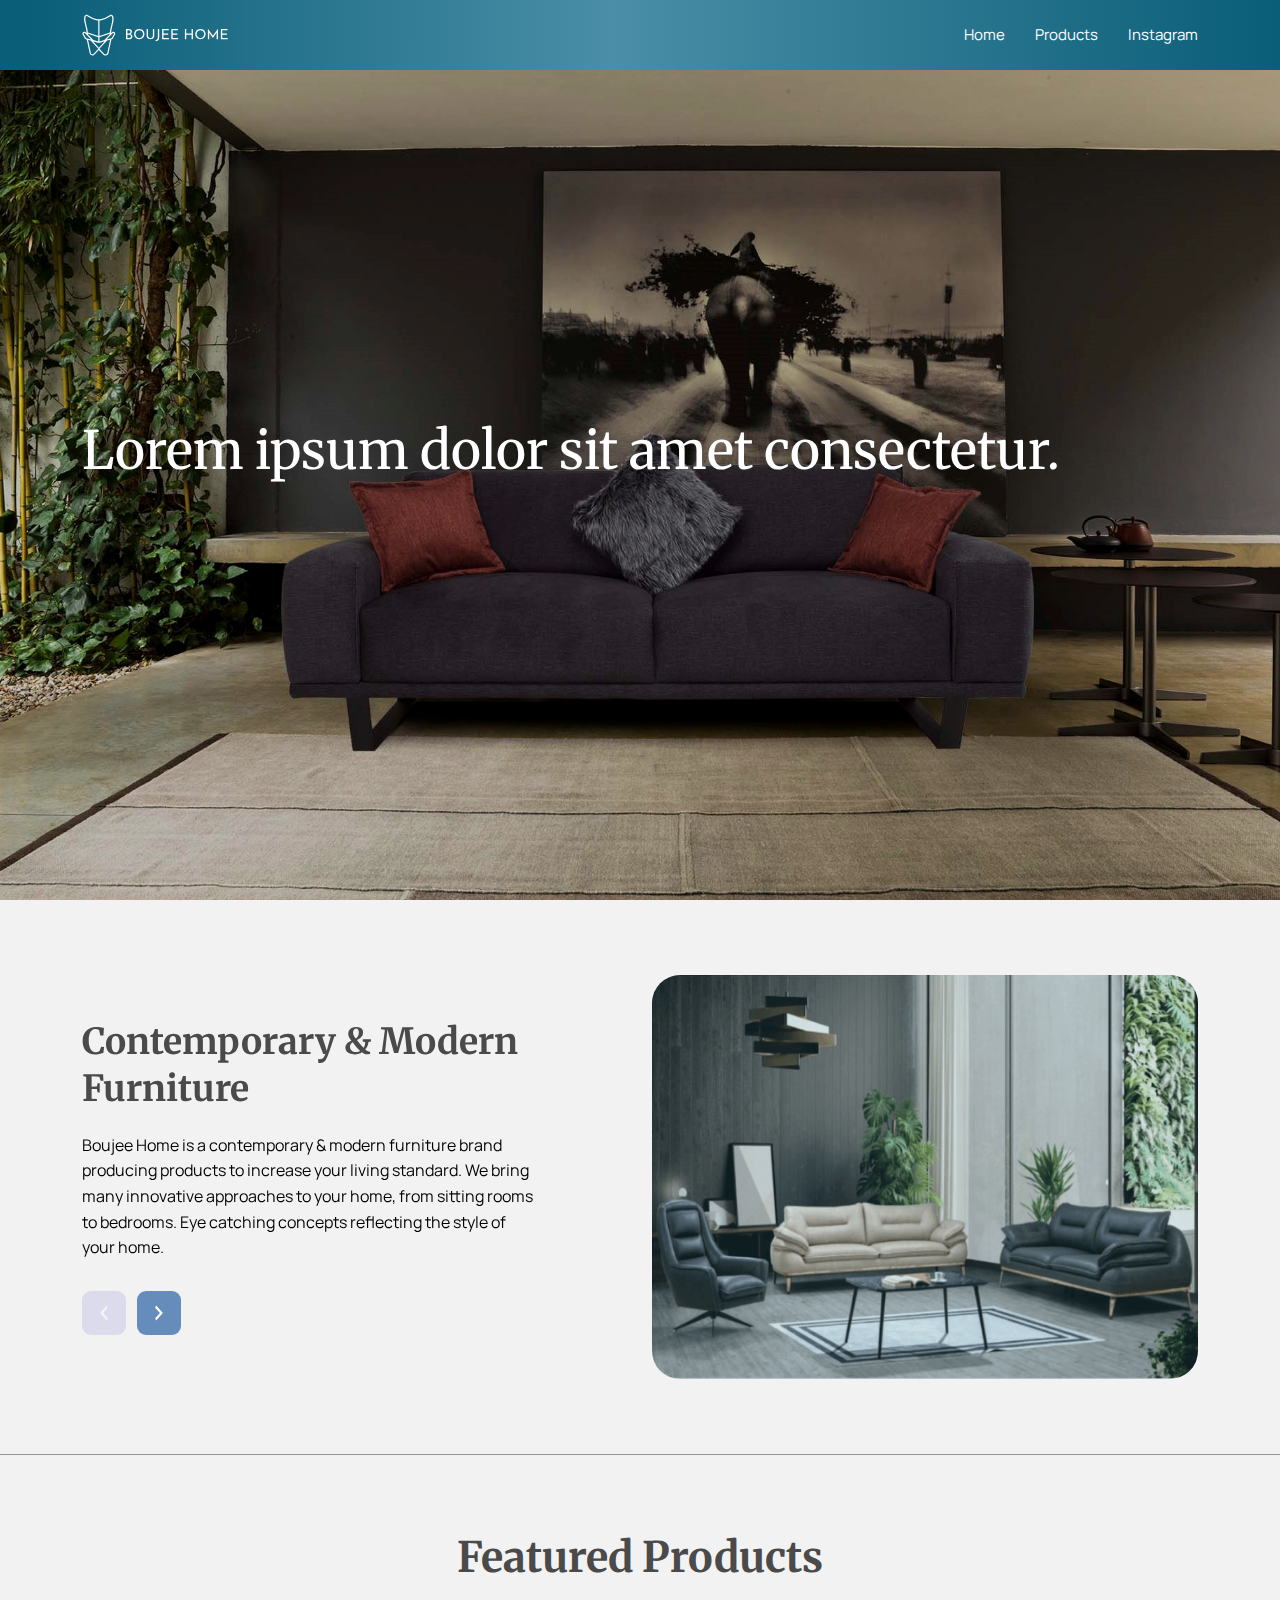
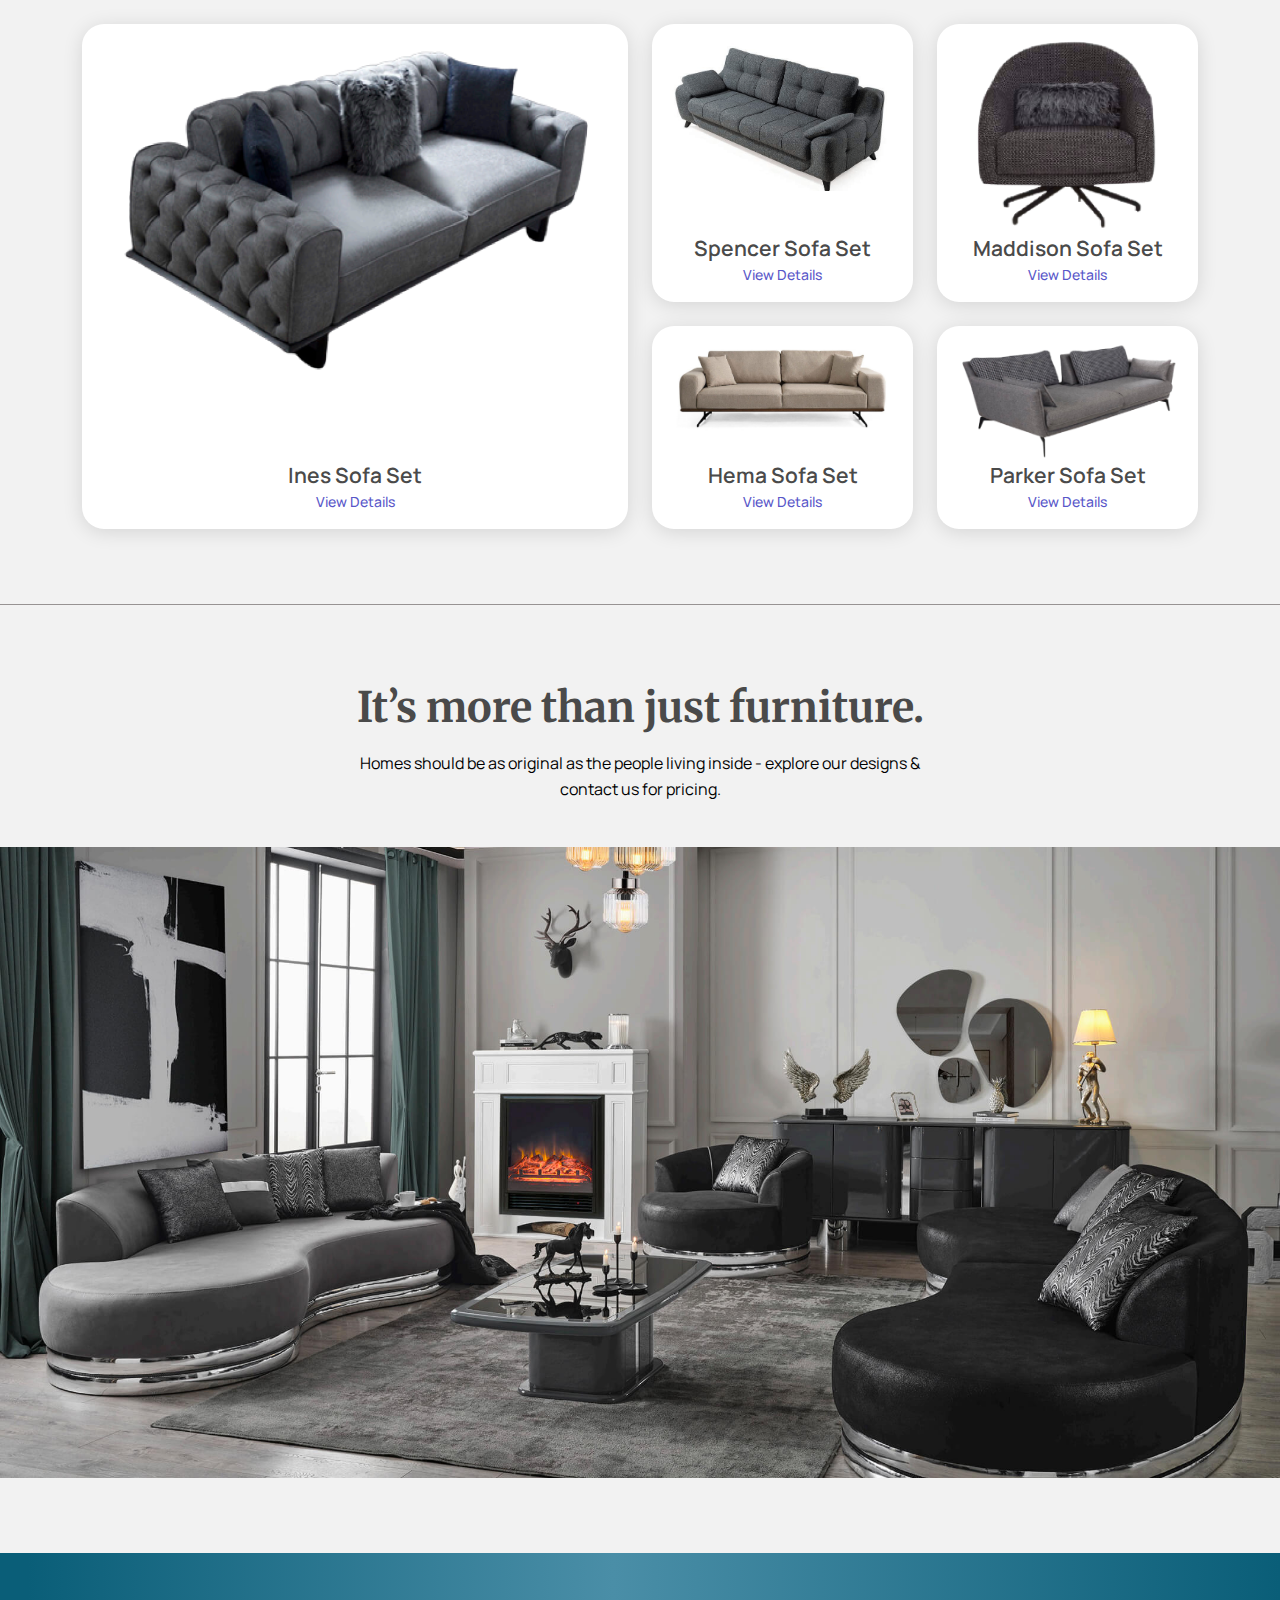
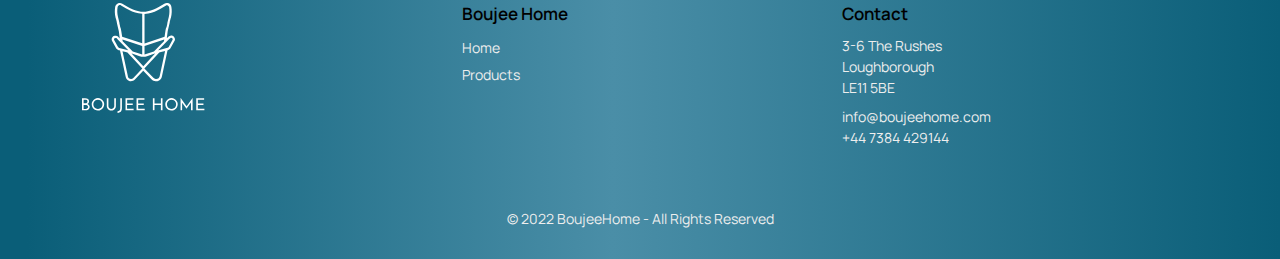
==== commit 482242a8: "done" ====
--- a/index.html
+++ b/index.html
@@ -76,9 +76,9 @@
   <section class="hero-area">
     <div class="container">
       <div class="hero-inner">
-        <h1 class="text-warning">
-        <a href="mailto:aliasgr216@gmail.com"> aliasgr216@gmail.com </a>
-        </h1>
+       <h1>
+        Lorem ipsum dolor sit amet consectetur.
+       </h1>
       </div><!-- /.herro-inner -->
     </div><!-- /.container -->
   </section><!-- /.hero-area -->
